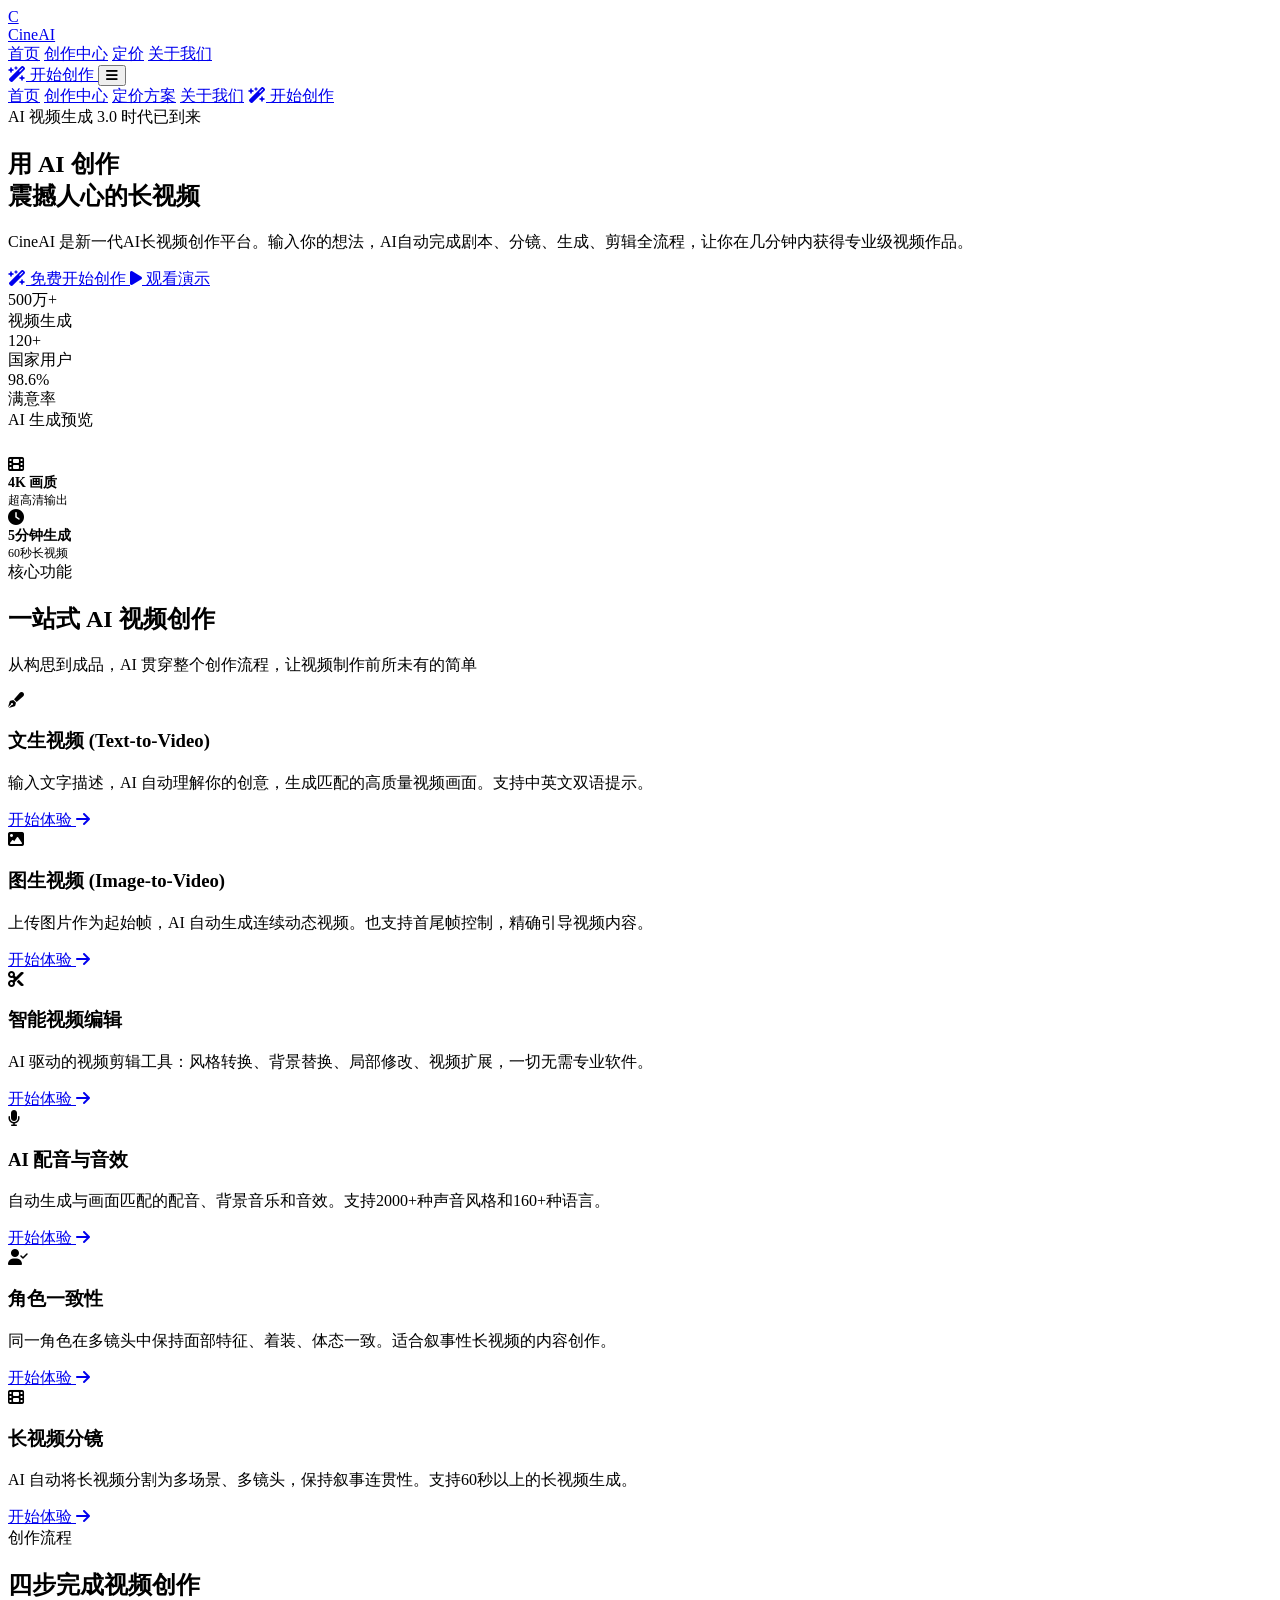
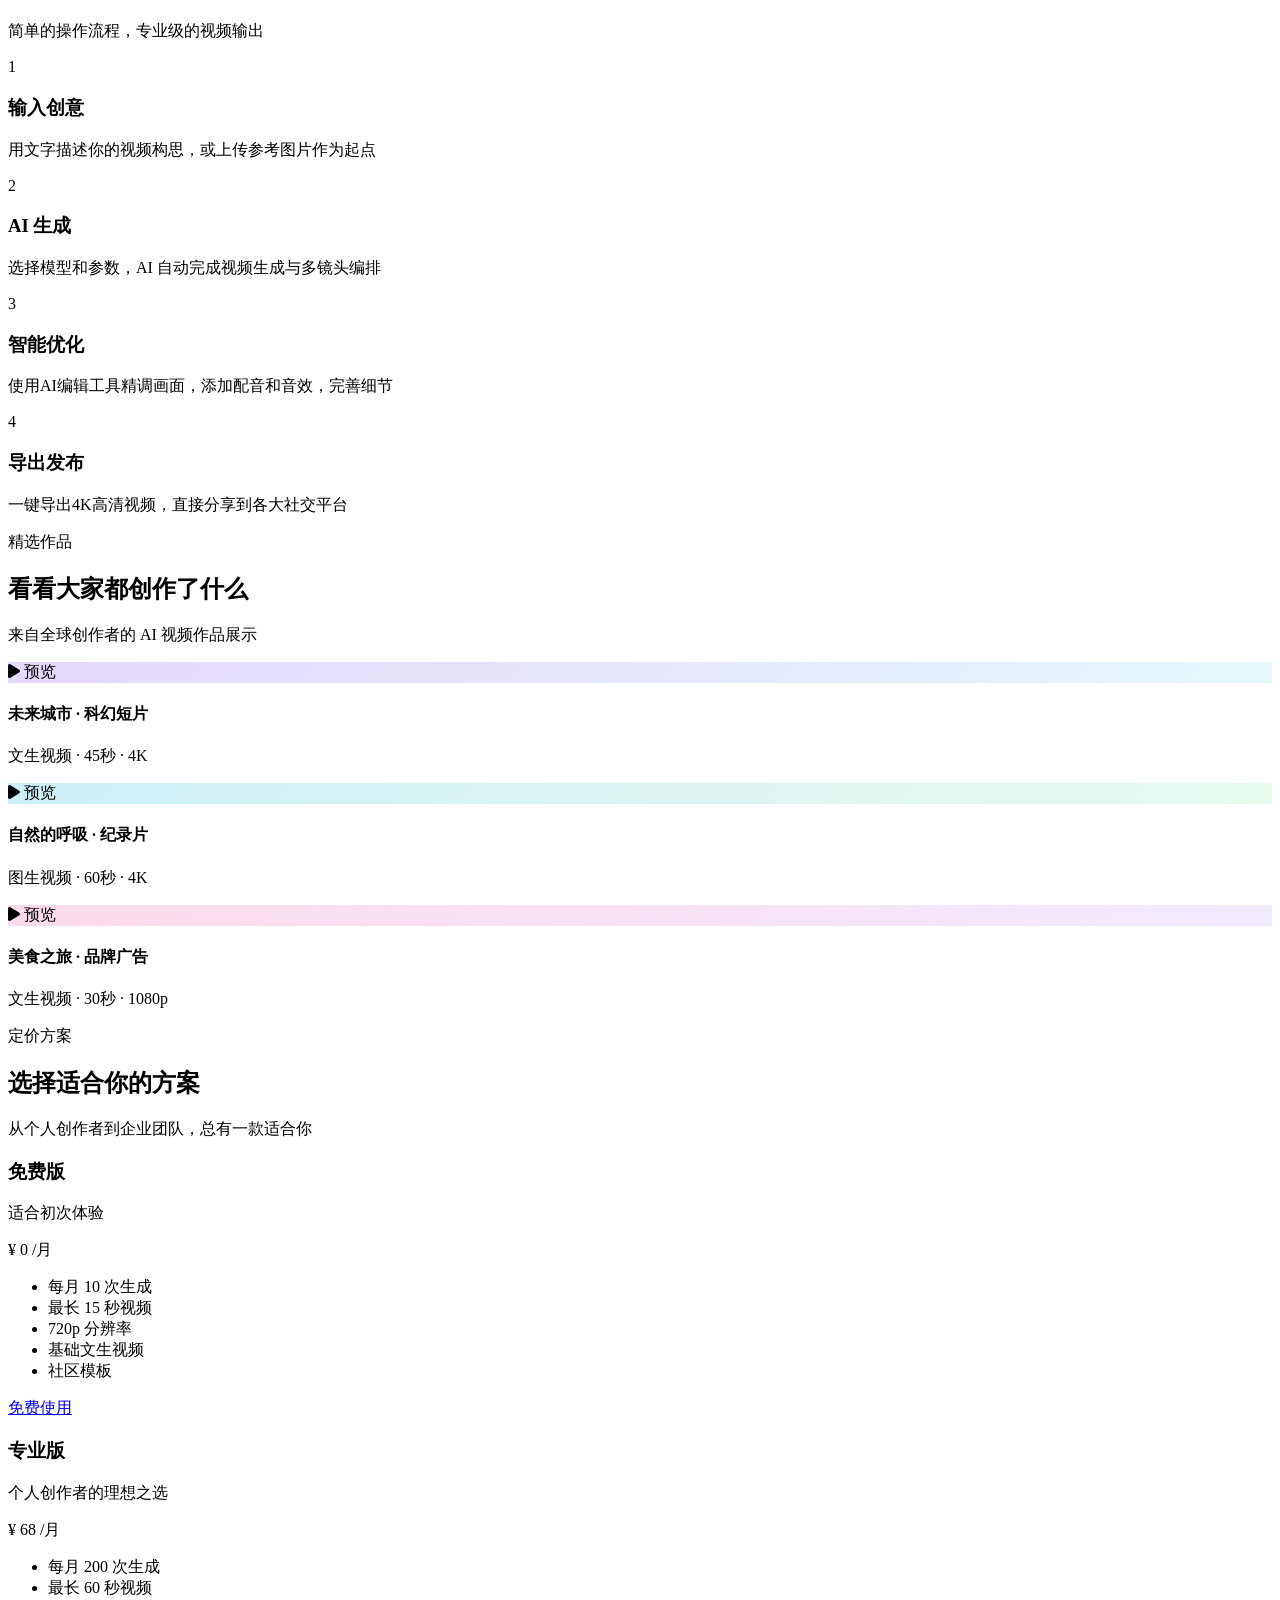
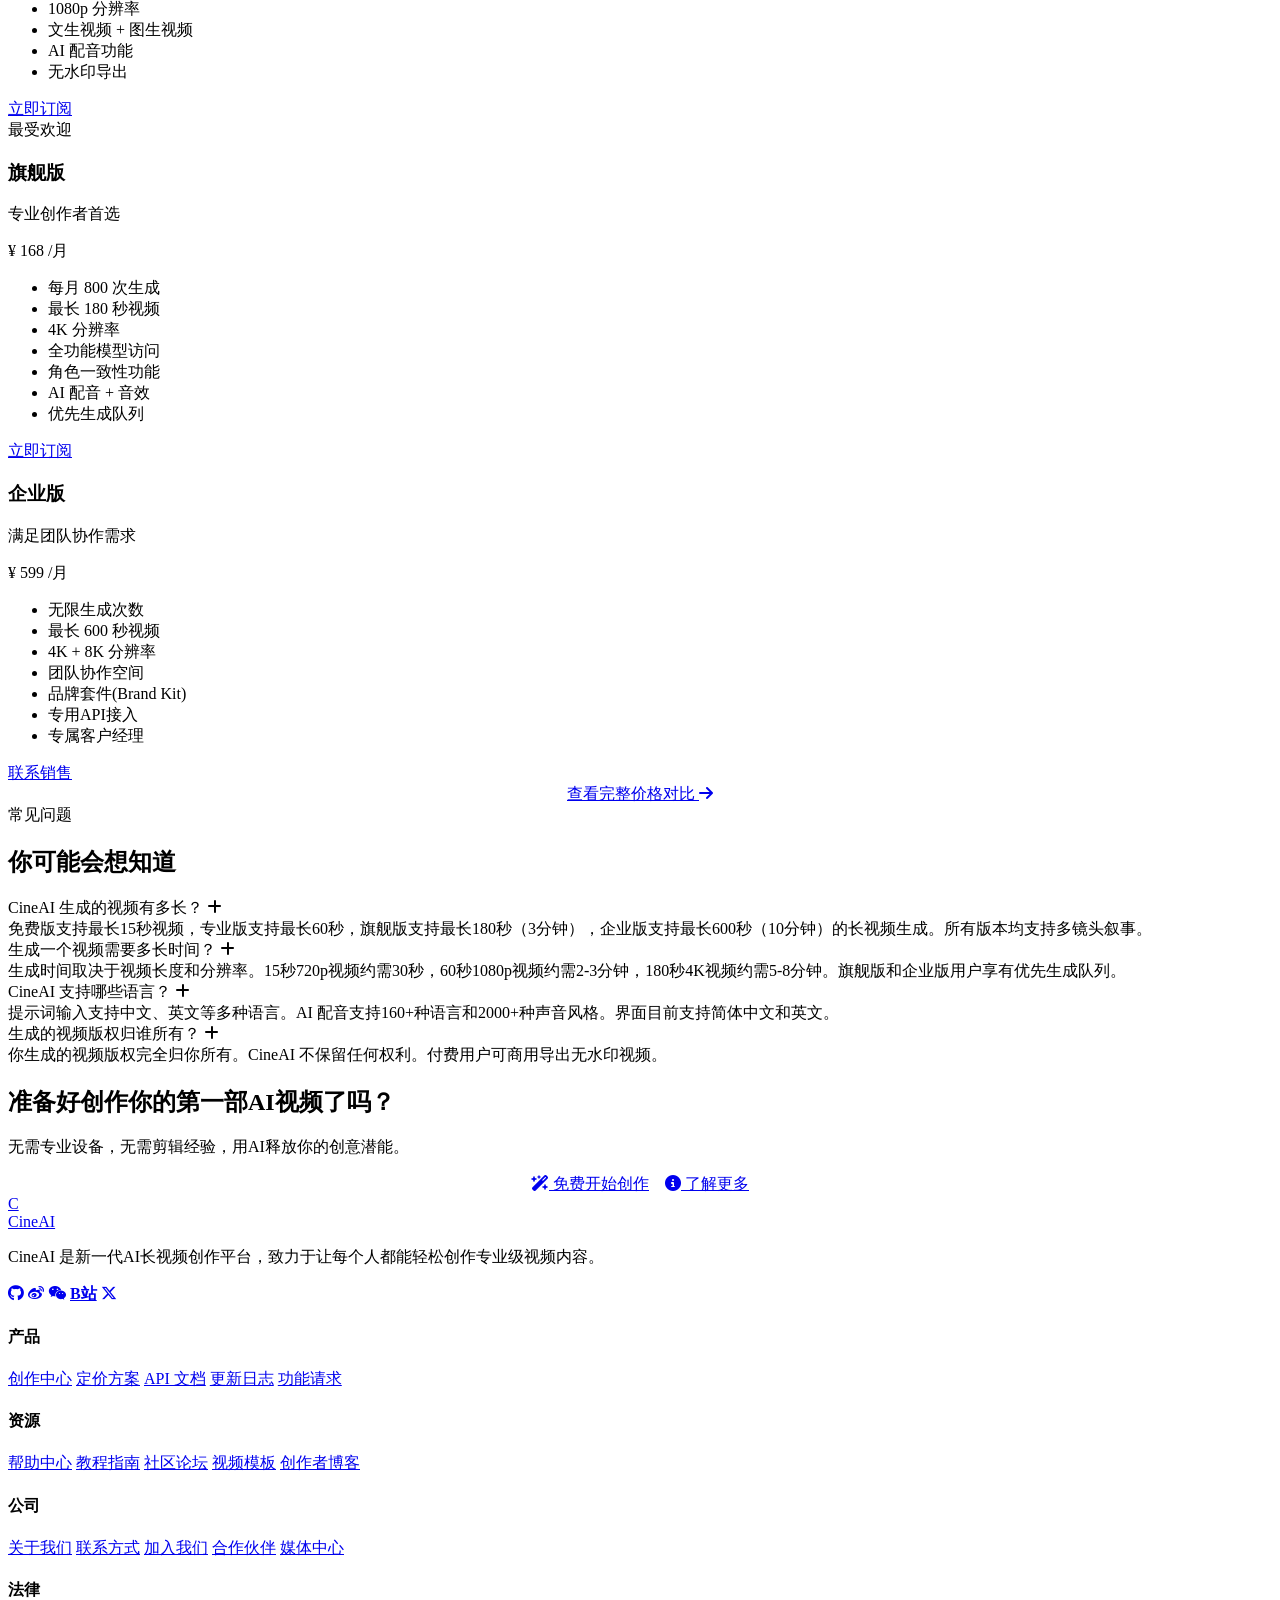
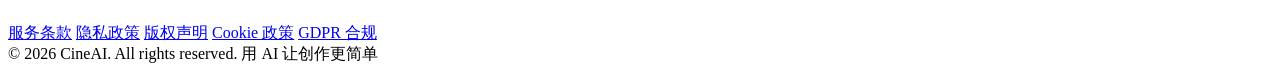
==== index.html @ d7768939 "Initial commit" ====
<!DOCTYPE html>
<html lang="zh-CN">
<head>
  <meta charset="UTF-8">
  <meta name="viewport" content="width=device-width, initial-scale=1.0">
  <title>CineAI - AI长视频创作平台 | 智能生成高质量视频</title>
  <meta name="description" content="CineAI 是新一代AI长视频创作平台，支持文本到视频、图像到视频、智能编辑等功能，让每个人都能轻松创作专业级长视频内容。">
  <meta name="keywords" content="AI视频生成, 长视频, AI创作, 文生视频, 图生视频, AI视频编辑">
  
  <!-- Open Graph -->
  <meta property="og:title" content="CineAI - AI长视频创作平台">
  <meta property="og:description" content="用AI智能生成高质量长视频内容，一分钟创作专业级影片">
  <meta property="og:type" content="website">
  <meta property="og:image" content="https://cineai.ai/og-image.png">
  <meta property="og:url" content="https://cineai.ai">
  
  <!-- Fonts & Icons -->
  <link rel="preconnect" href="https://fonts.googleapis.com">
  <link rel="preconnect" href="https://fonts.gstatic.com" crossorigin>
  <link href="https://fonts.googleapis.com/css2?family=Inter:wght@400;500;600;700;800;900&display=swap" rel="stylesheet">
  <link rel="stylesheet" href="https://cdnjs.cloudflare.com/ajax/libs/font-awesome/6.5.1/css/all.min.css">
  
  <!-- Styles -->
  <link rel="stylesheet" href="css/style.css">
  <link rel="icon" type="image/svg+xml" href="data:image/svg+xml,%3Csvg xmlns='http://www.w3.org/2000/svg' viewBox='0 0 32 32'%3E%3Crect width='32' height='32' rx='6' fill='%237C3AED'/%3E%3Ctext x='16' y='23' text-anchor='middle' fill='white' font-size='22' font-weight='bold' font-family='sans-serif'%3EC%3C/text%3E%3C/svg%3E">
</head>
<body>
  <!-- Navigation -->
  <nav class="nav">
    <div class="nav-inner">
      <a href="index.html" class="nav-logo">
        <div class="nav-logo-icon">C</div>
        CineAI
      </a>
      
      <div class="nav-links">
        <a href="index.html" class="active">首页</a>
        <a href="create.html">创作中心</a>
        <a href="pricing.html">定价</a>
        <a href="about.html">关于我们</a>
      </div>
      
      <div class="nav-actions">
        <a href="create.html" class="btn btn-primary btn-sm">
          <i class="fas fa-wand-magic-sparkles"></i> 开始创作
        </a>
        <button class="mobile-menu-btn" aria-label="打开菜单">
          <i class="fas fa-bars"></i>
        </button>
      </div>
    </div>
  </nav>

  <!-- Mobile Menu -->
  <div class="mobile-menu">
    <a href="index.html" class="active">首页</a>
    <a href="create.html">创作中心</a>
    <a href="pricing.html">定价方案</a>
    <a href="about.html">关于我们</a>
    <a href="create.html" class="btn btn-primary" style="margin-top:16px;text-align:center;border-bottom:none;">
      <i class="fas fa-wand-magic-sparkles"></i> 开始创作
    </a>
  </div>

  <!-- Hero Section -->
  <section class="hero">
    <div class="hero-bg-effects">
      <div class="hero-glow hero-glow-1"></div>
      <div class="hero-glow hero-glow-2"></div>
      <div class="hero-glow hero-glow-3"></div>
      <div class="hero-grid-bg"></div>
    </div>
    
    <div class="container">
      <div class="hero-content">
        <div class="hero-text">
          <div class="badge">
            <span class="badge-dot"></span>
            AI 视频生成 3.0 时代已到来
          </div>
          
          <h1 class="hero-title">
            用 <span class="highlight">AI</span> 创作<br>震撼人心的长视频
          </h1>
          
          <p class="hero-desc">
            CineAI 是新一代AI长视频创作平台。输入你的想法，AI自动完成剧本、分镜、生成、剪辑全流程，让你在几分钟内获得专业级视频作品。
          </p>
          
          <div class="hero-actions">
            <a href="create.html" class="btn btn-primary btn-lg">
              <i class="fas fa-wand-magic-sparkles"></i> 免费开始创作
            </a>
            <a href="#features" class="btn btn-secondary btn-lg">
              <i class="fas fa-play"></i> 观看演示
            </a>
          </div>
          
          <div class="hero-stats">
            <div>
              <div class="hero-stat-value">500万+</div>
              <div class="hero-stat-label">视频生成</div>
            </div>
            <div>
              <div class="hero-stat-value">120+</div>
              <div class="hero-stat-label">国家用户</div>
            </div>
            <div>
              <div class="hero-stat-value">98.6%</div>
              <div class="hero-stat-label">满意率</div>
            </div>
          </div>
        </div>
        
        <div class="hero-visual">
          <div class="hero-video-mock">
            <div class="mock-video-bar">
              <span class="mock-video-dot"></span>
              <span class="mock-video-dot"></span>
              <span class="mock-video-dot"></span>
            </div>
            <div class="mock-video-content">
              <div class="mock-frame">
                <div class="mock-frame-inner">
                  <span class="mock-frame-label">AI 生成预览</span>
                </div>
              </div>
              <div class="play-btn">
                <i class="fas fa-play" style="font-size:24px;color:white;margin-left:3px;"></i>
              </div>
            </div>
          </div>
          
          <div class="hero-floating-badge floating-badge-1 fade-in fade-in-delay-3">
            <div class="floating-badge-icon">
              <i class="fas fa-film"></i>
            </div>
            <div>
              <div style="font-weight:600;font-size:14px;">4K 画质</div>
              <div style="font-size:12px;color:var(--text-tertiary);">超高清输出</div>
            </div>
          </div>
          
          <div class="hero-floating-badge floating-badge-2 fade-in fade-in-delay-4">
            <div class="floating-badge-icon">
              <i class="fas fa-clock"></i>
            </div>
            <div>
              <div style="font-weight:600;font-size:14px;">5分钟生成</div>
              <div style="font-size:12px;color:var(--text-tertiary);">60秒长视频</div>
            </div>
          </div>
        </div>
      </div>
    </div>
  </section>

  <!-- Features Section -->
  <section class="section" id="features">
    <div class="container">
      <div class="section-header animate-on-scroll">
        <span class="section-tag">核心功能</span>
        <h2 class="section-title">一站式 AI 视频创作</h2>
        <p class="section-subtitle">从构思到成品，AI 贯穿整个创作流程，让视频制作前所未有的简单</p>
      </div>
      
      <div class="features-grid">
        <div class="feature-card animate-on-scroll fade-in-delay-1">
          <div class="feature-icon purple">
            <i class="fas fa-pen-fancy"></i>
          </div>
          <h3 class="feature-title">文生视频 (Text-to-Video)</h3>
          <p class="feature-desc">输入文字描述，AI 自动理解你的创意，生成匹配的高质量视频画面。支持中英文双语提示。</p>
          <a href="create.html" class="feature-link">
            开始体验 <i class="fas fa-arrow-right"></i>
          </a>
        </div>
        
        <div class="feature-card animate-on-scroll fade-in-delay-2">
          <div class="feature-icon cyan">
            <i class="fas fa-image"></i>
          </div>
          <h3 class="feature-title">图生视频 (Image-to-Video)</h3>
          <p class="feature-desc">上传图片作为起始帧，AI 自动生成连续动态视频。也支持首尾帧控制，精确引导视频内容。</p>
          <a href="create.html" class="feature-link">
            开始体验 <i class="fas fa-arrow-right"></i>
          </a>
        </div>
        
        <div class="feature-card animate-on-scroll fade-in-delay-3">
          <div class="feature-icon green">
            <i class="fas fa-scissors"></i>
          </div>
          <h3 class="feature-title">智能视频编辑</h3>
          <p class="feature-desc">AI 驱动的视频剪辑工具：风格转换、背景替换、局部修改、视频扩展，一切无需专业软件。</p>
          <a href="create.html" class="feature-link">
            开始体验 <i class="fas fa-arrow-right"></i>
          </a>
        </div>
        
        <div class="feature-card animate-on-scroll fade-in-delay-1">
          <div class="feature-icon orange">
            <i class="fas fa-microphone"></i>
          </div>
          <h3 class="feature-title">AI 配音与音效</h3>
          <p class="feature-desc">自动生成与画面匹配的配音、背景音乐和音效。支持2000+种声音风格和160+种语言。</p>
          <a href="create.html" class="feature-link">
            开始体验 <i class="fas fa-arrow-right"></i>
          </a>
        </div>
        
        <div class="feature-card animate-on-scroll fade-in-delay-2">
          <div class="feature-icon pink">
            <i class="fas fa-user-check"></i>
          </div>
          <h3 class="feature-title">角色一致性</h3>
          <p class="feature-desc">同一角色在多镜头中保持面部特征、着装、体态一致。适合叙事性长视频的内容创作。</p>
          <a href="create.html" class="feature-link">
            开始体验 <i class="fas fa-arrow-right"></i>
          </a>
        </div>
        
        <div class="feature-card animate-on-scroll fade-in-delay-3">
          <div class="feature-icon blue">
            <i class="fas fa-film"></i>
          </div>
          <h3 class="feature-title">长视频分镜</h3>
          <p class="feature-desc">AI 自动将长视频分割为多场景、多镜头，保持叙事连贯性。支持60秒以上的长视频生成。</p>
          <a href="create.html" class="feature-link">
            开始体验 <i class="fas fa-arrow-right"></i>
          </a>
        </div>
      </div>
    </div>
  </section>

  <!-- Process / Workflow Section -->
  <section class="section" style="background:var(--bg-secondary);">
    <div class="container">
      <div class="section-header animate-on-scroll">
        <span class="section-tag">创作流程</span>
        <h2 class="section-title">四步完成视频创作</h2>
        <p class="section-subtitle">简单的操作流程，专业级的视频输出</p>
      </div>
      
      <div class="process-steps">
        <div class="process-step animate-on-scroll">
          <div class="process-step-number">1</div>
          <h3 class="process-step-title">输入创意</h3>
          <p class="process-step-desc">用文字描述你的视频构思，或上传参考图片作为起点</p>
        </div>
        
        <div class="process-step animate-on-scroll fade-in-delay-1">
          <div class="process-step-number">2</div>
          <h3 class="process-step-title">AI 生成</h3>
          <p class="process-step-desc">选择模型和参数，AI 自动完成视频生成与多镜头编排</p>
        </div>
        
        <div class="process-step animate-on-scroll fade-in-delay-2">
          <div class="process-step-number">3</div>
          <h3 class="process-step-title">智能优化</h3>
          <p class="process-step-desc">使用AI编辑工具精调画面，添加配音和音效，完善细节</p>
        </div>
        
        <div class="process-step animate-on-scroll fade-in-delay-3">
          <div class="process-step-number">4</div>
          <h3 class="process-step-title">导出发布</h3>
          <p class="process-step-desc">一键导出4K高清视频，直接分享到各大社交平台</p>
        </div>
      </div>
    </div>
  </section>

  <!-- Showcase Section -->
  <section class="section">
    <div class="container">
      <div class="section-header animate-on-scroll">
        <span class="section-tag">精选作品</span>
        <h2 class="section-title">看看大家都创作了什么</h2>
        <p class="section-subtitle">来自全球创作者的 AI 视频作品展示</p>
      </div>
      
      <div class="showcase-grid">
        <div class="showcase-item animate-on-scroll fade-in-delay-1">
          <div class="showcase-thumb" style="background:linear-gradient(135deg,rgba(124,58,237,0.2),rgba(6,182,212,0.1));">
            <div class="showcase-thumb-bg" style="background:radial-gradient(circle at 30% 40%,rgba(124,58,237,0.15),transparent 60%);"></div>
            <span class="showcase-thumb-label">
              <i class="fas fa-play"></i> 预览
            </span>
          </div>
          <div class="showcase-info">
            <h4>未来城市 · 科幻短片</h4>
            <p>文生视频 · 45秒 · 4K</p>
          </div>
        </div>
        
        <div class="showcase-item animate-on-scroll fade-in-delay-2">
          <div class="showcase-thumb" style="background:linear-gradient(135deg,rgba(6,182,212,0.2),rgba(34,197,94,0.1));">
            <div class="showcase-thumb-bg" style="background:radial-gradient(circle at 60% 30%,rgba(6,182,212,0.15),transparent 60%);"></div>
            <span class="showcase-thumb-label">
              <i class="fas fa-play"></i> 预览
            </span>
          </div>
          <div class="showcase-info">
            <h4>自然的呼吸 · 纪录片</h4>
            <p>图生视频 · 60秒 · 4K</p>
          </div>
        </div>
        
        <div class="showcase-item animate-on-scroll fade-in-delay-3">
          <div class="showcase-thumb" style="background:linear-gradient(135deg,rgba(236,72,153,0.2),rgba(124,58,237,0.1));">
            <div class="showcase-thumb-bg" style="background:radial-gradient(circle at 50% 50%,rgba(236,72,153,0.15),transparent 60%);"></div>
            <span class="showcase-thumb-label">
              <i class="fas fa-play"></i> 预览
            </span>
          </div>
          <div class="showcase-info">
            <h4>美食之旅 · 品牌广告</h4>
            <p>文生视频 · 30秒 · 1080p</p>
          </div>
        </div>
      </div>
    </div>
  </section>

  <!-- Pricing Preview Section -->
  <section class="section" style="background:var(--bg-secondary);">
    <div class="container">
      <div class="section-header animate-on-scroll">
        <span class="section-tag">定价方案</span>
        <h2 class="section-title">选择适合你的方案</h2>
        <p class="section-subtitle">从个人创作者到企业团队，总有一款适合你</p>
      </div>
      
      <div class="pricing-grid">
        <div class="pricing-card animate-on-scroll">
          <h3 class="pricing-name">免费版</h3>
          <p class="pricing-desc">适合初次体验</p>
          <div class="pricing-price">
            <span class="pricing-currency">¥</span>
            <span class="pricing-amount">0</span>
            <span class="pricing-period">/月</span>
          </div>
          <ul class="pricing-features">
            <li>每月 10 次生成</li>
            <li>最长 15 秒视频</li>
            <li>720p 分辨率</li>
            <li>基础文生视频</li>
            <li>社区模板</li>
          </ul>
          <a href="create.html" class="btn btn-ghost">免费使用</a>
        </div>
        
        <div class="pricing-card animate-on-scroll fade-in-delay-1">
          <h3 class="pricing-name">专业版</h3>
          <p class="pricing-desc">个人创作者的理想之选</p>
          <div class="pricing-price">
            <span class="pricing-currency">¥</span>
            <span class="pricing-amount">68</span>
            <span class="pricing-period">/月</span>
          </div>
          <ul class="pricing-features">
            <li>每月 200 次生成</li>
            <li>最长 60 秒视频</li>
            <li>1080p 分辨率</li>
            <li>文生视频 + 图生视频</li>
            <li>AI 配音功能</li>
            <li>无水印导出</li>
          </ul>
          <a href="create.html" class="btn btn-secondary">立即订阅</a>
        </div>
        
        <div class="pricing-card featured animate-on-scroll fade-in-delay-2">
          <span class="pricing-badge">最受欢迎</span>
          <h3 class="pricing-name">旗舰版</h3>
          <p class="pricing-desc">专业创作者首选</p>
          <div class="pricing-price">
            <span class="pricing-currency">¥</span>
            <span class="pricing-amount">168</span>
            <span class="pricing-period">/月</span>
          </div>
          <ul class="pricing-features">
            <li>每月 800 次生成</li>
            <li>最长 180 秒视频</li>
            <li>4K 分辨率</li>
            <li>全功能模型访问</li>
            <li>角色一致性功能</li>
            <li>AI 配音 + 音效</li>
            <li>优先生成队列</li>
          </ul>
          <a href="create.html" class="btn btn-primary">立即订阅</a>
        </div>
        
        <div class="pricing-card animate-on-scroll fade-in-delay-3">
          <h3 class="pricing-name">企业版</h3>
          <p class="pricing-desc">满足团队协作需求</p>
          <div class="pricing-price">
            <span class="pricing-currency">¥</span>
            <span class="pricing-amount">599</span>
            <span class="pricing-period">/月</span>
          </div>
          <ul class="pricing-features">
            <li>无限生成次数</li>
            <li>最长 600 秒视频</li>
            <li>4K + 8K 分辨率</li>
            <li>团队协作空间</li>
            <li>品牌套件(Brand Kit)</li>
            <li>专用API接入</li>
            <li>专属客户经理</li>
          </ul>
          <a href="about.html" class="btn btn-secondary">联系销售</a>
        </div>
      </div>
      
      <div style="text-align:center;margin-top:var(--space-xl);">
        <a href="pricing.html" class="btn btn-ghost" style="text-decoration:underline;">
          查看完整价格对比 <i class="fas fa-arrow-right"></i>
        </a>
      </div>
    </div>
  </section>

  <!-- FAQ Section -->
  <section class="section">
    <div class="container">
      <div class="section-header animate-on-scroll">
        <span class="section-tag">常见问题</span>
        <h2 class="section-title">你可能会想知道</h2>
      </div>
      
      <div class="faq-list">
        <div class="faq-item animate-on-scroll">
          <div class="faq-question">
            CineAI 生成的视频有多长？
            <span class="faq-toggle"><i class="fas fa-plus"></i></span>
          </div>
          <div class="faq-answer">
            免费版支持最长15秒视频，专业版支持最长60秒，旗舰版支持最长180秒（3分钟），企业版支持最长600秒（10分钟）的长视频生成。所有版本均支持多镜头叙事。
          </div>
        </div>
        
        <div class="faq-item animate-on-scroll fade-in-delay-1">
          <div class="faq-question">
            生成一个视频需要多长时间？
            <span class="faq-toggle"><i class="fas fa-plus"></i></span>
          </div>
          <div class="faq-answer">
            生成时间取决于视频长度和分辨率。15秒720p视频约需30秒，60秒1080p视频约需2-3分钟，180秒4K视频约需5-8分钟。旗舰版和企业版用户享有优先生成队列。
          </div>
        </div>
        
        <div class="faq-item animate-on-scroll fade-in-delay-2">
          <div class="faq-question">
            CineAI 支持哪些语言？
            <span class="faq-toggle"><i class="fas fa-plus"></i></span>
          </div>
          <div class="faq-answer">
            提示词输入支持中文、英文等多种语言。AI 配音支持160+种语言和2000+种声音风格。界面目前支持简体中文和英文。
          </div>
        </div>
        
        <div class="faq-item animate-on-scroll fade-in-delay-3">
          <div class="faq-question">
            生成的视频版权归谁所有？
            <span class="faq-toggle"><i class="fas fa-plus"></i></span>
          </div>
          <div class="faq-answer">
            你生成的视频版权完全归你所有。CineAI 不保留任何权利。付费用户可商用导出无水印视频。
          </div>
        </div>
      </div>
    </div>
  </section>

  <!-- CTA Section -->
  <section class="section">
    <div class="container">
      <div class="cta-box animate-on-scroll">
        <h2 class="cta-title">准备好创作你的第一部AI视频了吗？</h2>
        <p class="cta-desc">无需专业设备，无需剪辑经验，用AI释放你的创意潜能。</p>
        <div style="display:flex;gap:16px;justify-content:center;flex-wrap:wrap;">
          <a href="create.html" class="btn btn-primary btn-lg">
            <i class="fas fa-wand-magic-sparkles"></i> 免费开始创作
          </a>
          <a href="about.html" class="btn btn-secondary btn-lg">
            <i class="fas fa-info-circle"></i> 了解更多
          </a>
        </div>
      </div>
    </div>
  </section>

  <!-- Footer -->
  <footer class="footer">
    <div class="container">
      <div class="footer-grid">
        <div class="footer-col">
          <a href="index.html" class="nav-logo" style="font-size:var(--font-size-xl);">
            <div class="nav-logo-icon">C</div>
            CineAI
          </a>
          <p class="footer-brand-desc">
            CineAI 是新一代AI长视频创作平台，致力于让每个人都能轻松创作专业级视频内容。
          </p>
          <div class="footer-social">
            <a href="#" aria-label="GitHub"><i class="fab fa-github"></i></a>
            <a href="#" aria-label="微博"><i class="fab fa-weibo"></i></a>
            <a href="#" aria-label="微信"><i class="fab fa-weixin"></i></a>
            <a href="#" aria-label="B站"><span style="font-size:16px;font-weight:700;">B站</span></a>
            <a href="#" aria-label="Twitter/X"><i class="fab fa-x-twitter"></i></a>
          </div>
        </div>
        
        <div class="footer-col">
          <h4 class="footer-col-title">产品</h4>
          <a href="create.html">创作中心</a>
          <a href="pricing.html">定价方案</a>
          <a href="#">API 文档</a>
          <a href="#">更新日志</a>
          <a href="#">功能请求</a>
        </div>
        
        <div class="footer-col">
          <h4 class="footer-col-title">资源</h4>
          <a href="#">帮助中心</a>
          <a href="#">教程指南</a>
          <a href="#">社区论坛</a>
          <a href="#">视频模板</a>
          <a href="#">创作者博客</a>
        </div>
        
        <div class="footer-col">
          <h4 class="footer-col-title">公司</h4>
          <a href="about.html">关于我们</a>
          <a href="about.html">联系方式</a>
          <a href="#">加入我们</a>
          <a href="#">合作伙伴</a>
          <a href="#">媒体中心</a>
        </div>
        
        <div class="footer-col">
          <h4 class="footer-col-title">法律</h4>
          <a href="#">服务条款</a>
          <a href="#">隐私政策</a>
          <a href="#">版权声明</a>
          <a href="#">Cookie 政策</a>
          <a href="#">GDPR 合规</a>
        </div>
      </div>
      
      <div class="footer-bottom">
        <span>&copy; 2026 CineAI. All rights reserved.</span>
        <span>用 AI 让创作更简单</span>
      </div>
    </div>
  </footer>

  <script src="js/main.js"></script>
</body>
</html>
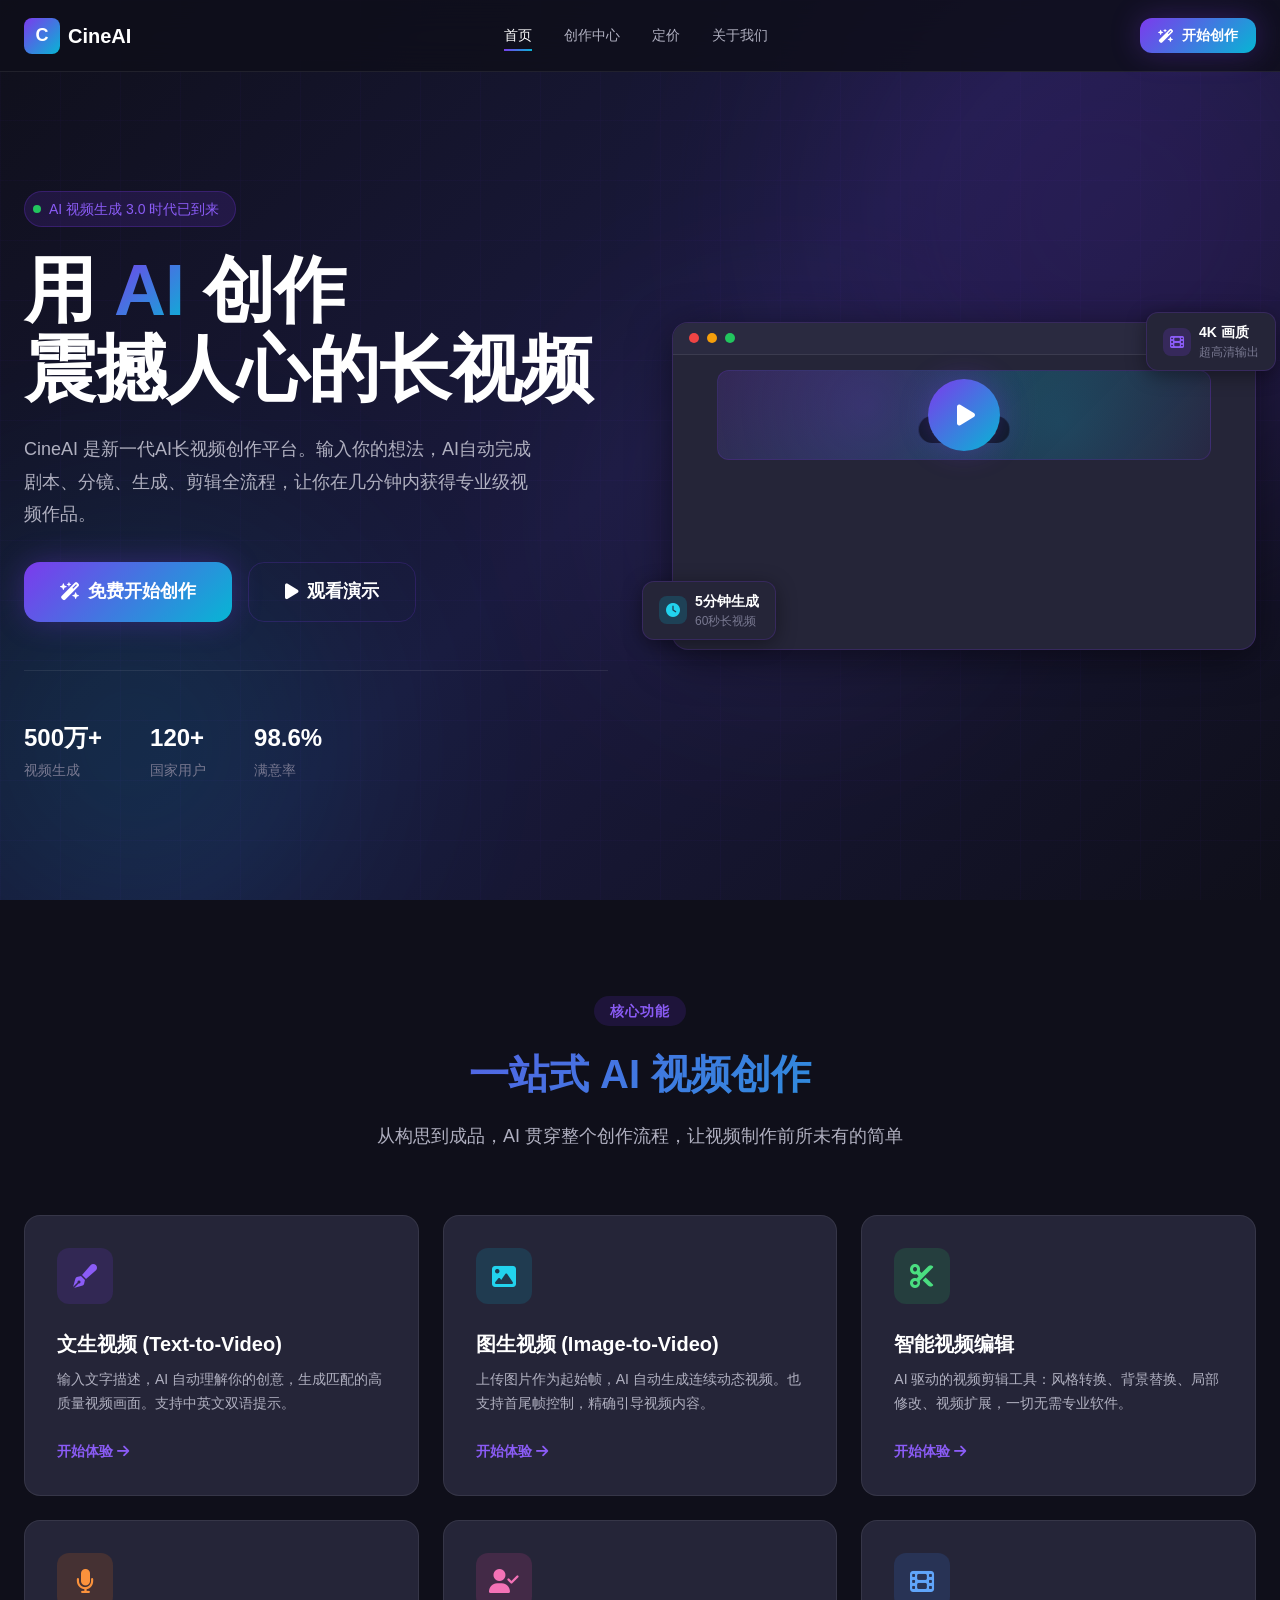
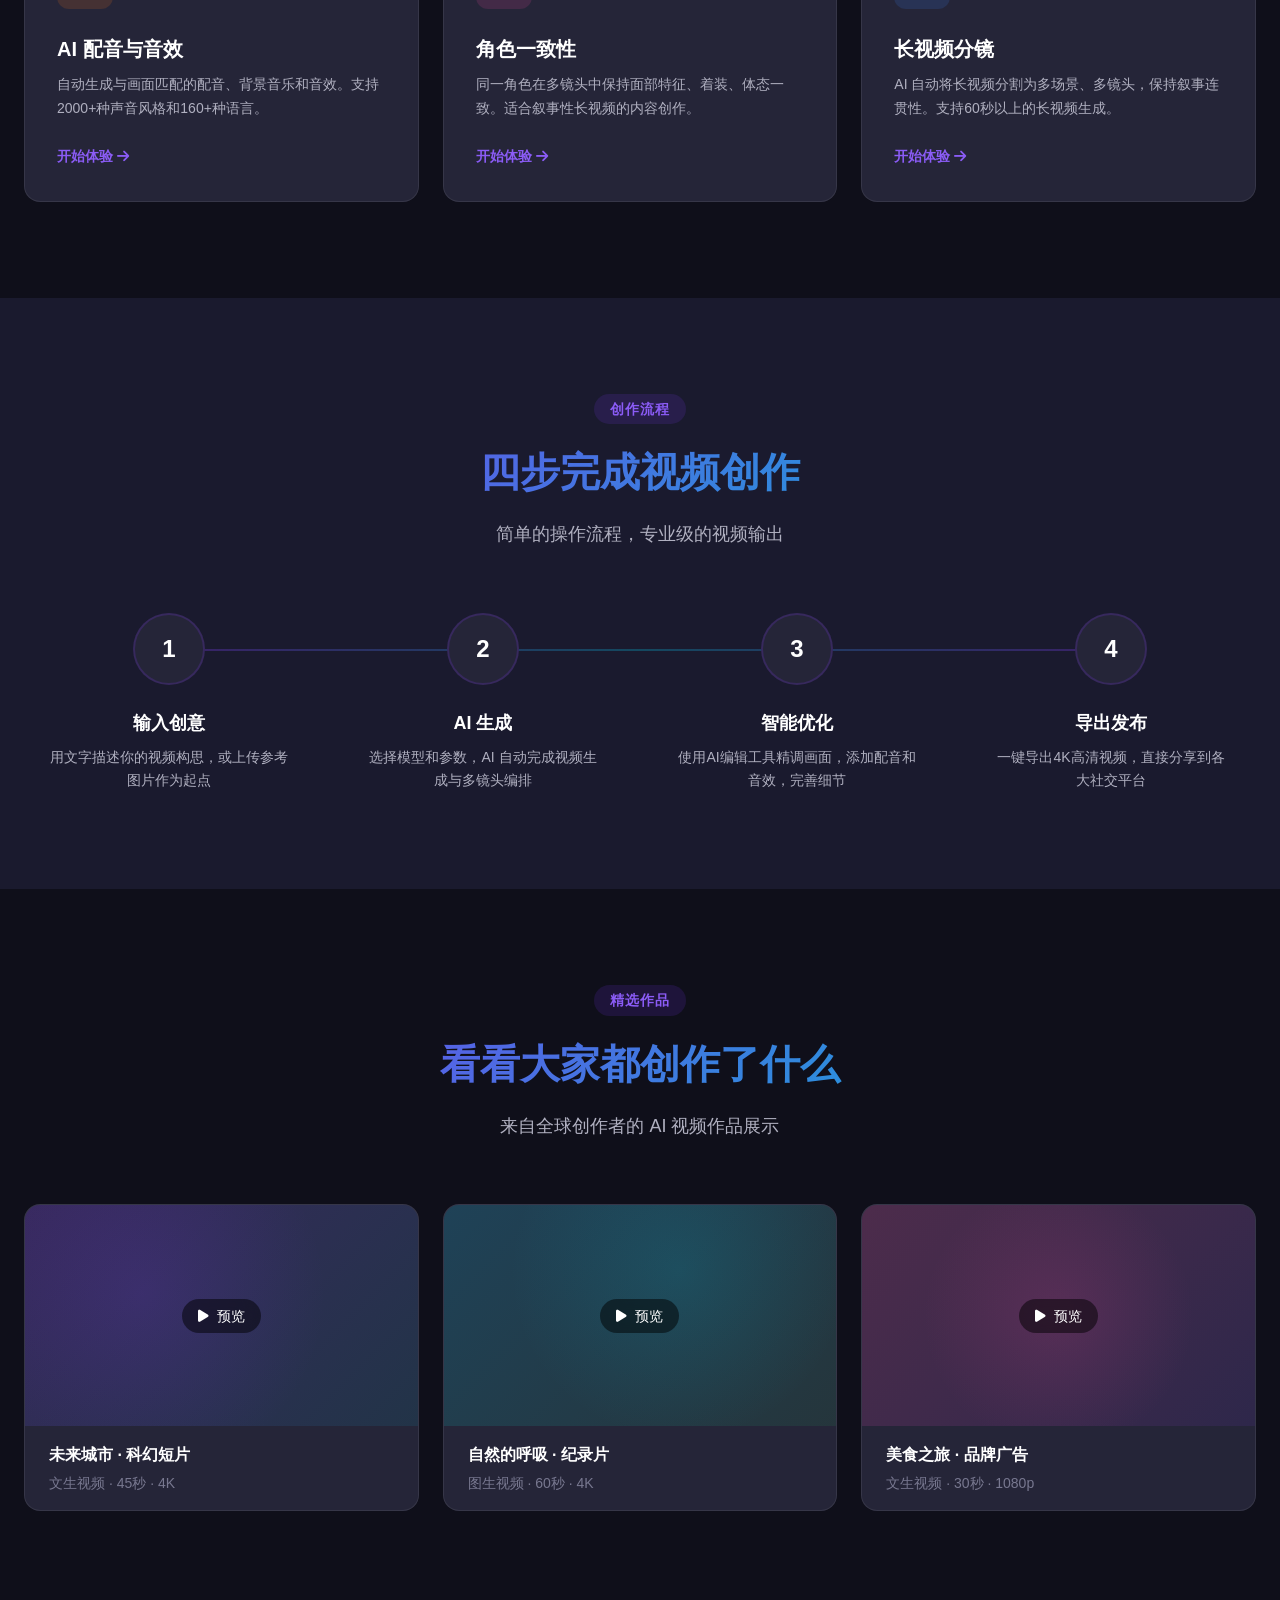
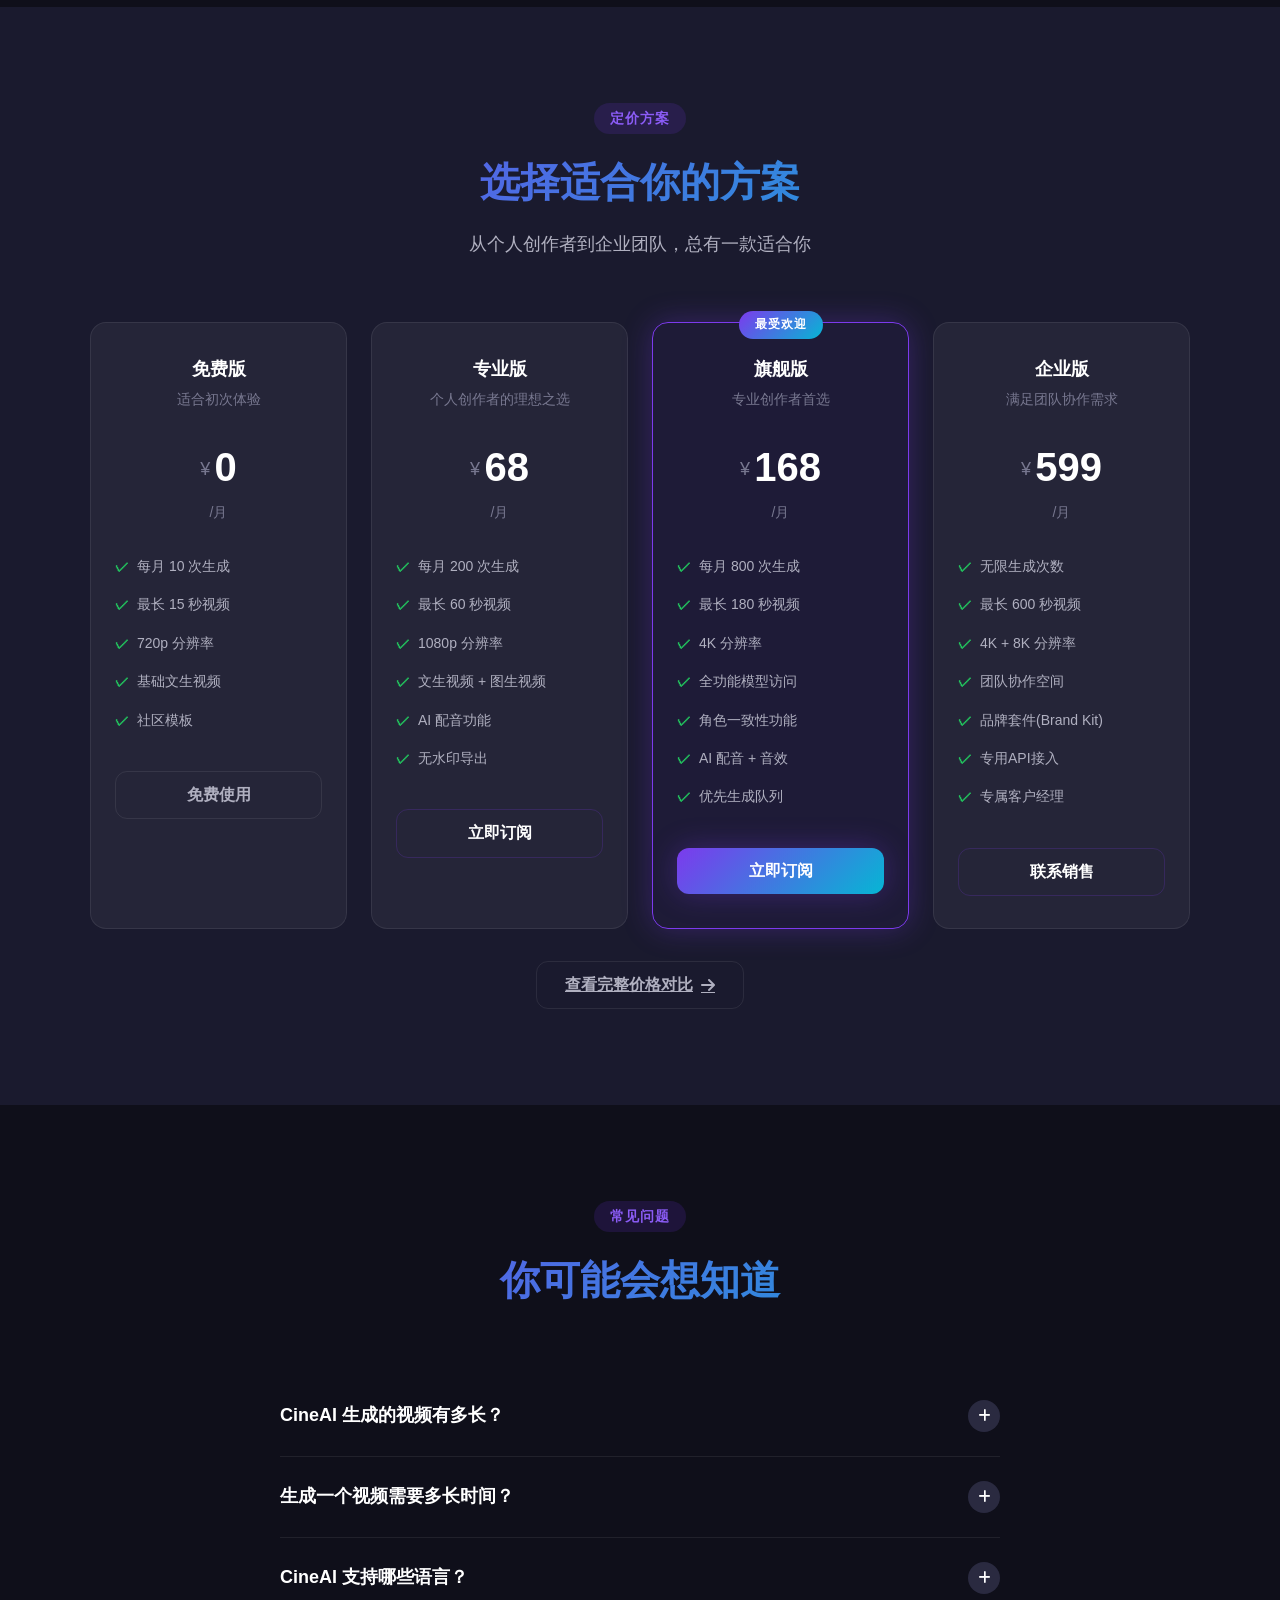
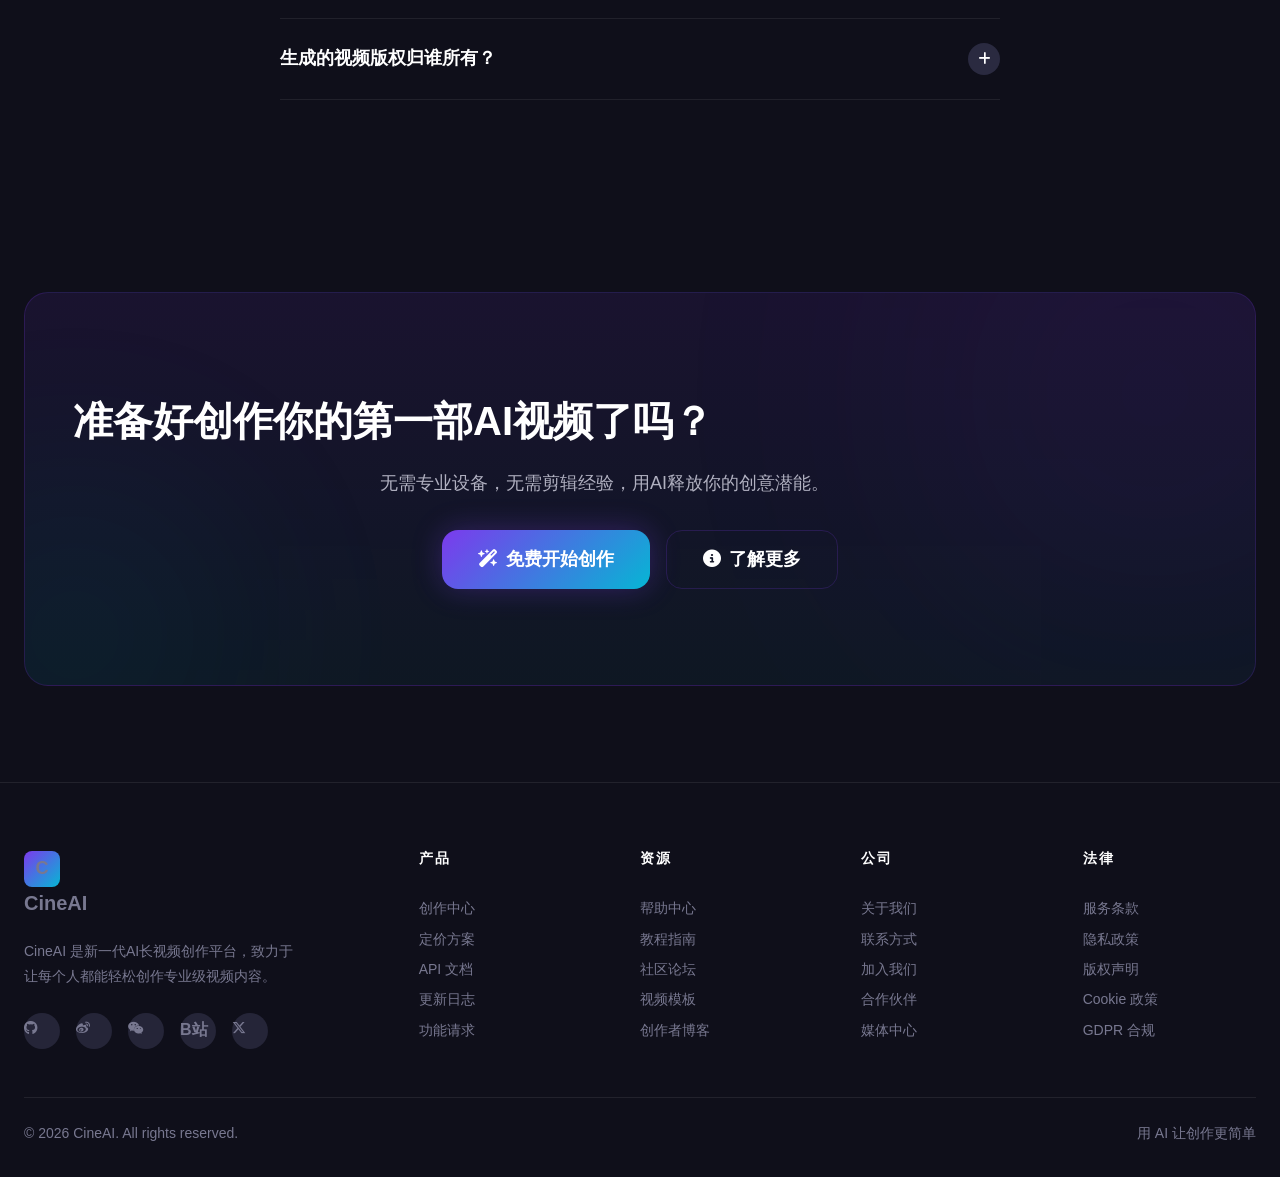
==== commit efc53e7d: "Security fix: sanitize XSS, add CSP" ====
--- a/index.html
+++ b/index.html
@@ -22,6 +22,7 @@
   
   <!-- Styles -->
   <link rel="stylesheet" href="css/style.css">
+  <meta http-equiv="Content-Security-Policy" content="default-src 'self'; script-src 'self' 'unsafe-inline' https://cdnjs.cloudflare.com; style-src 'self' 'unsafe-inline' https://fonts.googleapis.com https://cdnjs.cloudflare.com; font-src 'self' https://fonts.gstatic.com https://cdnjs.cloudflare.com; img-src 'self' data: https:; connect-src 'self' https://api.github.com https://api.vercel.com;">
   <link rel="icon" type="image/svg+xml" href="data:image/svg+xml,%3Csvg xmlns='http://www.w3.org/2000/svg' viewBox='0 0 32 32'%3E%3Crect width='32' height='32' rx='6' fill='%237C3AED'/%3E%3Ctext x='16' y='23' text-anchor='middle' fill='white' font-size='22' font-weight='bold' font-family='sans-serif'%3EC%3C/text%3E%3C/svg%3E">
 </head>
 <body>
--- a/css/style.css
+++ b/css/style.css
@@ -0,0 +1,1665 @@
+/* ============================================
+   CineAI - AI长视频创作平台
+   全局样式表
+   ============================================ */
+
+/* --- CSS Variables / Design Tokens --- */
+:root {
+  /* Primary Colors */
+  --color-primary: #7C3AED;
+  --color-primary-light: #8B5CF6;
+  --color-primary-dark: #6D28D9;
+  --color-primary-glow: rgba(124, 58, 237, 0.4);
+
+  /* Accent Colors */
+  --color-accent: #06B6D4;
+  --color-accent-light: #22D3EE;
+  --color-accent-dark: #0891B2;
+
+  /* Gradients */
+  --gradient-primary: linear-gradient(135deg, #7C3AED 0%, #06B6D4 100%);
+  --gradient-hero: linear-gradient(135deg, #0F0F1A 0%, #1A1A3E 50%, #0F0F1A 100%);
+  --gradient-card: linear-gradient(180deg, rgba(124,58,237,0.1) 0%, rgba(6,182,212,0.05) 100%);
+  
+  /* Background Colors */
+  --bg-primary: #0F0F1A;
+  --bg-secondary: #1A1A2E;
+  --bg-card: #252538;
+  --bg-card-hover: #2D2D45;
+  --bg-elevated: #2A2A40;
+  --bg-input: #1E1E32;
+
+  /* Text Colors */
+  --text-primary: #FFFFFF;
+  --text-secondary: #B0B0C0;
+  --text-tertiary: #787890;
+  --text-link: #8B5CF6;
+
+  /* Borders */
+  --border-color: rgba(124, 58, 237, 0.2);
+  --border-color-light: rgba(255, 255, 255, 0.08);
+  --border-radius-sm: 8px;
+  --border-radius-md: 12px;
+  --border-radius-lg: 16px;
+  --border-radius-xl: 24px;
+  --border-radius-full: 9999px;
+
+  /* Shadows */
+  --shadow-sm: 0 2px 8px rgba(0, 0, 0, 0.3);
+  --shadow-md: 0 4px 20px rgba(0, 0, 0, 0.4);
+  --shadow-lg: 0 8px 40px rgba(0, 0, 0, 0.5);
+  --shadow-glow: 0 0 30px rgba(124, 58, 237, 0.3);
+  --shadow-glow-accent: 0 0 30px rgba(6, 182, 212, 0.3);
+
+  /* Spacing */
+  --space-xs: 4px;
+  --space-sm: 8px;
+  --space-md: 16px;
+  --space-lg: 24px;
+  --space-xl: 32px;
+  --space-2xl: 48px;
+  --space-3xl: 64px;
+  --space-4xl: 96px;
+
+  /* Typography */
+  --font-family: 'Inter', -apple-system, BlinkMacSystemFont, 'Segoe UI', Roboto, sans-serif;
+  --font-mono: 'JetBrains Mono', 'Fira Code', 'Consolas', monospace;
+  --font-size-xs: 0.75rem;
+  --font-size-sm: 0.875rem;
+  --font-size-base: 1rem;
+  --font-size-lg: 1.125rem;
+  --font-size-xl: 1.25rem;
+  --font-size-2xl: 1.5rem;
+  --font-size-3xl: 2rem;
+  --font-size-4xl: 2.5rem;
+  --font-size-5xl: 3.5rem;
+  --font-size-6xl: 4.5rem;
+
+  /* Transitions */
+  --transition-fast: 150ms ease;
+  --transition-base: 250ms ease;
+  --transition-slow: 400ms ease;
+
+  /* Layout */
+  --max-width: 1280px;
+  --nav-height: 72px;
+}
+
+/* --- Reset & Base --- */
+*, *::before, *::after {
+  margin: 0;
+  padding: 0;
+  box-sizing: border-box;
+}
+
+html {
+  scroll-behavior: smooth;
+  font-size: 16px;
+}
+
+body {
+  font-family: var(--font-family);
+  background-color: var(--bg-primary);
+  color: var(--text-primary);
+  line-height: 1.6;
+  -webkit-font-smoothing: antialiased;
+  -moz-osx-font-smoothing: grayscale;
+  overflow-x: hidden;
+}
+
+a {
+  color: var(--text-link);
+  text-decoration: none;
+  transition: color var(--transition-fast);
+}
+
+a:hover {
+  color: var(--color-primary-light);
+}
+
+img {
+  max-width: 100%;
+  height: auto;
+  display: block;
+}
+
+ul { list-style: none; }
+
+/* --- Utility Classes --- */
+.container {
+  width: 100%;
+  max-width: var(--max-width);
+  margin: 0 auto;
+  padding: 0 var(--space-lg);
+}
+
+.section {
+  padding: var(--space-4xl) 0;
+}
+
+.section-header {
+  text-align: center;
+  margin-bottom: var(--space-3xl);
+}
+
+.section-tag {
+  display: inline-block;
+  font-size: var(--font-size-sm);
+  font-weight: 600;
+  color: var(--color-primary-light);
+  background: rgba(124, 58, 237, 0.15);
+  padding: var(--space-xs) var(--space-md);
+  border-radius: var(--border-radius-full);
+  margin-bottom: var(--space-md);
+  letter-spacing: 1px;
+  text-transform: uppercase;
+}
+
+.section-title {
+  font-size: var(--font-size-4xl);
+  font-weight: 800;
+  margin-bottom: var(--space-md);
+  background: var(--gradient-primary);
+  -webkit-background-clip: text;
+  -webkit-text-fill-color: transparent;
+  background-clip: text;
+}
+
+.section-subtitle {
+  font-size: var(--font-size-lg);
+  color: var(--text-secondary);
+  max-width: 640px;
+  margin: 0 auto;
+}
+
+/* --- Buttons --- */
+.btn {
+  display: inline-flex;
+  align-items: center;
+  justify-content: center;
+  gap: var(--space-sm);
+  padding: 12px 28px;
+  font-size: var(--font-size-base);
+  font-weight: 600;
+  font-family: var(--font-family);
+  border: none;
+  border-radius: var(--border-radius-md);
+  cursor: pointer;
+  transition: all var(--transition-base);
+  text-decoration: none;
+  line-height: 1.4;
+}
+
+.btn-primary {
+  background: var(--gradient-primary);
+  color: var(--text-primary);
+  box-shadow: var(--shadow-glow);
+}
+
+.btn-primary:hover {
+  transform: translateY(-2px);
+  box-shadow: 0 0 40px rgba(124, 58, 237, 0.5);
+  color: var(--text-primary);
+}
+
+.btn-secondary {
+  background: transparent;
+  color: var(--text-primary);
+  border: 1px solid var(--border-color);
+}
+
+.btn-secondary:hover {
+  background: rgba(124, 58, 237, 0.1);
+  border-color: var(--color-primary);
+  transform: translateY(-2px);
+}
+
+.btn-ghost {
+  background: transparent;
+  color: var(--text-secondary);
+  border: 1px solid var(--border-color-light);
+}
+
+.btn-ghost:hover {
+  color: var(--text-primary);
+  border-color: var(--border-color);
+  background: rgba(255, 255, 255, 0.03);
+}
+
+.btn-lg {
+  padding: 16px 36px;
+  font-size: var(--font-size-lg);
+  border-radius: var(--border-radius-lg);
+}
+
+.btn-sm {
+  padding: 8px 18px;
+  font-size: var(--font-size-sm);
+}
+
+.btn-icon {
+  width: 40px;
+  height: 40px;
+  padding: 0;
+  border-radius: 50%;
+}
+
+/* --- Navigation --- */
+.nav {
+  position: fixed;
+  top: 0;
+  left: 0;
+  right: 0;
+  height: var(--nav-height);
+  background: rgba(15, 15, 26, 0.85);
+  backdrop-filter: blur(20px);
+  -webkit-backdrop-filter: blur(20px);
+  border-bottom: 1px solid var(--border-color-light);
+  z-index: 1000;
+  transition: background var(--transition-base);
+}
+
+.nav.scrolled {
+  background: rgba(15, 15, 26, 0.95);
+  box-shadow: 0 4px 30px rgba(0, 0, 0, 0.3);
+}
+
+.nav-inner {
+  display: flex;
+  align-items: center;
+  justify-content: space-between;
+  height: 100%;
+  max-width: var(--max-width);
+  margin: 0 auto;
+  padding: 0 var(--space-lg);
+}
+
+.nav-logo {
+  display: flex;
+  align-items: center;
+  gap: var(--space-sm);
+  font-size: var(--font-size-xl);
+  font-weight: 800;
+  color: var(--text-primary);
+  text-decoration: none;
+}
+
+.nav-logo:hover {
+  color: var(--text-primary);
+}
+
+.nav-logo-icon {
+  width: 36px;
+  height: 36px;
+  background: var(--gradient-primary);
+  border-radius: var(--border-radius-sm);
+  display: flex;
+  align-items: center;
+  justify-content: center;
+  font-weight: 900;
+  font-size: 18px;
+}
+
+.nav-links {
+  display: flex;
+  align-items: center;
+  gap: var(--space-xl);
+}
+
+.nav-links a {
+  color: var(--text-secondary);
+  font-size: var(--font-size-sm);
+  font-weight: 500;
+  transition: color var(--transition-fast);
+  position: relative;
+}
+
+.nav-links a::after {
+  content: '';
+  position: absolute;
+  bottom: -4px;
+  left: 0;
+  right: 0;
+  height: 2px;
+  background: var(--gradient-primary);
+  transform: scaleX(0);
+  transition: transform var(--transition-base);
+}
+
+.nav-links a:hover,
+.nav-links a.active {
+  color: var(--text-primary);
+}
+
+.nav-links a:hover::after,
+.nav-links a.active::after {
+  transform: scaleX(1);
+}
+
+.nav-actions {
+  display: flex;
+  align-items: center;
+  gap: var(--space-md);
+}
+
+.mobile-menu-btn {
+  display: none;
+  background: none;
+  border: none;
+  color: var(--text-primary);
+  font-size: 24px;
+  cursor: pointer;
+  padding: var(--space-sm);
+}
+
+/* Mobile Menu */
+.mobile-menu {
+  display: none;
+  position: fixed;
+  top: var(--nav-height);
+  left: 0;
+  right: 0;
+  bottom: 0;
+  background: rgba(15, 15, 26, 0.98);
+  backdrop-filter: blur(20px);
+  z-index: 999;
+  padding: var(--space-xl);
+}
+
+.mobile-menu.open {
+  display: flex;
+  flex-direction: column;
+  gap: var(--space-lg);
+}
+
+.mobile-menu a {
+  color: var(--text-secondary);
+  font-size: var(--font-size-xl);
+  font-weight: 500;
+  padding: var(--space-md) 0;
+  border-bottom: 1px solid var(--border-color-light);
+}
+
+.mobile-menu a.active {
+  color: var(--color-primary-light);
+}
+
+/* --- Hero Section --- */
+.hero {
+  min-height: 100vh;
+  display: flex;
+  align-items: center;
+  position: relative;
+  padding-top: var(--nav-height);
+  background: var(--gradient-hero);
+  overflow: hidden;
+}
+
+.hero-bg-effects {
+  position: absolute;
+  inset: 0;
+  overflow: hidden;
+  pointer-events: none;
+}
+
+.hero-glow {
+  position: absolute;
+  border-radius: 50%;
+  filter: blur(120px);
+  opacity: 0.15;
+}
+
+.hero-glow-1 {
+  width: 600px;
+  height: 600px;
+  background: var(--color-primary);
+  top: -10%;
+  right: -10%;
+  animation: float 20s ease-in-out infinite;
+}
+
+.hero-glow-2 {
+  width: 400px;
+  height: 400px;
+  background: var(--color-accent);
+  bottom: -5%;
+  left: -5%;
+  animation: float 25s ease-in-out infinite reverse;
+}
+
+.hero-glow-3 {
+  width: 300px;
+  height: 300px;
+  background: var(--color-primary-light);
+  top: 40%;
+  left: 50%;
+  animation: float 15s ease-in-out infinite;
+}
+
+@keyframes float {
+  0%, 100% { transform: translate(0, 0) scale(1); }
+  25% { transform: translate(30px, -50px) scale(1.1); }
+  50% { transform: translate(-20px, -30px) scale(0.95); }
+  75% { transform: translate(40px, 20px) scale(1.05); }
+}
+
+.hero-grid-bg {
+  position: absolute;
+  inset: 0;
+  background-image: 
+    linear-gradient(rgba(124, 58, 237, 0.03) 1px, transparent 1px),
+    linear-gradient(90deg, rgba(124, 58, 237, 0.03) 1px, transparent 1px);
+  background-size: 60px 60px;
+}
+
+.hero-content {
+  position: relative;
+  z-index: 2;
+  display: grid;
+  grid-template-columns: 1fr 1fr;
+  gap: var(--space-3xl);
+  align-items: center;
+  padding: var(--space-4xl) 0;
+}
+
+.hero-text .badge {
+  display: inline-flex;
+  align-items: center;
+  gap: var(--space-sm);
+  background: rgba(124, 58, 237, 0.15);
+  border: 1px solid rgba(124, 58, 237, 0.25);
+  padding: 6px 16px 6px 8px;
+  border-radius: var(--border-radius-full);
+  font-size: var(--font-size-sm);
+  color: var(--color-primary-light);
+  margin-bottom: var(--space-lg);
+  font-weight: 500;
+}
+
+.hero-text .badge-dot {
+  width: 8px;
+  height: 8px;
+  background: #22C55E;
+  border-radius: 50%;
+  animation: pulse-dot 2s ease-in-out infinite;
+}
+
+@keyframes pulse-dot {
+  0%, 100% { opacity: 1; }
+  50% { opacity: 0.4; }
+}
+
+.hero-title {
+  font-size: var(--font-size-6xl);
+  font-weight: 900;
+  line-height: 1.1;
+  margin-bottom: var(--space-lg);
+  letter-spacing: -1px;
+}
+
+.hero-title .highlight {
+  background: var(--gradient-primary);
+  -webkit-background-clip: text;
+  -webkit-text-fill-color: transparent;
+  background-clip: text;
+}
+
+.hero-desc {
+  font-size: var(--font-size-lg);
+  color: var(--text-secondary);
+  max-width: 520px;
+  margin-bottom: var(--space-xl);
+  line-height: 1.8;
+}
+
+.hero-actions {
+  display: flex;
+  gap: var(--space-md);
+  flex-wrap: wrap;
+}
+
+.hero-stats {
+  display: flex;
+  gap: var(--space-2xl);
+  margin-top: var(--space-2xl);
+  padding-top: var(--space-2xl);
+  border-top: 1px solid var(--border-color-light);
+}
+
+.hero-stat-value {
+  font-size: var(--font-size-2xl);
+  font-weight: 800;
+}
+
+.hero-stat-label {
+  font-size: var(--font-size-sm);
+  color: var(--text-tertiary);
+  margin-top: 2px;
+}
+
+/* Hero Visual */
+.hero-visual {
+  position: relative;
+  display: flex;
+  align-items: center;
+  justify-content: center;
+}
+
+.hero-video-mock {
+  width: 100%;
+  aspect-ratio: 16/9;
+  background: var(--bg-card);
+  border-radius: var(--border-radius-lg);
+  border: 1px solid var(--border-color);
+  overflow: hidden;
+  position: relative;
+  box-shadow: var(--shadow-lg);
+}
+
+.mock-video-bar {
+  height: 32px;
+  background: var(--bg-elevated);
+  display: flex;
+  align-items: center;
+  padding: 0 var(--space-md);
+  gap: var(--space-sm);
+  border-bottom: 1px solid var(--border-color-light);
+}
+
+.mock-video-dot {
+  width: 10px;
+  height: 10px;
+  border-radius: 50%;
+}
+
+.mock-video-dot:nth-child(1) { background: #EF4444; }
+.mock-video-dot:nth-child(2) { background: #F59E0B; }
+.mock-video-dot:nth-child(3) { background: #22C55E; }
+
+.mock-video-content {
+  flex: 1;
+  display: flex;
+  align-items: center;
+  justify-content: center;
+  position: relative;
+  padding: var(--space-lg);
+}
+
+.mock-video-content .play-btn {
+  width: 72px;
+  height: 72px;
+  border-radius: 50%;
+  background: var(--gradient-primary);
+  display: flex;
+  align-items: center;
+  justify-content: center;
+  cursor: pointer;
+  box-shadow: var(--shadow-glow);
+  transition: transform var(--transition-base);
+  z-index: 2;
+  animation: pulse-shadow 3s ease-in-out infinite;
+}
+
+.mock-video-content .play-btn:hover {
+  transform: scale(1.1);
+}
+
+@keyframes pulse-shadow {
+  0%, 100% { box-shadow: 0 0 30px rgba(124, 58, 237, 0.3); }
+  50% { box-shadow: 0 0 60px rgba(124, 58, 237, 0.5); }
+}
+
+.mock-frame {
+  position: absolute;
+  inset: 0;
+  display: flex;
+  align-items: center;
+  justify-content: center;
+}
+
+.mock-frame-inner {
+  width: 85%;
+  height: 75%;
+  border-radius: var(--border-radius-md);
+  background: linear-gradient(135deg, 
+    rgba(124,58,237,0.15) 0%, 
+    rgba(6,182,212,0.15) 50%, 
+    rgba(124,58,237,0.05) 100%
+  );
+  border: 1px solid rgba(124,58,237,0.2);
+  position: relative;
+  overflow: hidden;
+}
+
+.mock-frame-inner::before {
+  content: '';
+  position: absolute;
+  inset: 0;
+  background: 
+    radial-gradient(circle at 30% 40%, rgba(124,58,237,0.2) 0%, transparent 50%),
+    radial-gradient(circle at 70% 60%, rgba(6,182,212,0.15) 0%, transparent 50%);
+}
+
+.mock-frame-label {
+  position: absolute;
+  bottom: var(--space-md);
+  left: 50%;
+  transform: translateX(-50%);
+  background: rgba(0,0,0,0.6);
+  backdrop-filter: blur(10px);
+  padding: 4px 14px;
+  border-radius: var(--border-radius-full);
+  font-size: var(--font-size-xs);
+  color: var(--text-secondary);
+  white-space: nowrap;
+}
+
+/* Floating badges on hero visual */
+.hero-floating-badge {
+  position: absolute;
+  background: var(--bg-card);
+  border: 1px solid var(--border-color);
+  border-radius: var(--border-radius-md);
+  padding: var(--space-sm) var(--space-md);
+  display: flex;
+  align-items: center;
+  gap: var(--space-sm);
+  box-shadow: var(--shadow-md);
+  font-size: var(--font-size-sm);
+  animation: float 6s ease-in-out infinite;
+  z-index: 3;
+}
+
+.floating-badge-1 {
+  top: -10px;
+  right: -20px;
+  animation-delay: 0s;
+}
+
+.floating-badge-2 {
+  bottom: 10px;
+  left: -30px;
+  animation-delay: 2s;
+}
+
+.floating-badge-icon {
+  width: 28px;
+  height: 28px;
+  border-radius: var(--border-radius-sm);
+  display: flex;
+  align-items: center;
+  justify-content: center;
+  font-size: 14px;
+}
+
+.floating-badge-1 .floating-badge-icon { background: rgba(124,58,237,0.2); color: var(--color-primary-light); }
+.floating-badge-2 .floating-badge-icon { background: rgba(6,182,212,0.2); color: var(--color-accent-light); }
+
+/* --- Features Section --- */
+.features-grid {
+  display: grid;
+  grid-template-columns: repeat(3, 1fr);
+  gap: var(--space-lg);
+}
+
+.feature-card {
+  background: var(--bg-card);
+  border: 1px solid var(--border-color-light);
+  border-radius: var(--border-radius-lg);
+  padding: var(--space-xl);
+  transition: all var(--transition-base);
+  position: relative;
+  overflow: hidden;
+}
+
+.feature-card::before {
+  content: '';
+  position: absolute;
+  top: 0;
+  left: 0;
+  right: 0;
+  height: 2px;
+  background: var(--gradient-primary);
+  opacity: 0;
+  transition: opacity var(--transition-base);
+}
+
+.feature-card:hover {
+  border-color: var(--border-color);
+  transform: translateY(-4px);
+  box-shadow: var(--shadow-glow);
+  background: var(--bg-card-hover);
+}
+
+.feature-card:hover::before {
+  opacity: 1;
+}
+
+.feature-icon {
+  width: 56px;
+  height: 56px;
+  border-radius: var(--border-radius-md);
+  display: flex;
+  align-items: center;
+  justify-content: center;
+  font-size: 24px;
+  margin-bottom: var(--space-lg);
+}
+
+.feature-icon.purple { background: rgba(124,58,237,0.15); color: var(--color-primary-light); }
+.feature-icon.cyan { background: rgba(6,182,212,0.15); color: var(--color-accent-light); }
+.feature-icon.green { background: rgba(34,197,94,0.15); color: #4ADE80; }
+.feature-icon.orange { background: rgba(249,115,22,0.15); color: #FB923C; }
+.feature-icon.pink { background: rgba(236,72,153,0.15); color: #F472B6; }
+.feature-icon.blue { background: rgba(59,130,246,0.15); color: #60A5FA; }
+
+.feature-title {
+  font-size: var(--font-size-xl);
+  font-weight: 700;
+  margin-bottom: var(--space-sm);
+}
+
+.feature-desc {
+  color: var(--text-secondary);
+  font-size: var(--font-size-sm);
+  line-height: 1.7;
+}
+
+.feature-link {
+  display: inline-flex;
+  align-items: center;
+  gap: var(--space-xs);
+  margin-top: var(--space-lg);
+  font-size: var(--font-size-sm);
+  font-weight: 600;
+  color: var(--color-primary-light);
+}
+
+/* --- Process / Workflow Section --- */
+.process-steps {
+  display: grid;
+  grid-template-columns: repeat(4, 1fr);
+  gap: var(--space-lg);
+  position: relative;
+}
+
+.process-steps::before {
+  content: '';
+  position: absolute;
+  top: 36px;
+  left: calc(12.5% + 20px);
+  right: calc(12.5% + 20px);
+  height: 2px;
+  background: linear-gradient(90deg, 
+    var(--color-primary) 0%, 
+    var(--color-accent) 50%,
+    var(--color-primary) 100%
+  );
+  opacity: 0.3;
+}
+
+.process-step {
+  text-align: center;
+  position: relative;
+}
+
+.process-step-number {
+  width: 72px;
+  height: 72px;
+  border-radius: 50%;
+  background: var(--bg-card);
+  border: 2px solid var(--border-color);
+  display: flex;
+  align-items: center;
+  justify-content: center;
+  font-size: var(--font-size-2xl);
+  font-weight: 800;
+  margin: 0 auto var(--space-lg);
+  transition: all var(--transition-base);
+  position: relative;
+  z-index: 2;
+}
+
+.process-step:hover .process-step-number {
+  border-color: var(--color-primary);
+  background: rgba(124,58,237,0.1);
+  box-shadow: var(--shadow-glow);
+}
+
+.process-step-title {
+  font-size: var(--font-size-lg);
+  font-weight: 700;
+  margin-bottom: var(--space-sm);
+}
+
+.process-step-desc {
+  font-size: var(--font-size-sm);
+  color: var(--text-secondary);
+  line-height: 1.7;
+  max-width: 240px;
+  margin: 0 auto;
+}
+
+/* --- Showcase Section --- */
+.showcase-grid {
+  display: grid;
+  grid-template-columns: repeat(3, 1fr);
+  gap: var(--space-lg);
+}
+
+.showcase-item {
+  border-radius: var(--border-radius-lg);
+  overflow: hidden;
+  background: var(--bg-card);
+  border: 1px solid var(--border-color-light);
+  transition: all var(--transition-base);
+  cursor: pointer;
+}
+
+.showcase-item:hover {
+  transform: translateY(-4px);
+  border-color: var(--border-color);
+  box-shadow: var(--shadow-md);
+}
+
+.showcase-thumb {
+  aspect-ratio: 16/9;
+  background: var(--bg-elevated);
+  position: relative;
+  overflow: hidden;
+  display: flex;
+  align-items: center;
+  justify-content: center;
+}
+
+.showcase-thumb-bg {
+  position: absolute;
+  inset: 0;
+}
+
+.showcase-thumb-label {
+  position: relative;
+  z-index: 2;
+  background: rgba(0,0,0,0.5);
+  backdrop-filter: blur(8px);
+  padding: 6px 16px;
+  border-radius: var(--border-radius-full);
+  font-size: var(--font-size-sm);
+  color: white;
+  display: flex;
+  align-items: center;
+  gap: var(--space-sm);
+}
+
+.showcase-info {
+  padding: var(--space-md) var(--space-lg);
+}
+
+.showcase-info h4 {
+  font-size: var(--font-size-base);
+  font-weight: 600;
+  margin-bottom: var(--space-xs);
+}
+
+.showcase-info p {
+  font-size: var(--font-size-sm);
+  color: var(--text-tertiary);
+}
+
+/* --- Pricing Section --- */
+.pricing-grid {
+  display: grid;
+  grid-template-columns: repeat(4, 1fr);
+  gap: var(--space-lg);
+  max-width: 1100px;
+  margin: 0 auto;
+}
+
+.pricing-card {
+  background: var(--bg-card);
+  border: 1px solid var(--border-color-light);
+  border-radius: var(--border-radius-lg);
+  padding: var(--space-xl) var(--space-lg);
+  text-align: center;
+  transition: all var(--transition-base);
+  position: relative;
+}
+
+.pricing-card:hover {
+  border-color: var(--border-color);
+  transform: translateY(-4px);
+  box-shadow: var(--shadow-md);
+}
+
+.pricing-card.featured {
+  border-color: var(--color-primary);
+  background: rgba(124,58,237,0.05);
+  box-shadow: var(--shadow-glow);
+  transform: scale(1.05);
+}
+
+.pricing-card.featured:hover {
+  transform: scale(1.05) translateY(-4px);
+}
+
+.pricing-badge {
+  position: absolute;
+  top: -12px;
+  left: 50%;
+  transform: translateX(-50%);
+  background: var(--gradient-primary);
+  color: white;
+  padding: 4px 16px;
+  border-radius: var(--border-radius-full);
+  font-size: var(--font-size-xs);
+  font-weight: 700;
+  text-transform: uppercase;
+  letter-spacing: 1px;
+}
+
+.pricing-name {
+  font-size: var(--font-size-lg);
+  font-weight: 700;
+  margin-bottom: var(--space-xs);
+}
+
+.pricing-desc {
+  font-size: var(--font-size-sm);
+  color: var(--text-tertiary);
+  margin-bottom: var(--space-lg);
+}
+
+.pricing-price {
+  margin-bottom: var(--space-lg);
+}
+
+.pricing-amount {
+  font-size: var(--font-size-4xl);
+  font-weight: 900;
+}
+
+.pricing-currency {
+  font-size: var(--font-size-lg);
+  color: var(--text-tertiary);
+  vertical-align: super;
+}
+
+.pricing-period {
+  font-size: var(--font-size-sm);
+  color: var(--text-tertiary);
+  display: block;
+  margin-top: 2px;
+}
+
+.pricing-features {
+  text-align: left;
+  margin-bottom: var(--space-xl);
+}
+
+.pricing-features li {
+  display: flex;
+  align-items: flex-start;
+  gap: var(--space-sm);
+  padding: var(--space-sm) 0;
+  font-size: var(--font-size-sm);
+  color: var(--text-secondary);
+}
+
+.pricing-features li::before {
+  content: '✓';
+  color: #22C55E;
+  font-weight: 700;
+  flex-shrink: 0;
+}
+
+.pricing-card .btn {
+  width: 100%;
+}
+
+/* --- FAQ Section --- */
+.faq-list {
+  max-width: 720px;
+  margin: 0 auto;
+}
+
+.faq-item {
+  border-bottom: 1px solid var(--border-color-light);
+  padding: var(--space-lg) 0;
+}
+
+.faq-question {
+  display: flex;
+  justify-content: space-between;
+  align-items: center;
+  cursor: pointer;
+  font-size: var(--font-size-lg);
+  font-weight: 600;
+  user-select: none;
+}
+
+.faq-question .faq-toggle {
+  width: 32px;
+  height: 32px;
+  border-radius: 50%;
+  background: var(--bg-elevated);
+  display: flex;
+  align-items: center;
+  justify-content: center;
+  font-size: 14px;
+  transition: transform var(--transition-base);
+  flex-shrink: 0;
+}
+
+.faq-item.open .faq-toggle {
+  transform: rotate(45deg);
+}
+
+.faq-answer {
+  max-height: 0;
+  overflow: hidden;
+  transition: max-height var(--transition-slow), padding var(--transition-base);
+  color: var(--text-secondary);
+  line-height: 1.8;
+}
+
+.faq-item.open .faq-answer {
+  max-height: 300px;
+  padding-top: var(--space-md);
+}
+
+/* --- CTA Section --- */
+.cta-section {
+  text-align: center;
+  padding: var(--space-4xl) 0;
+  position: relative;
+}
+
+.cta-box {
+  background: var(--gradient-card);
+  border: 1px solid var(--border-color);
+  border-radius: var(--border-radius-xl);
+  padding: var(--space-4xl) var(--space-2xl);
+  position: relative;
+  overflow: hidden;
+}
+
+.cta-box::before {
+  content: '';
+  position: absolute;
+  width: 400px;
+  height: 400px;
+  background: var(--color-primary);
+  border-radius: 50%;
+  filter: blur(150px);
+  opacity: 0.1;
+  top: -100px;
+  right: -100px;
+}
+
+.cta-box::after {
+  content: '';
+  position: absolute;
+  width: 300px;
+  height: 300px;
+  background: var(--color-accent);
+  border-radius: 50%;
+  filter: blur(120px);
+  opacity: 0.08;
+  bottom: -100px;
+  left: -100px;
+}
+
+.cta-box > * {
+  position: relative;
+  z-index: 2;
+}
+
+.cta-title {
+  font-size: var(--font-size-4xl);
+  font-weight: 800;
+  margin-bottom: var(--space-md);
+}
+
+.cta-desc {
+  font-size: var(--font-size-lg);
+  color: var(--text-secondary);
+  max-width: 520px;
+  margin: 0 auto var(--space-xl);
+}
+
+/* --- Footer --- */
+.footer {
+  border-top: 1px solid var(--border-color-light);
+  padding: var(--space-3xl) 0 var(--space-xl);
+}
+
+.footer-grid {
+  display: grid;
+  grid-template-columns: 2fr 1fr 1fr 1fr 1fr;
+  gap: var(--space-2xl);
+  margin-bottom: var(--space-2xl);
+}
+
+.footer-brand-desc {
+  font-size: var(--font-size-sm);
+  color: var(--text-tertiary);
+  margin-top: var(--space-md);
+  max-width: 280px;
+  line-height: 1.8;
+}
+
+.footer-social {
+  display: flex;
+  gap: var(--space-md);
+  margin-top: var(--space-lg);
+}
+
+.footer-social a {
+  width: 36px;
+  height: 36px;
+  border-radius: 50%;
+  background: var(--bg-card);
+  display: flex;
+  align-items: center;
+  justify-content: center;
+  color: var(--text-tertiary);
+  font-size: 16px;
+  transition: all var(--transition-fast);
+}
+
+.footer-social a:hover {
+  background: var(--color-primary);
+  color: white;
+}
+
+.footer-col-title {
+  font-size: var(--font-size-sm);
+  font-weight: 700;
+  text-transform: uppercase;
+  letter-spacing: 2px;
+  margin-bottom: var(--space-lg);
+  color: var(--text-primary);
+}
+
+.footer-col a {
+  display: block;
+  font-size: var(--font-size-sm);
+  color: var(--text-tertiary);
+  padding: var(--space-xs) 0;
+  transition: color var(--transition-fast);
+}
+
+.footer-col a:hover {
+  color: var(--text-secondary);
+}
+
+.footer-bottom {
+  display: flex;
+  justify-content: space-between;
+  align-items: center;
+  padding-top: var(--space-lg);
+  border-top: 1px solid var(--border-color-light);
+  font-size: var(--font-size-sm);
+  color: var(--text-tertiary);
+}
+
+/* --- Create Page --- */
+.create-page {
+  min-height: 100vh;
+  display: flex;
+  flex-direction: column;
+}
+
+.create-layout {
+  display: flex;
+  flex: 1;
+  padding-top: var(--nav-height);
+  min-height: 100vh;
+}
+
+.create-sidebar {
+  width: 280px;
+  background: var(--bg-secondary);
+  border-right: 1px solid var(--border-color-light);
+  padding: var(--space-lg);
+  flex-shrink: 0;
+  overflow-y: auto;
+}
+
+.create-sidebar-section {
+  margin-bottom: var(--space-xl);
+}
+
+.create-sidebar-title {
+  font-size: var(--font-size-xs);
+  font-weight: 700;
+  text-transform: uppercase;
+  letter-spacing: 2px;
+  color: var(--text-tertiary);
+  margin-bottom: var(--space-md);
+}
+
+.create-tool-item {
+  display: flex;
+  align-items: center;
+  gap: var(--space-md);
+  padding: var(--space-md);
+  border-radius: var(--border-radius-md);
+  cursor: pointer;
+  transition: all var(--transition-fast);
+  color: var(--text-secondary);
+  font-size: var(--font-size-sm);
+  font-weight: 500;
+}
+
+.create-tool-item:hover {
+  background: rgba(124,58,237,0.08);
+  color: var(--text-primary);
+}
+
+.create-tool-item.active {
+  background: rgba(124,58,237,0.15);
+  color: var(--color-primary-light);
+  border: 1px solid rgba(124,58,237,0.2);
+}
+
+.create-tool-icon {
+  width: 36px;
+  height: 36px;
+  border-radius: var(--border-radius-sm);
+  display: flex;
+  align-items: center;
+  justify-content: center;
+  flex-shrink: 0;
+}
+
+.create-main {
+  flex: 1;
+  display: flex;
+  flex-direction: column;
+  padding: var(--space-xl);
+  overflow-y: auto;
+}
+
+.create-header {
+  display: flex;
+  justify-content: space-between;
+  align-items: center;
+  margin-bottom: var(--space-xl);
+}
+
+.create-header h2 {
+  font-size: var(--font-size-2xl);
+  font-weight: 700;
+}
+
+.create-credits {
+  display: flex;
+  align-items: center;
+  gap: var(--space-sm);
+  padding: var(--space-sm) var(--space-md);
+  background: var(--bg-card);
+  border-radius: var(--border-radius-full);
+  font-size: var(--font-size-sm);
+  color: var(--text-secondary);
+}
+
+.create-input-area {
+  background: var(--bg-card);
+  border: 1px solid var(--border-color-light);
+  border-radius: var(--border-radius-lg);
+  padding: var(--space-lg);
+  margin-bottom: var(--space-xl);
+}
+
+.create-input-area textarea {
+  width: 100%;
+  min-height: 120px;
+  background: transparent;
+  border: none;
+  color: var(--text-primary);
+  font-size: var(--font-size-base);
+  font-family: var(--font-family);
+  resize: vertical;
+  outline: none;
+  line-height: 1.7;
+}
+
+.create-input-area textarea::placeholder {
+  color: var(--text-tertiary);
+}
+
+.create-input-tools {
+  display: flex;
+  justify-content: space-between;
+  align-items: center;
+  padding-top: var(--space-md);
+  border-top: 1px solid var(--border-color-light);
+  margin-top: var(--space-md);
+}
+
+.create-input-actions {
+  display: flex;
+  gap: var(--space-sm);
+}
+
+.create-params {
+  display: grid;
+  grid-template-columns: repeat(4, 1fr);
+  gap: var(--space-md);
+  margin-bottom: var(--space-xl);
+}
+
+.param-group {
+  background: var(--bg-card);
+  border: 1px solid var(--border-color-light);
+  border-radius: var(--border-radius-md);
+  padding: var(--space-md);
+}
+
+.param-label {
+  font-size: var(--font-size-xs);
+  color: var(--text-tertiary);
+  font-weight: 600;
+  text-transform: uppercase;
+  letter-spacing: 1px;
+  margin-bottom: var(--space-sm);
+  display: block;
+}
+
+.param-value {
+  display: flex;
+  align-items: center;
+  gap: var(--space-sm);
+  font-size: var(--font-size-sm);
+  font-weight: 600;
+}
+
+.param-slider {
+  width: 100%;
+  -webkit-appearance: none;
+  appearance: none;
+  height: 4px;
+  background: var(--border-color-light);
+  border-radius: 2px;
+  outline: none;
+  margin-top: var(--space-sm);
+}
+
+.param-slider::-webkit-slider-thumb {
+  -webkit-appearance: none;
+  width: 16px;
+  height: 16px;
+  border-radius: 50%;
+  background: var(--gradient-primary);
+  cursor: pointer;
+}
+
+.param-select {
+  width: 100%;
+  padding: var(--space-sm);
+  background: var(--bg-input);
+  border: 1px solid var(--border-color-light);
+  border-radius: var(--border-radius-sm);
+  color: var(--text-primary);
+  font-size: var(--font-size-sm);
+  font-family: var(--font-family);
+  margin-top: var(--space-sm);
+  cursor: pointer;
+  outline: none;
+}
+
+.param-select:focus {
+  border-color: var(--color-primary);
+}
+
+.create-preview {
+  flex: 1;
+  background: var(--bg-secondary);
+  border: 1px solid var(--border-color-light);
+  border-radius: var(--border-radius-lg);
+  display: flex;
+  align-items: center;
+  justify-content: center;
+  min-height: 400px;
+  position: relative;
+  overflow: hidden;
+}
+
+.create-preview-empty {
+  text-align: center;
+  color: var(--text-tertiary);
+}
+
+.create-preview-empty-icon {
+  font-size: 48px;
+  margin-bottom: var(--space-md);
+  opacity: 0.3;
+}
+
+.create-preview-empty h3 {
+  font-size: var(--font-size-lg);
+  color: var(--text-secondary);
+  margin-bottom: var(--space-sm);
+}
+
+/* --- About Page --- */
+.about-hero {
+  padding: calc(var(--nav-height) + var(--space-4xl)) 0 var(--space-4xl);
+  text-align: center;
+  background: var(--gradient-hero);
+}
+
+.about-mission {
+  max-width: 720px;
+  margin: 0 auto;
+  font-size: var(--font-size-lg);
+  color: var(--text-secondary);
+  line-height: 1.8;
+}
+
+.about-values {
+  display: grid;
+  grid-template-columns: repeat(3, 1fr);
+  gap: var(--space-lg);
+  margin-top: var(--space-3xl);
+}
+
+.value-card {
+  background: var(--bg-card);
+  border: 1px solid var(--border-color-light);
+  border-radius: var(--border-radius-lg);
+  padding: var(--space-xl);
+  text-align: center;
+}
+
+.value-icon {
+  width: 48px;
+  height: 48px;
+  border-radius: 50%;
+  background: rgba(124,58,237,0.1);
+  display: flex;
+  align-items: center;
+  justify-content: center;
+  margin: 0 auto var(--space-md);
+  font-size: 20px;
+  color: var(--color-primary-light);
+}
+
+.value-card h4 {
+  font-size: var(--font-size-lg);
+  font-weight: 700;
+  margin-bottom: var(--space-sm);
+}
+
+.value-card p {
+  color: var(--text-secondary);
+  font-size: var(--font-size-sm);
+  line-height: 1.7;
+}
+
+/* --- Animations --- */
+@keyframes fadeIn {
+  from { opacity: 0; transform: translateY(20px); }
+  to { opacity: 1; transform: translateY(0); }
+}
+
+.fade-in {
+  animation: fadeIn 0.6s ease forwards;
+}
+
+.fade-in-delay-1 { animation-delay: 0.1s; }
+.fade-in-delay-2 { animation-delay: 0.2s; }
+.fade-in-delay-3 { animation-delay: 0.3s; }
+.fade-in-delay-4 { animation-delay: 0.4s; }
+
+/* --- Responsive --- */
+@media (max-width: 1024px) {
+  .hero-content {
+    grid-template-columns: 1fr;
+    text-align: center;
+  }
+  
+  .hero-desc {
+    margin: 0 auto var(--space-xl);
+  }
+  
+  .hero-actions {
+    justify-content: center;
+  }
+  
+  .hero-stats {
+    justify-content: center;
+  }
+
+  .hero-visual {
+    order: -1;
+    max-width: 500px;
+    margin: 0 auto;
+  }
+
+  .features-grid {
+    grid-template-columns: repeat(2, 1fr);
+  }
+
+  .process-steps {
+    grid-template-columns: repeat(2, 1fr);
+  }
+
+  .process-steps::before {
+    display: none;
+  }
+
+  .pricing-grid {
+    grid-template-columns: repeat(2, 1fr);
+  }
+
+  .pricing-card.featured {
+    transform: none;
+  }
+
+  .pricing-card.featured:hover {
+    transform: translateY(-4px);
+  }
+
+  .showcase-grid {
+    grid-template-columns: repeat(2, 1fr);
+  }
+
+  .footer-grid {
+    grid-template-columns: repeat(2, 1fr);
+  }
+
+  .create-sidebar {
+    width: 220px;
+  }
+
+  .create-params {
+    grid-template-columns: repeat(2, 1fr);
+  }
+
+  .about-values {
+    grid-template-columns: 1fr;
+  }
+}
+
+@media (max-width: 768px) {
+  .nav-links {
+    display: none;
+  }
+
+  .mobile-menu-btn {
+    display: block;
+  }
+
+  .hero-title {
+    font-size: var(--font-size-4xl);
+  }
+
+  .hero-stats {
+    flex-wrap: wrap;
+    gap: var(--space-lg);
+  }
+
+  .features-grid {
+    grid-template-columns: 1fr;
+  }
+
+  .process-steps {
+    grid-template-columns: 1fr;
+  }
+
+  .pricing-grid {
+    grid-template-columns: 1fr;
+    max-width: 400px;
+  }
+
+  .showcase-grid {
+    grid-template-columns: 1fr;
+  }
+
+  .section-title {
+    font-size: var(--font-size-3xl);
+  }
+
+  .create-layout {
+    flex-direction: column;
+  }
+
+  .create-sidebar {
+    width: 100%;
+    border-right: none;
+    border-bottom: 1px solid var(--border-color-light);
+    display: flex;
+    gap: var(--space-sm);
+    overflow-x: auto;
+    padding: var(--space-md);
+  }
+
+  .create-sidebar-section {
+    margin-bottom: 0;
+    flex-shrink: 0;
+  }
+
+  .create-sidebar-title {
+    display: none;
+  }
+
+  .create-params {
+    grid-template-columns: 1fr;
+  }
+
+  .footer-grid {
+    grid-template-columns: 1fr;
+  }
+
+  .footer-bottom {
+    flex-direction: column;
+    gap: var(--space-md);
+    text-align: center;
+  }
+
+  .cta-title {
+    font-size: var(--font-size-3xl);
+  }
+}
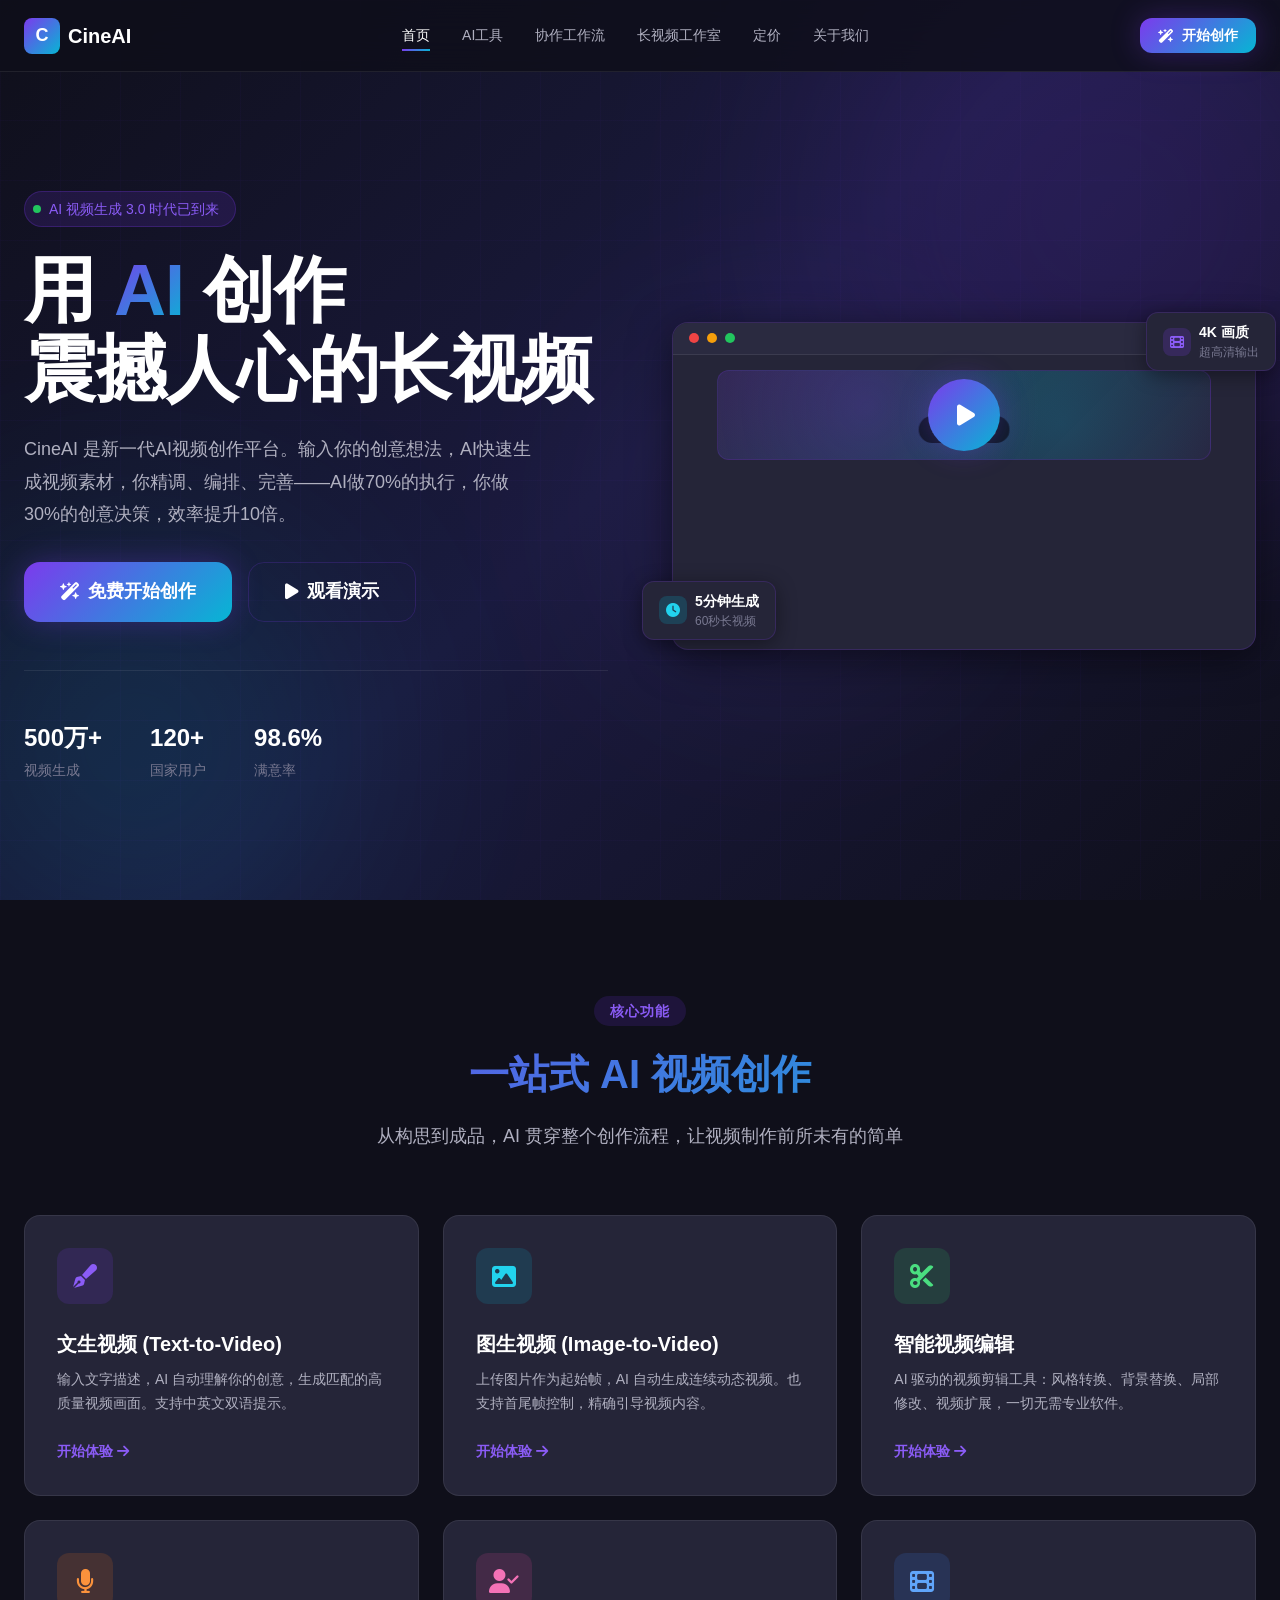
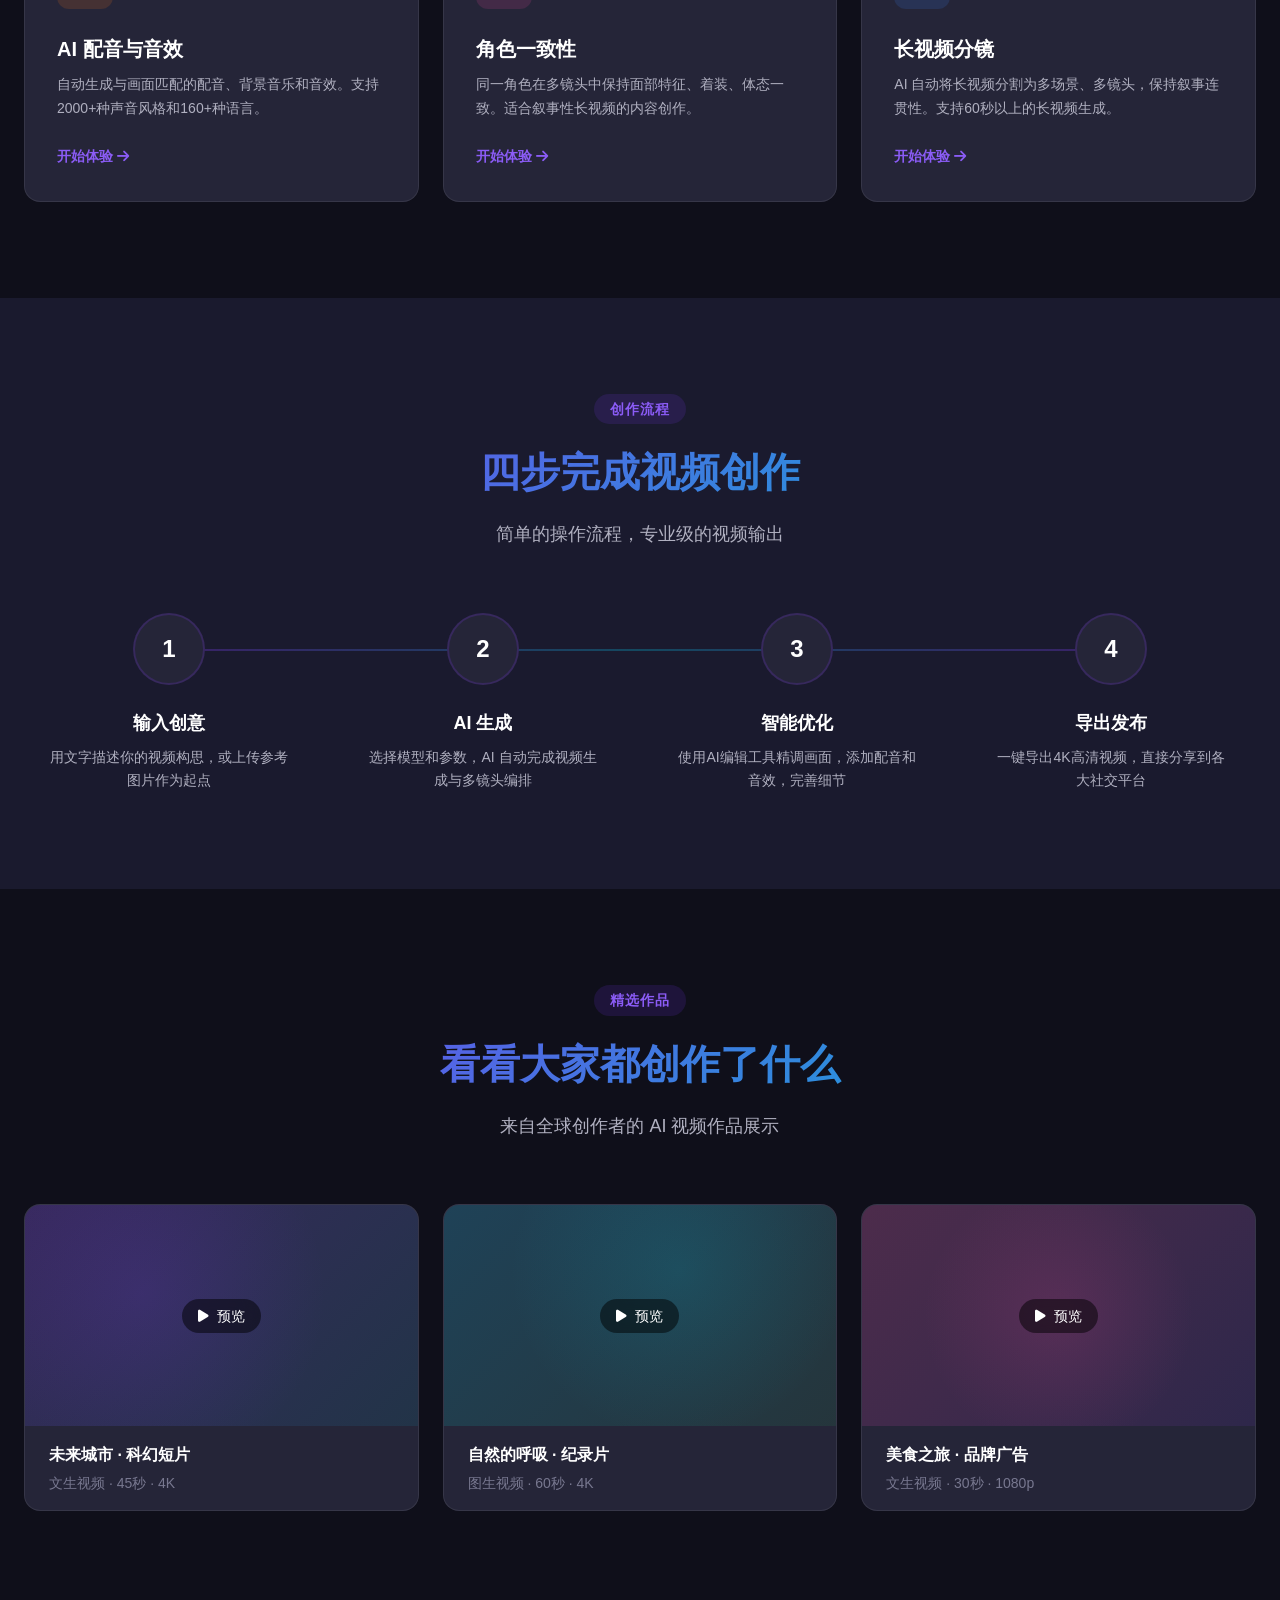
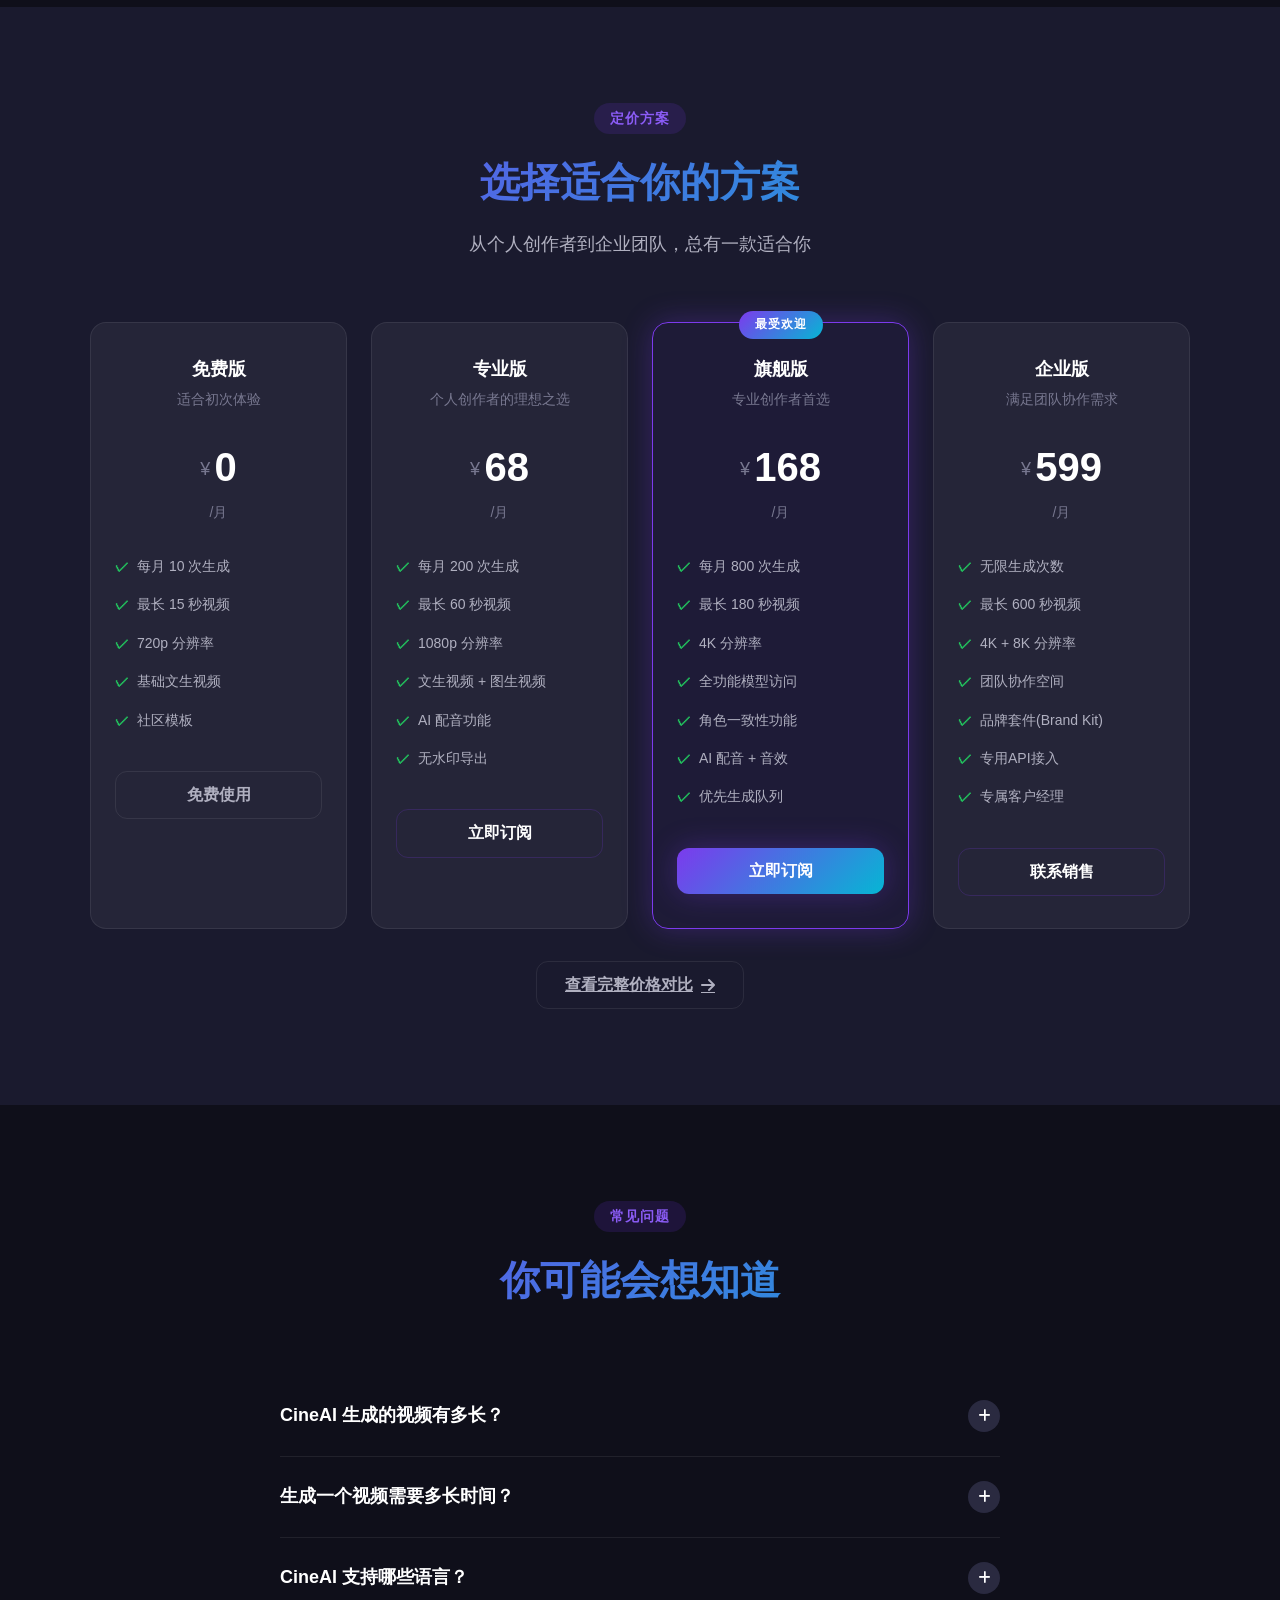
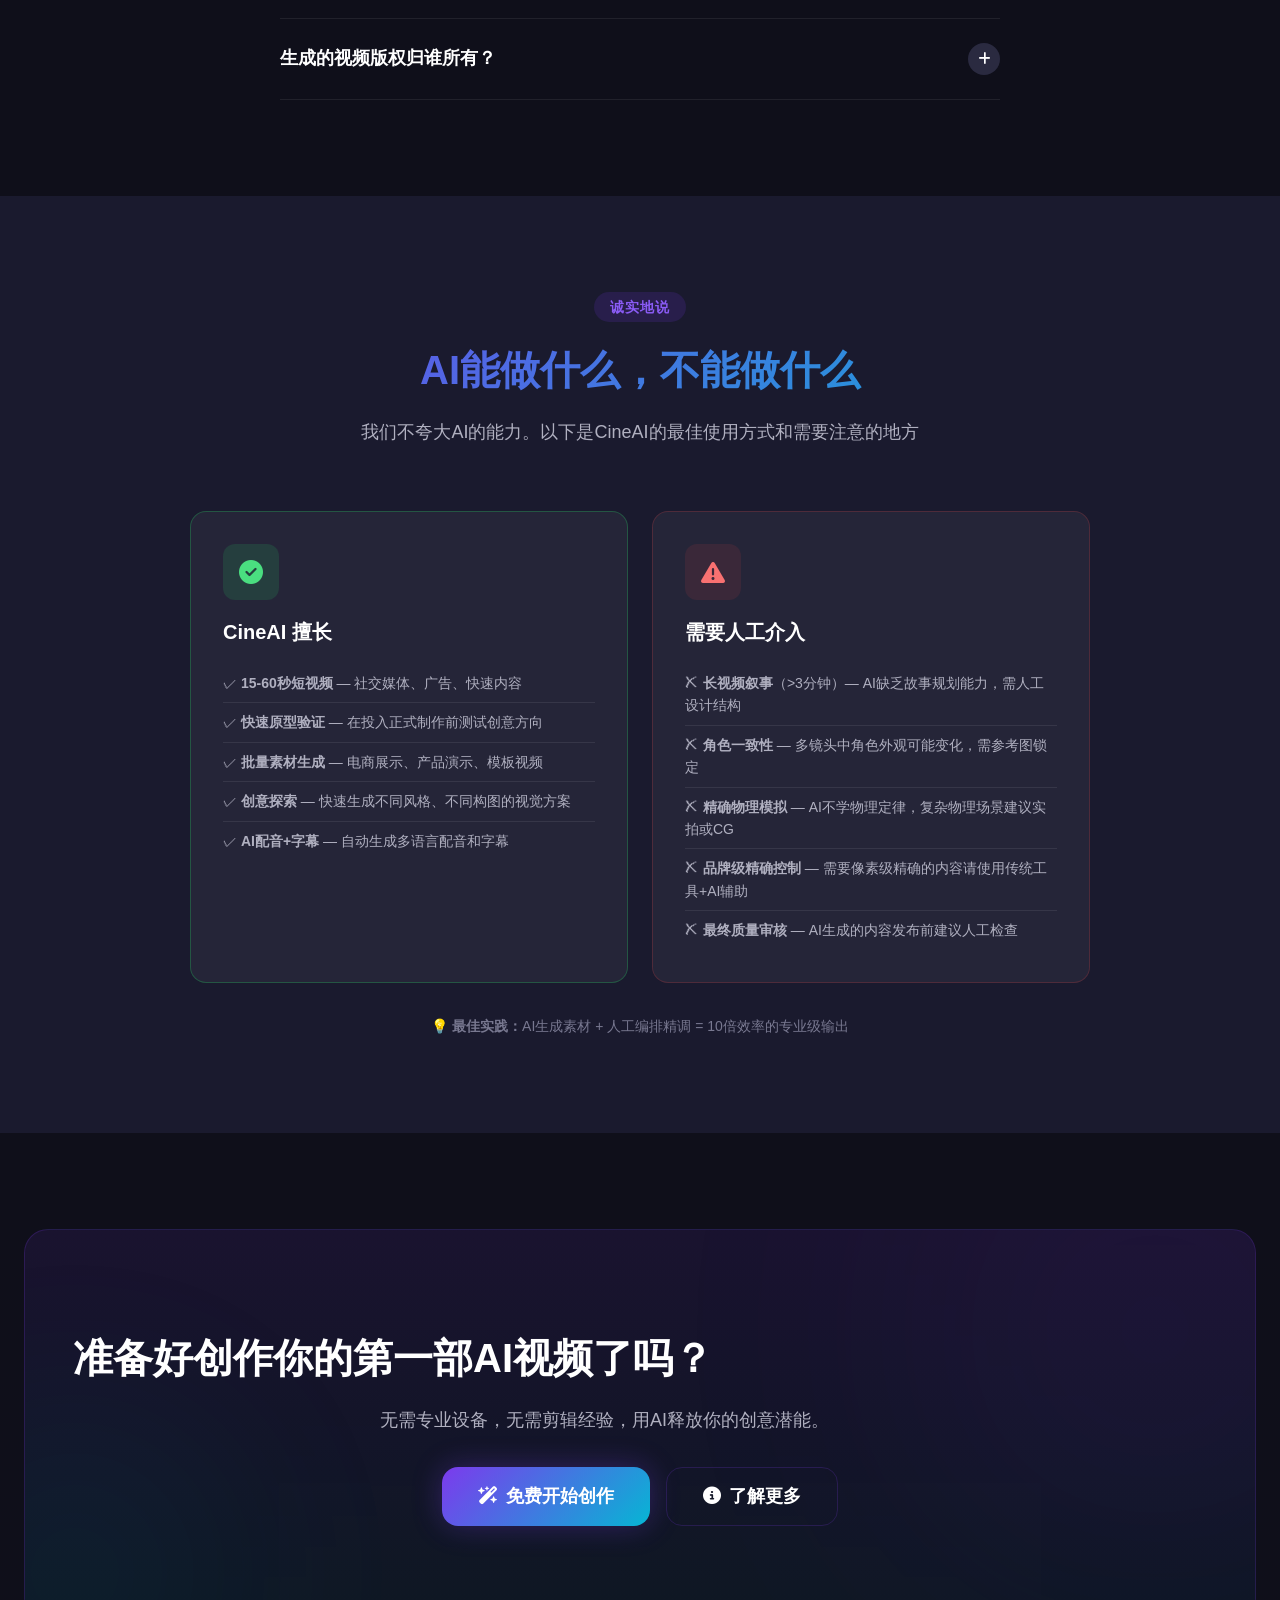
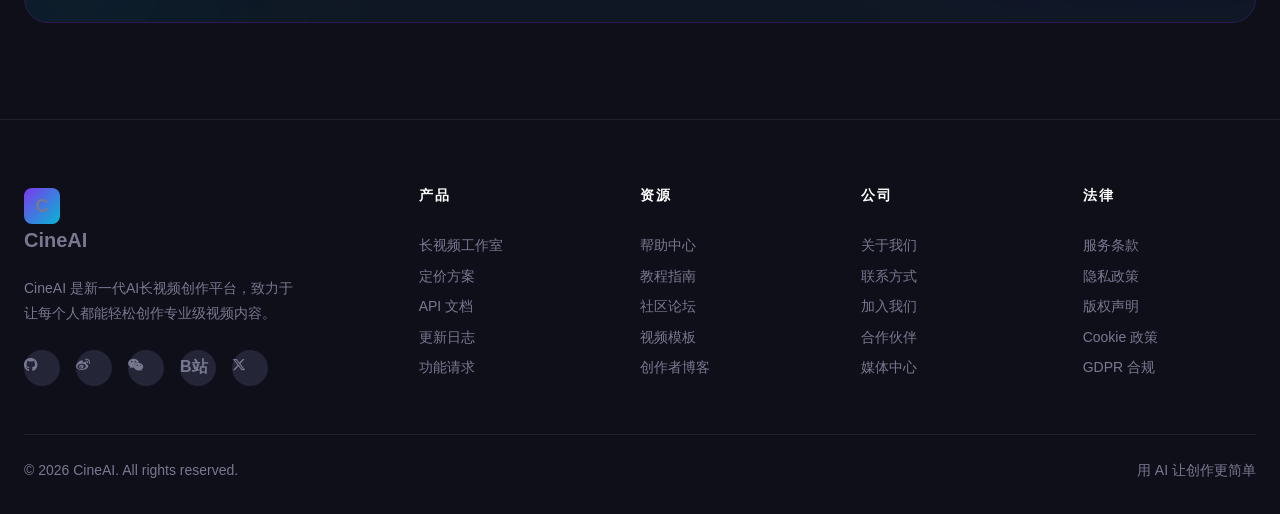
==== commit d1b279a3: "Full update: long video studio + workflow + apps + analysis" ====
--- a/index.html
+++ b/index.html
@@ -36,7 +36,9 @@
       
       <div class="nav-links">
         <a href="index.html" class="active">首页</a>
-        <a href="create.html">创作中心</a>
+        <a href="apps.html">AI工具</a>
+        <a href="workflow.html">协作工作流</a>
+        <a href="create.html">长视频工作室</a>
         <a href="pricing.html">定价</a>
         <a href="about.html">关于我们</a>
       </div>
@@ -55,7 +57,9 @@
   <!-- Mobile Menu -->
   <div class="mobile-menu">
     <a href="index.html" class="active">首页</a>
-    <a href="create.html">创作中心</a>
+    <a href="apps.html">AI工具</a>
+    <a href="workflow.html">协作工作流</a>
+    <a href="create.html">长视频工作室</a>
     <a href="pricing.html">定价方案</a>
     <a href="about.html">关于我们</a>
     <a href="create.html" class="btn btn-primary" style="margin-top:16px;text-align:center;border-bottom:none;">
@@ -85,7 +89,7 @@
           </h1>
           
           <p class="hero-desc">
-            CineAI 是新一代AI长视频创作平台。输入你的想法，AI自动完成剧本、分镜、生成、剪辑全流程，让你在几分钟内获得专业级视频作品。
+            CineAI 是新一代AI视频创作平台。输入你的创意想法，AI快速生成视频素材，你精调、编排、完善——AI做70%的执行，你做30%的创意决策，效率提升10倍。
           </p>
           
           <div class="hero-actions">
@@ -473,6 +477,53 @@
     </div>
   </section>
 
+  <!-- Transparent Communication Section -->
+  <section class="section" style="background:var(--bg-secondary);">
+    <div class="container">
+      <div class="section-header animate-on-scroll">
+        <span class="section-tag">诚实地说</span>
+        <h2 class="section-title">AI能做什么，不能做什么</h2>
+        <p class="section-subtitle">我们不夸大AI的能力。以下是CineAI的最佳使用方式和需要注意的地方</p>
+      </div>
+      
+      <div style="display:grid;grid-template-columns:1fr 1fr;gap:var(--space-lg);max-width:900px;margin:0 auto;">
+        <div class="feature-card animate-on-scroll" style="border-color:rgba(34,197,94,0.3);">
+          <div class="feature-icon green" style="margin-bottom:var(--space-md);">
+            <i class="fas fa-check-circle"></i>
+          </div>
+          <h3 class="feature-title">CineAI 擅长</h3>
+          <ul style="list-style:none;padding:0;margin-top:var(--space-md);">
+            <li style="padding:8px 0;border-bottom:1px solid var(--border-color-light);color:var(--text-secondary);font-size:var(--font-size-sm);">✓ <strong>15-60秒短视频</strong> — 社交媒体、广告、快速内容</li>
+            <li style="padding:8px 0;border-bottom:1px solid var(--border-color-light);color:var(--text-secondary);font-size:var(--font-size-sm);">✓ <strong>快速原型验证</strong> — 在投入正式制作前测试创意方向</li>
+            <li style="padding:8px 0;border-bottom:1px solid var(--border-color-light);color:var(--text-secondary);font-size:var(--font-size-sm);">✓ <strong>批量素材生成</strong> — 电商展示、产品演示、模板视频</li>
+            <li style="padding:8px 0;border-bottom:1px solid var(--border-color-light);color:var(--text-secondary);font-size:var(--font-size-sm);">✓ <strong>创意探索</strong> — 快速生成不同风格、不同构图的视觉方案</li>
+            <li style="padding:8px 0;color:var(--text-secondary);font-size:var(--font-size-sm);">✓ <strong>AI配音+字幕</strong> — 自动生成多语言配音和字幕</li>
+          </ul>
+        </div>
+        
+        <div class="feature-card animate-on-scroll fade-in-delay-1" style="border-color:rgba(239,68,68,0.2);">
+          <div class="feature-icon" style="background:rgba(239,68,68,0.1);color:#F87171;width:56px;height:56px;border-radius:var(--border-radius-md);display:flex;align-items:center;justify-content:center;font-size:24px;margin-bottom:var(--space-md);">
+            <i class="fas fa-exclamation-triangle"></i>
+          </div>
+          <h3 class="feature-title">需要人工介入</h3>
+          <ul style="list-style:none;padding:0;margin-top:var(--space-md);">
+            <li style="padding:8px 0;border-bottom:1px solid var(--border-color-light);color:var(--text-secondary);font-size:var(--font-size-sm);">✗ <strong>长视频叙事</strong>（>3分钟）— AI缺乏故事规划能力，需人工设计结构</li>
+            <li style="padding:8px 0;border-bottom:1px solid var(--border-color-light);color:var(--text-secondary);font-size:var(--font-size-sm);">✗ <strong>角色一致性</strong> — 多镜头中角色外观可能变化，需参考图锁定</li>
+            <li style="padding:8px 0;border-bottom:1px solid var(--border-color-light);color:var(--text-secondary);font-size:var(--font-size-sm);">✗ <strong>精确物理模拟</strong> — AI不学物理定律，复杂物理场景建议实拍或CG</li>
+            <li style="padding:8px 0;border-bottom:1px solid var(--border-color-light);color:var(--text-secondary);font-size:var(--font-size-sm);">✗ <strong>品牌级精确控制</strong> — 需要像素级精确的内容请使用传统工具+AI辅助</li>
+            <li style="padding:8px 0;color:var(--text-secondary);font-size:var(--font-size-sm);">✗ <strong>最终质量审核</strong> — AI生成的内容发布前建议人工检查</li>
+          </ul>
+        </div>
+      </div>
+      
+      <div style="text-align:center;margin-top:var(--space-xl);">
+        <p style="color:var(--text-tertiary);font-size:var(--font-size-sm);">
+          💡 <strong>最佳实践：</strong>AI生成素材 + 人工编排精调 = 10倍效率的专业级输出
+        </p>
+      </div>
+    </div>
+  </section>
+
   <!-- CTA Section -->
   <section class="section">
     <div class="container">
@@ -514,7 +565,7 @@
         
         <div class="footer-col">
           <h4 class="footer-col-title">产品</h4>
-          <a href="create.html">创作中心</a>
+          <a href="create.html">长视频工作室</a>
           <a href="pricing.html">定价方案</a>
           <a href="#">API 文档</a>
           <a href="#">更新日志</a>
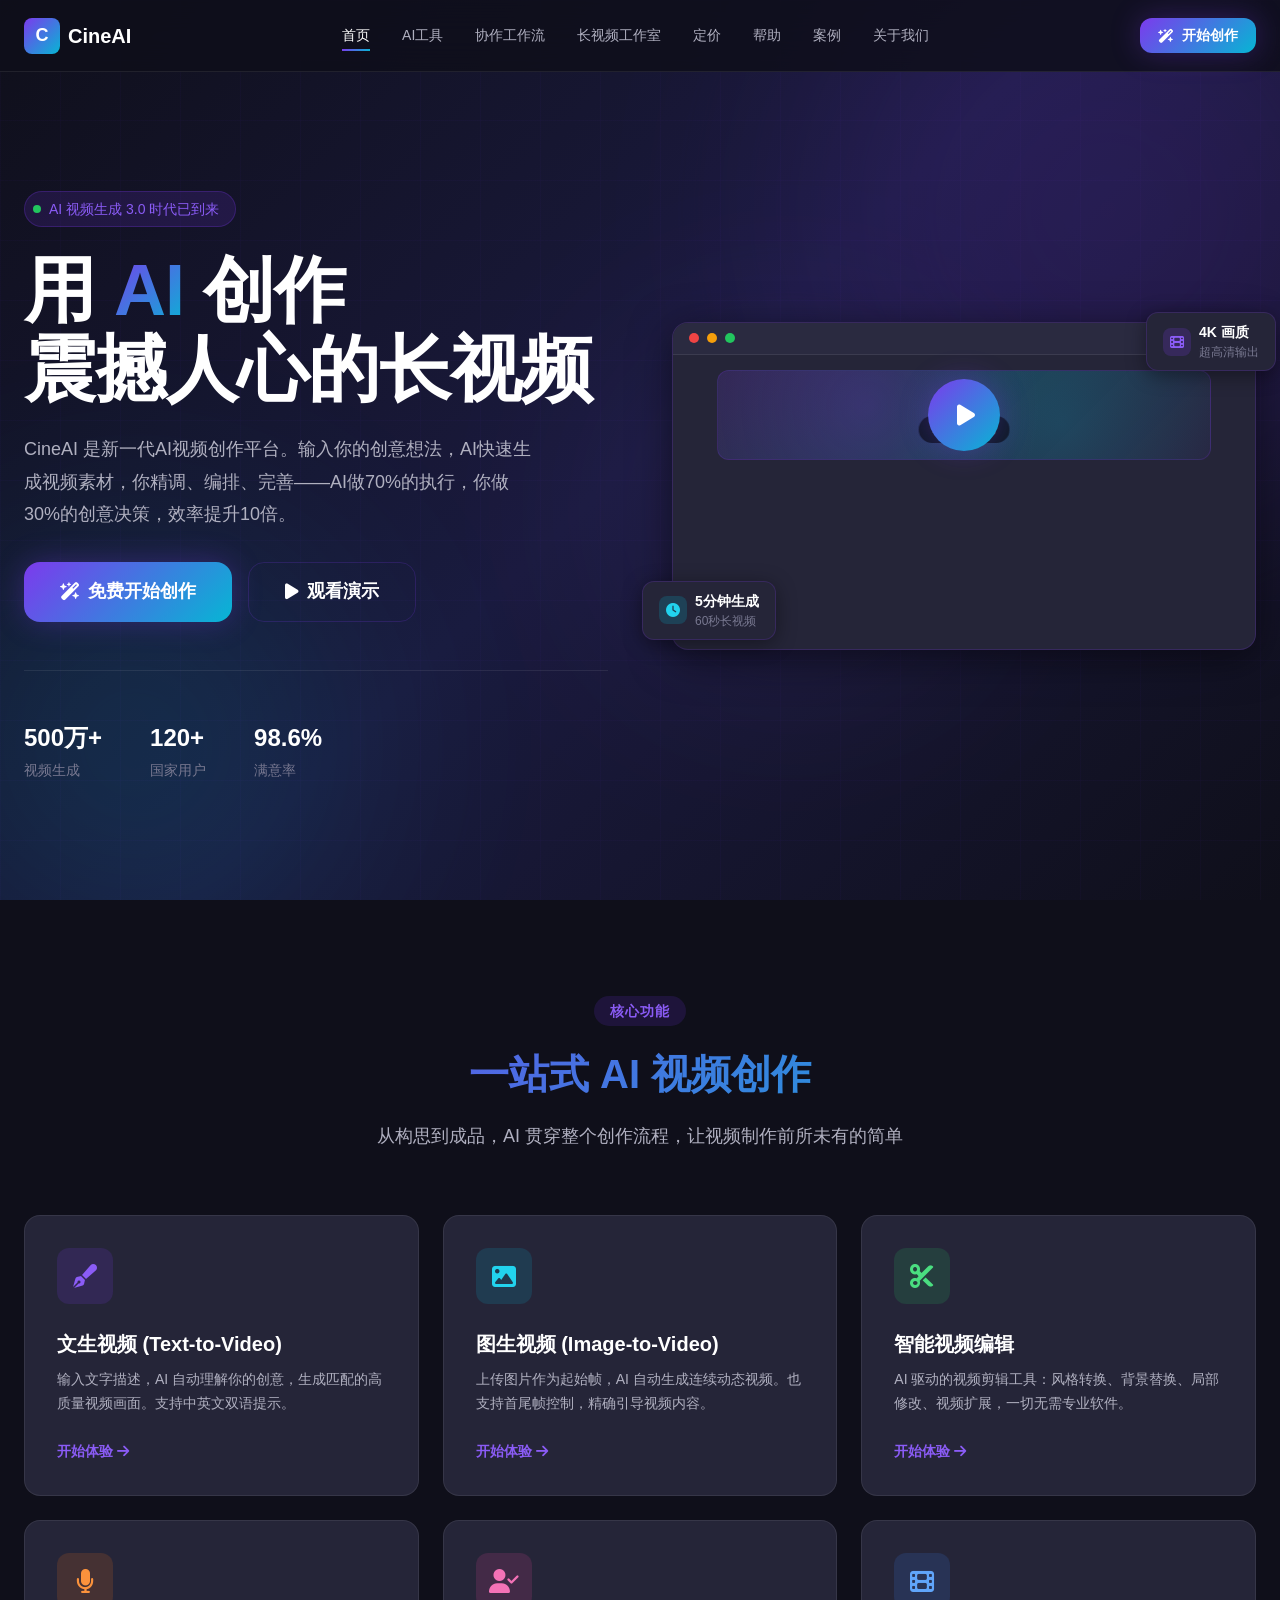
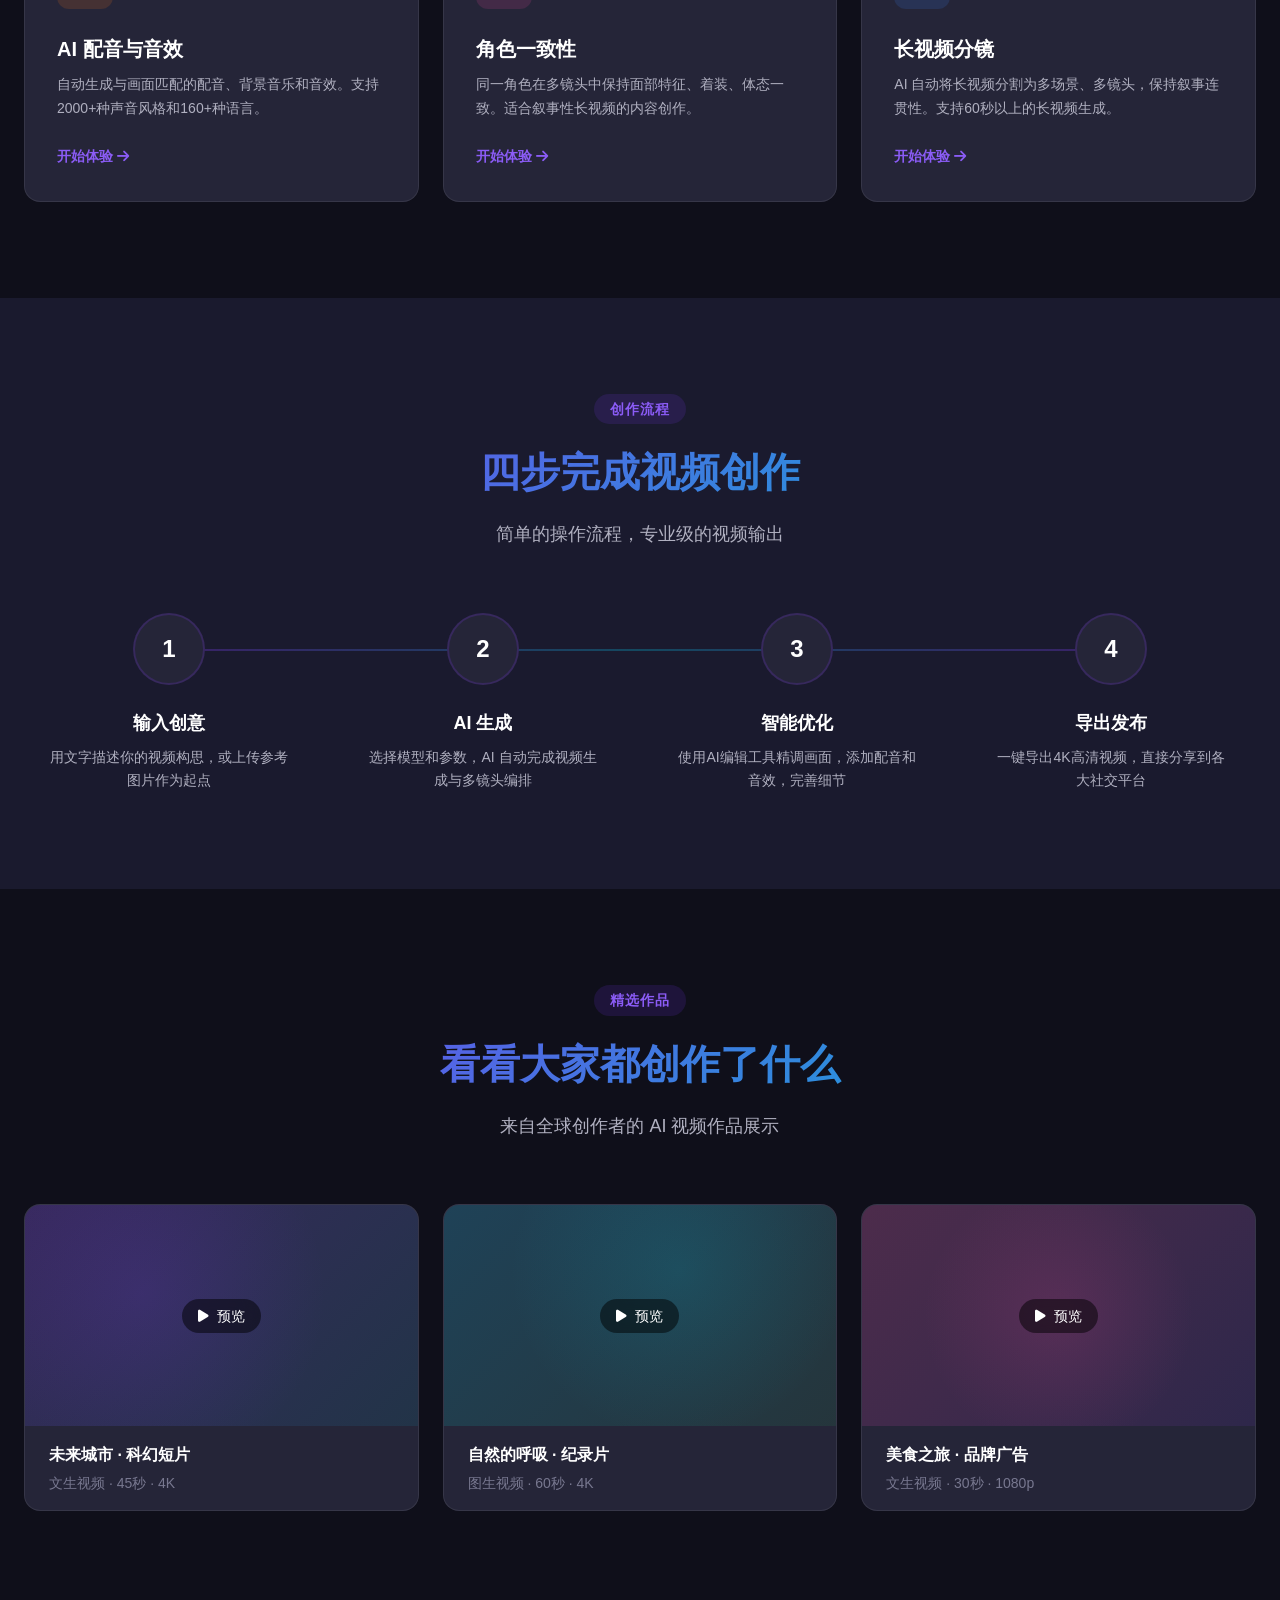
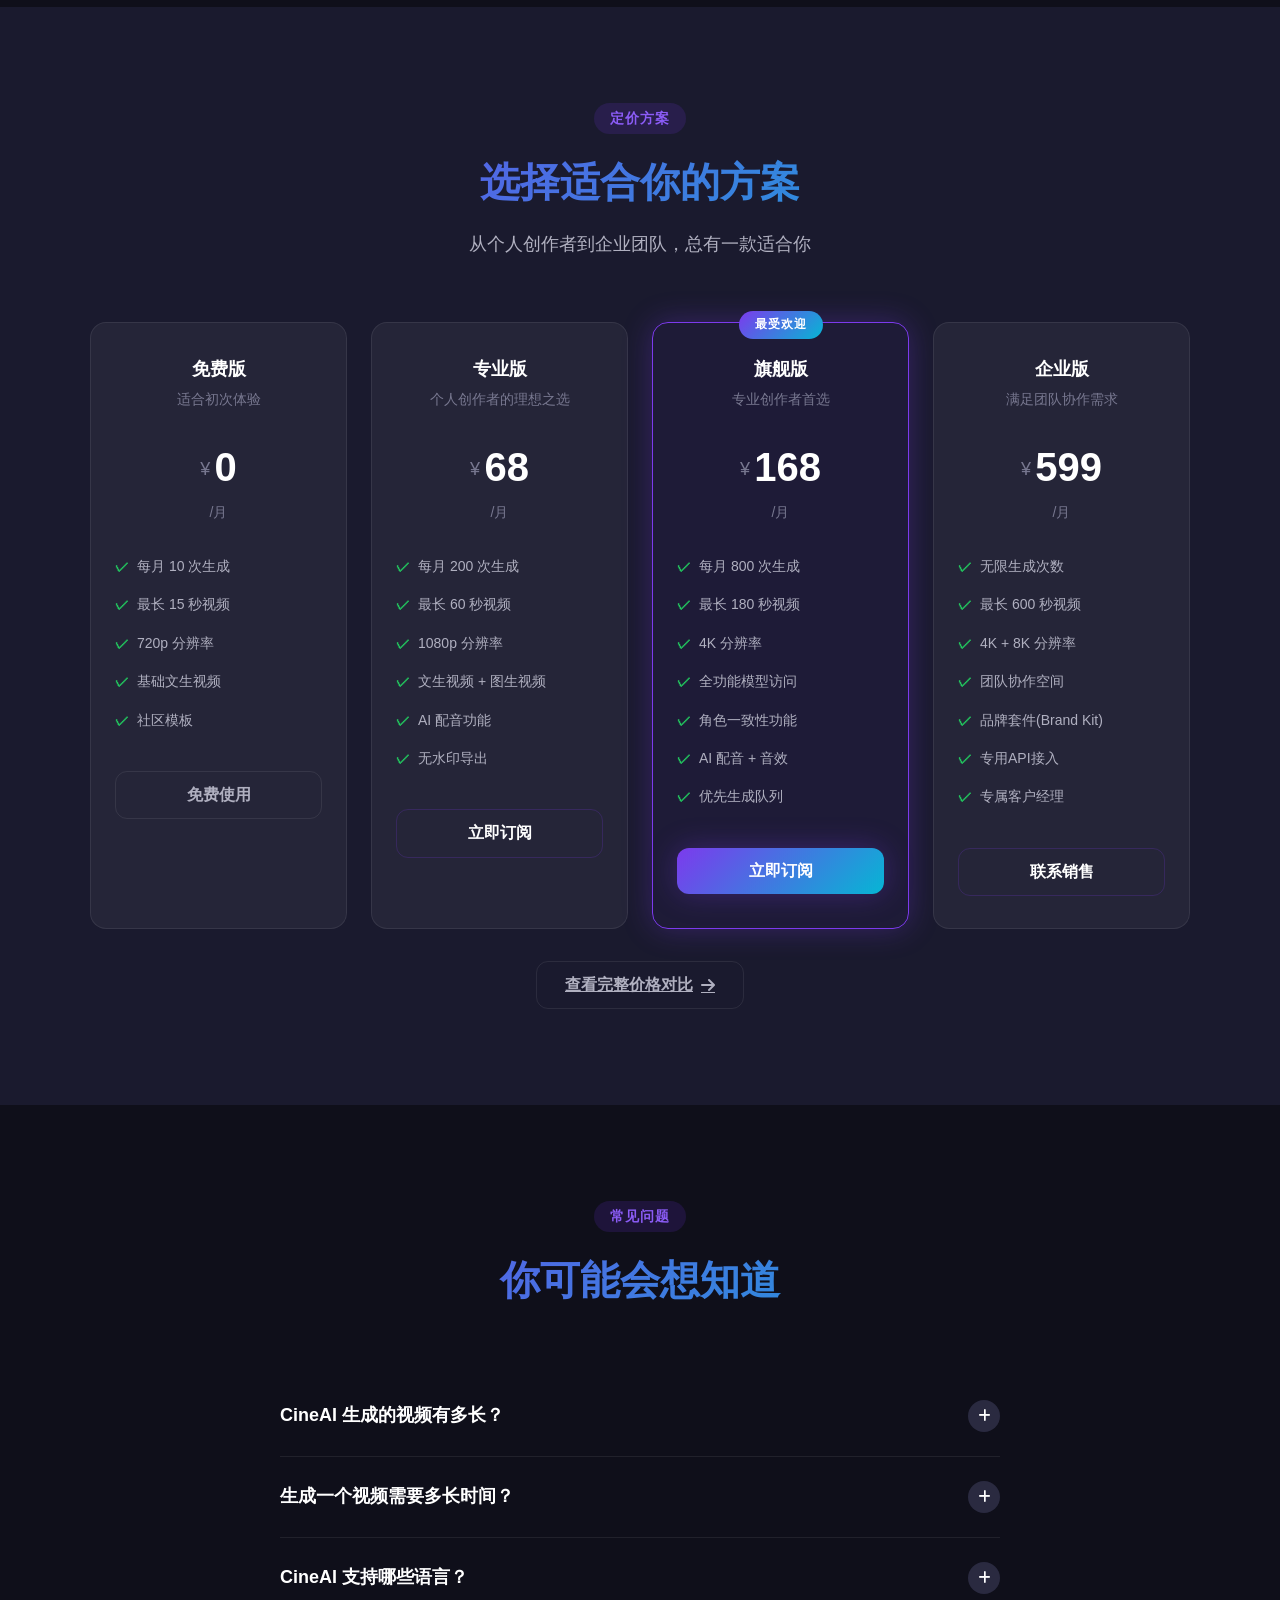
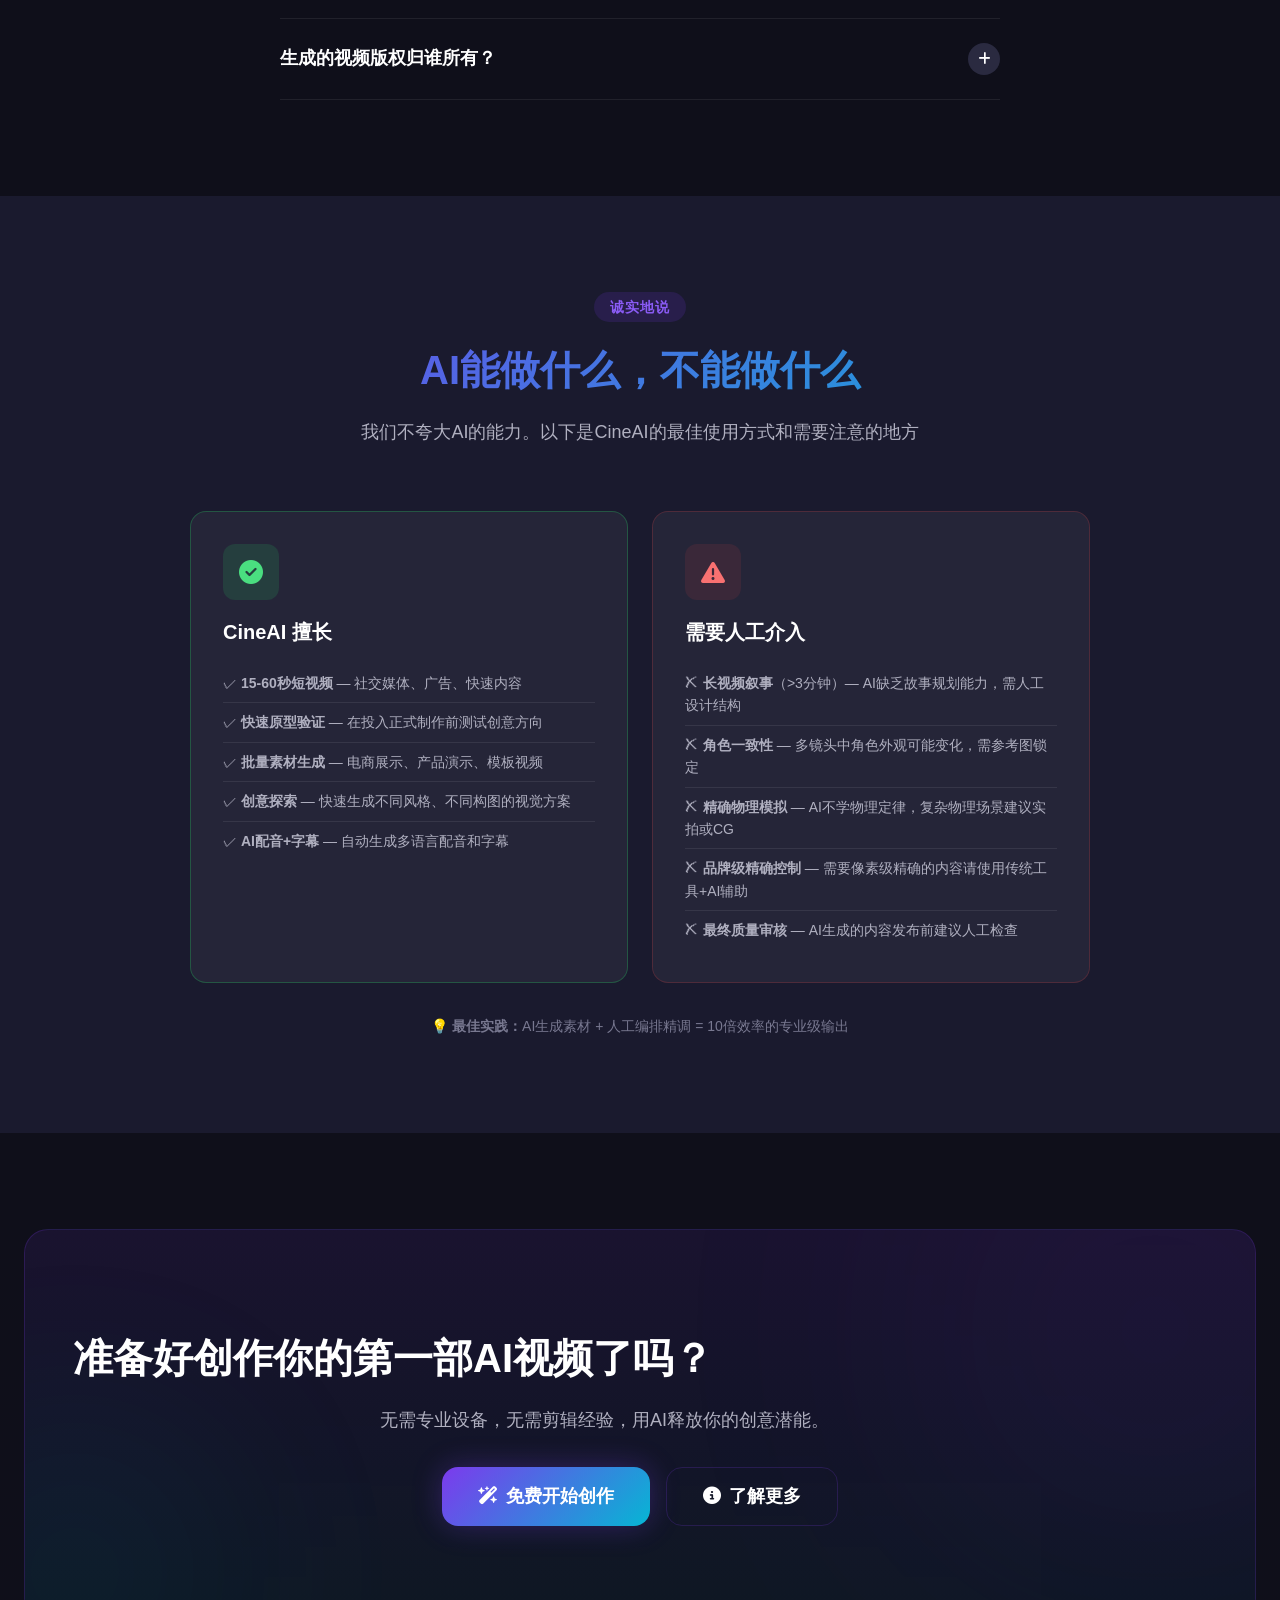
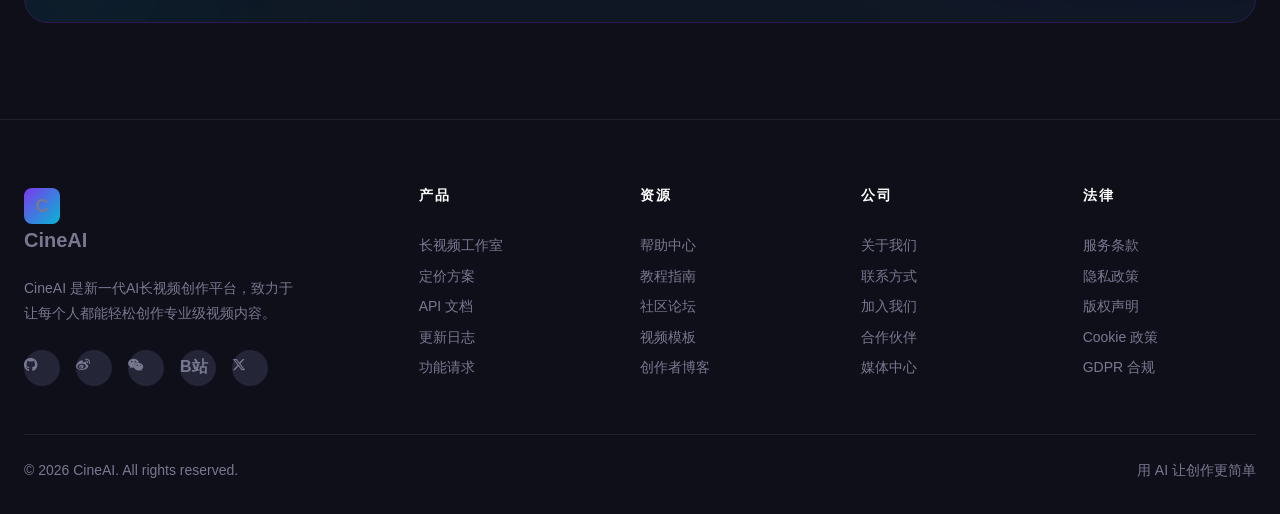
==== commit ce29d8ff: "Add help center + showcase + nav updates" ====
--- a/index.html
+++ b/index.html
@@ -40,6 +40,8 @@
         <a href="workflow.html">协作工作流</a>
         <a href="create.html">长视频工作室</a>
         <a href="pricing.html">定价</a>
+        <a href="help.html">帮助</a>
+        <a href="showcase.html">案例</a>
         <a href="about.html">关于我们</a>
       </div>
       
@@ -61,6 +63,8 @@
     <a href="workflow.html">协作工作流</a>
     <a href="create.html">长视频工作室</a>
     <a href="pricing.html">定价方案</a>
+    <a href="help.html">帮助中心</a>
+    <a href="showcase.html">案例展示</a>
     <a href="about.html">关于我们</a>
     <a href="create.html" class="btn btn-primary" style="margin-top:16px;text-align:center;border-bottom:none;">
       <i class="fas fa-wand-magic-sparkles"></i> 开始创作
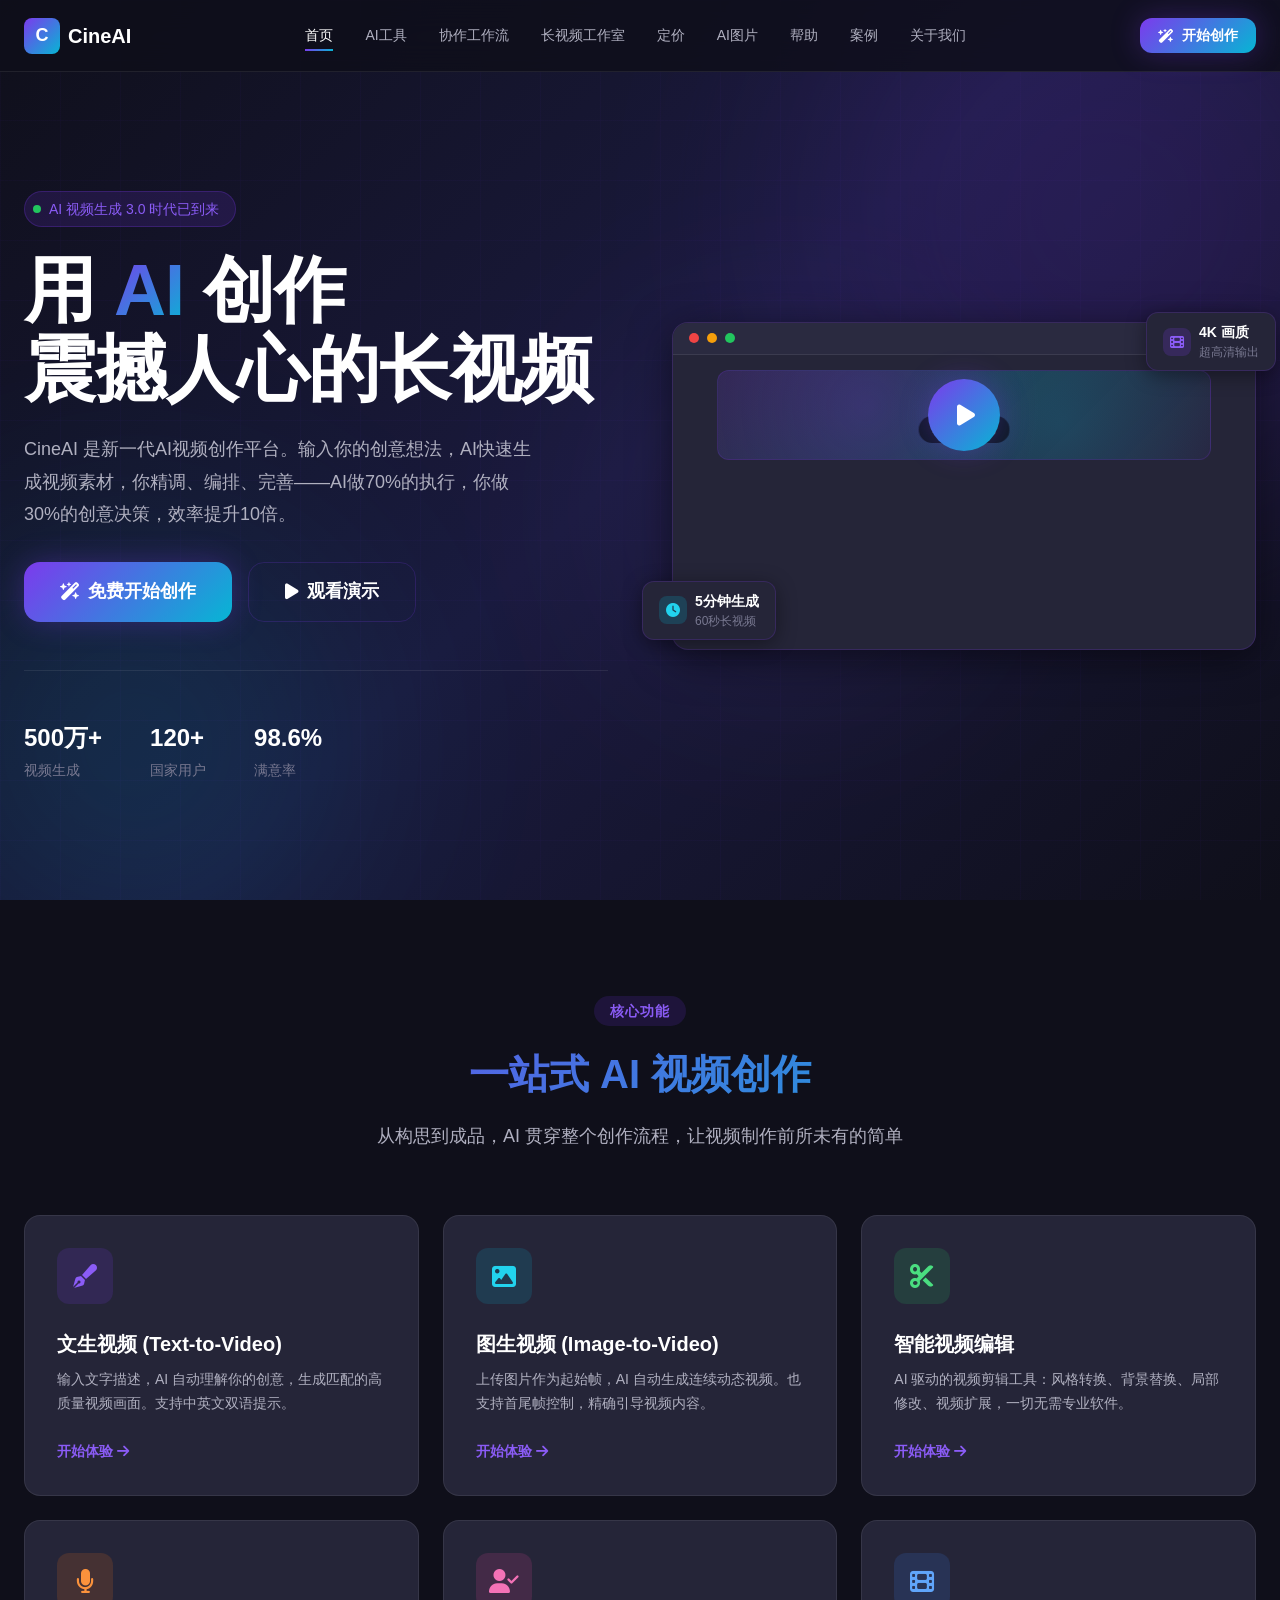
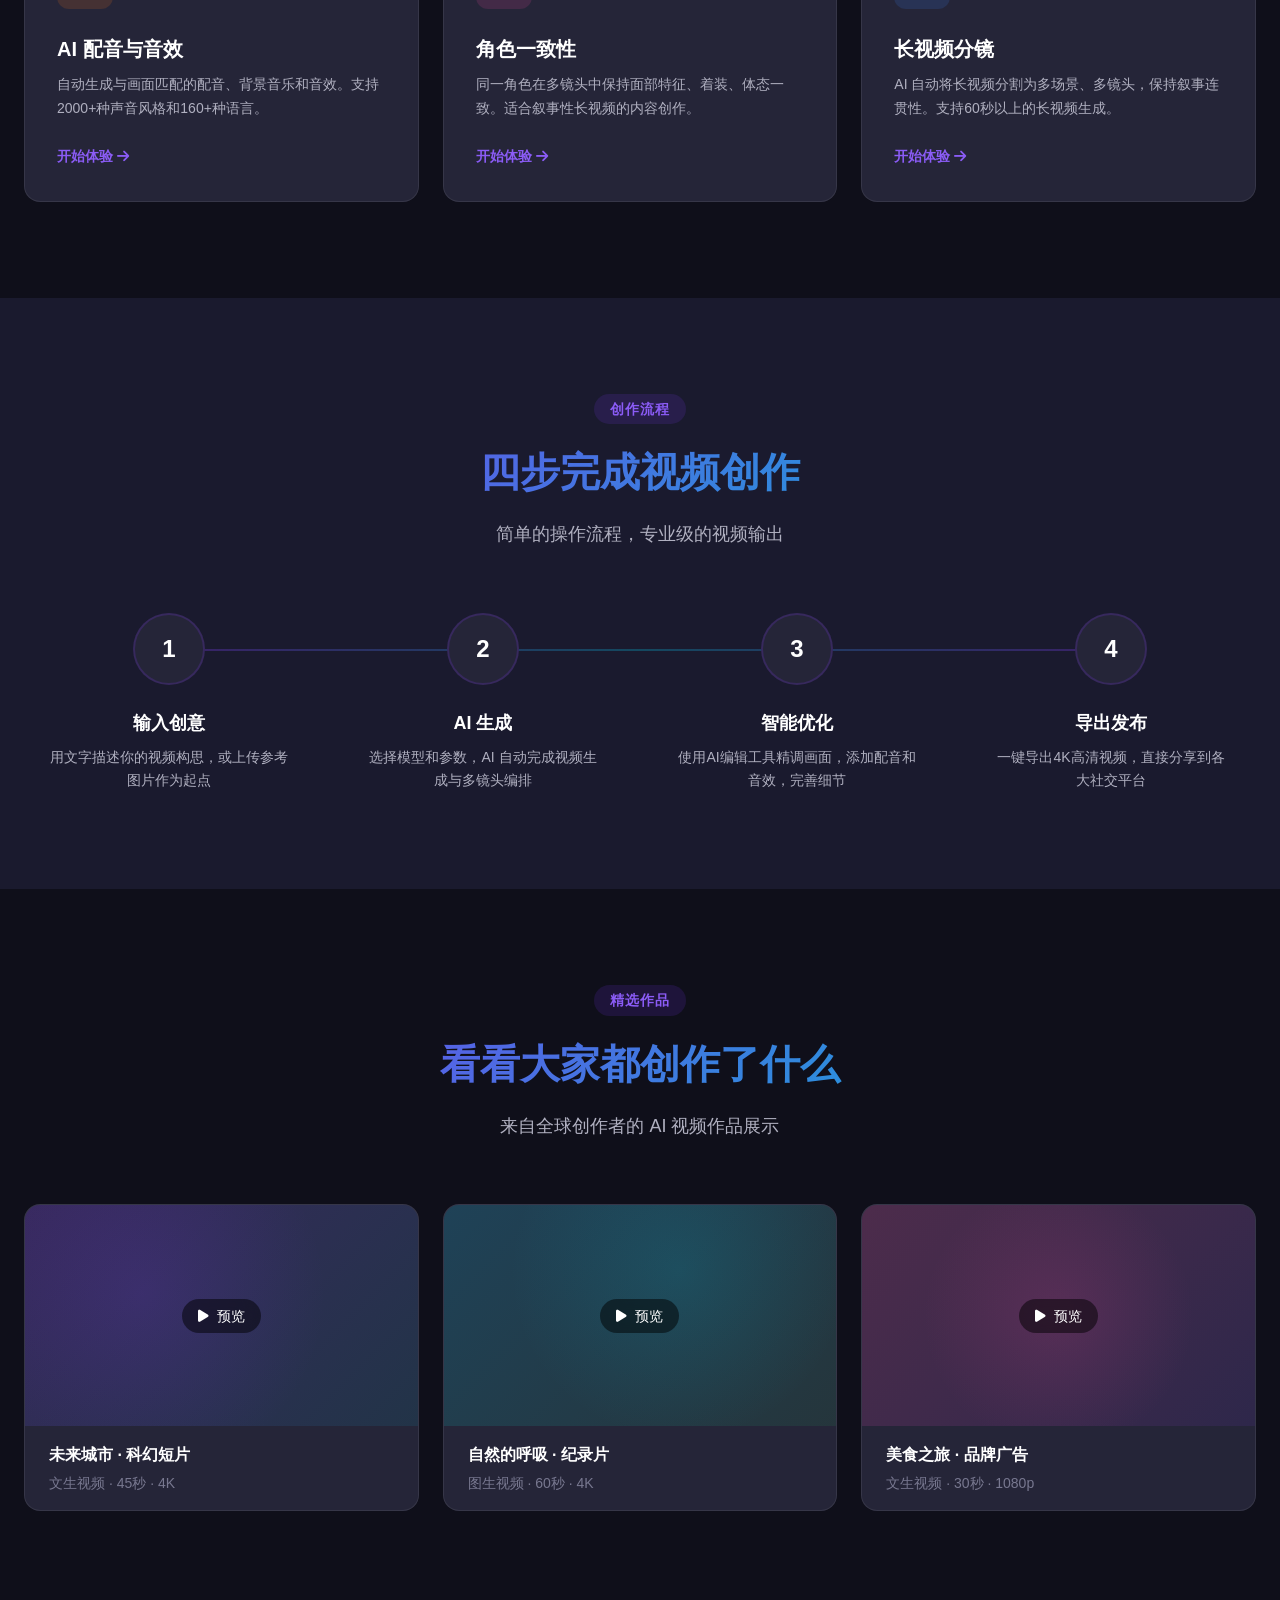
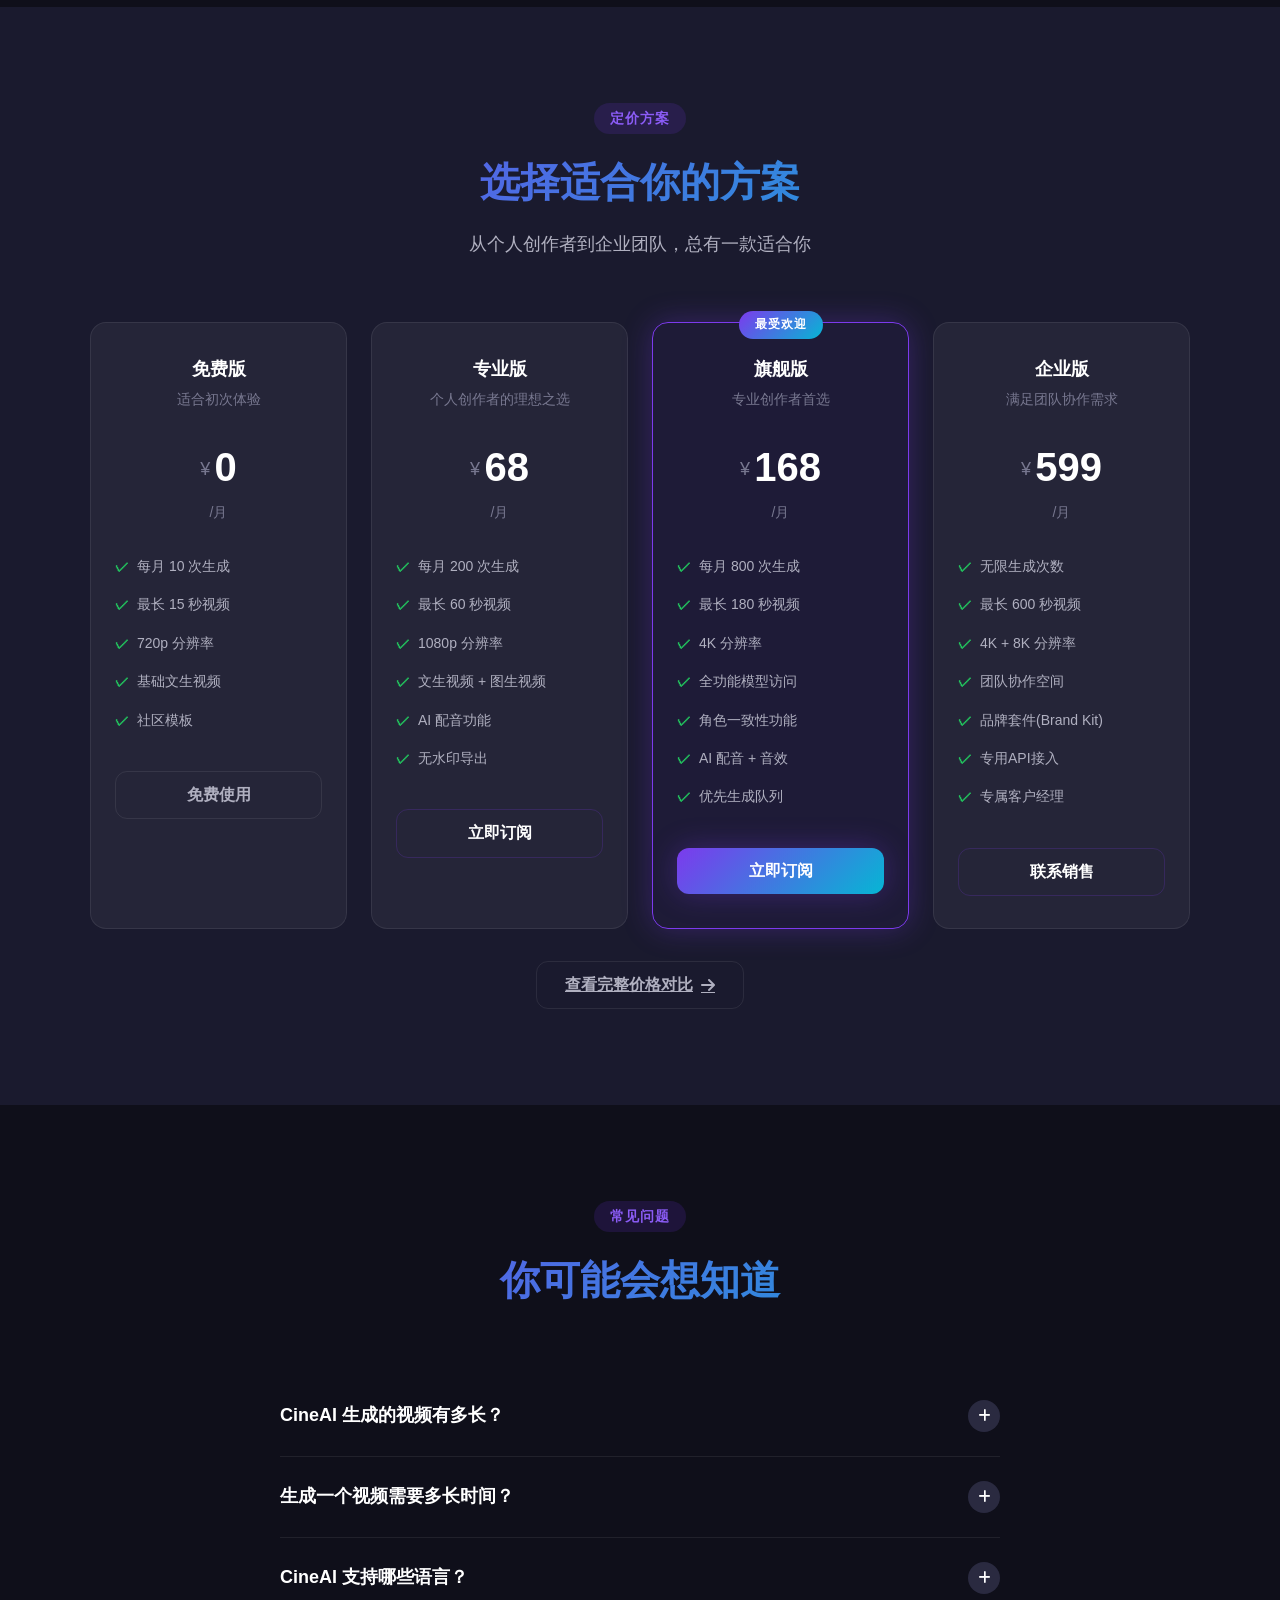
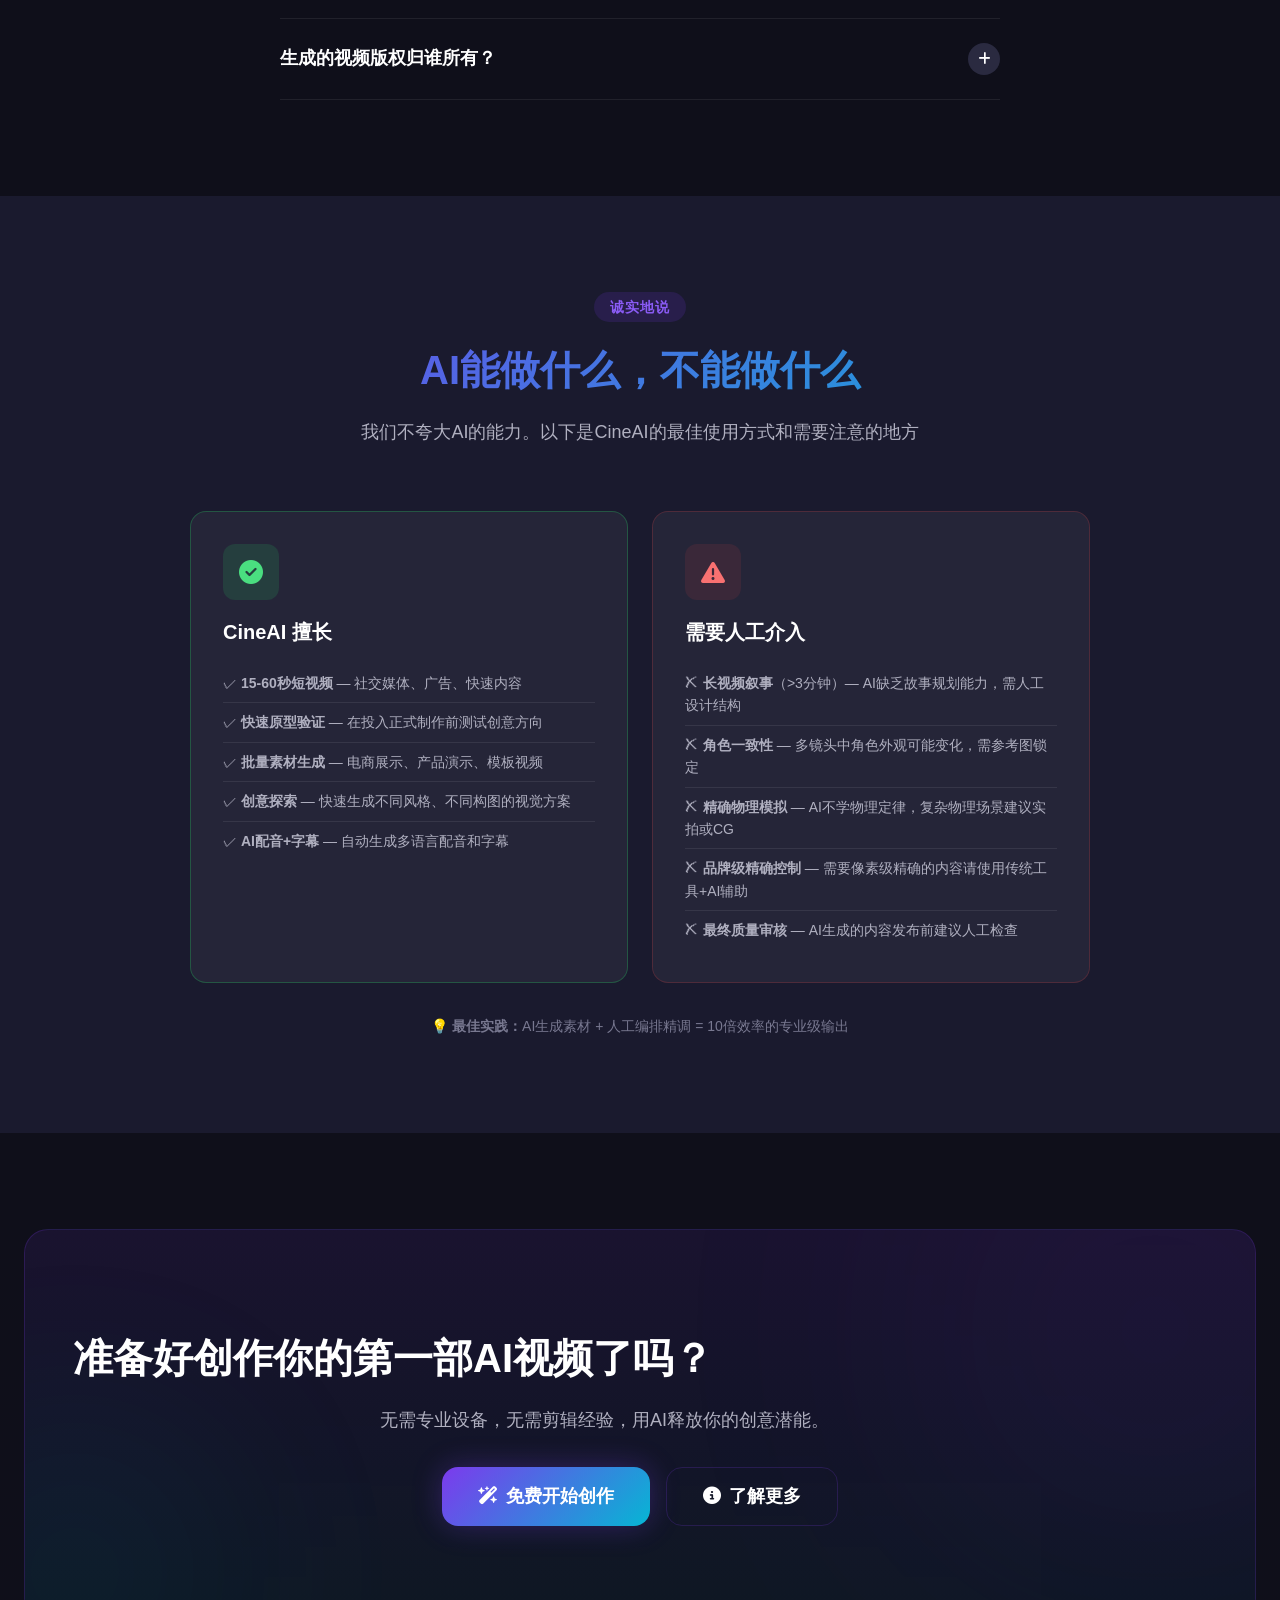
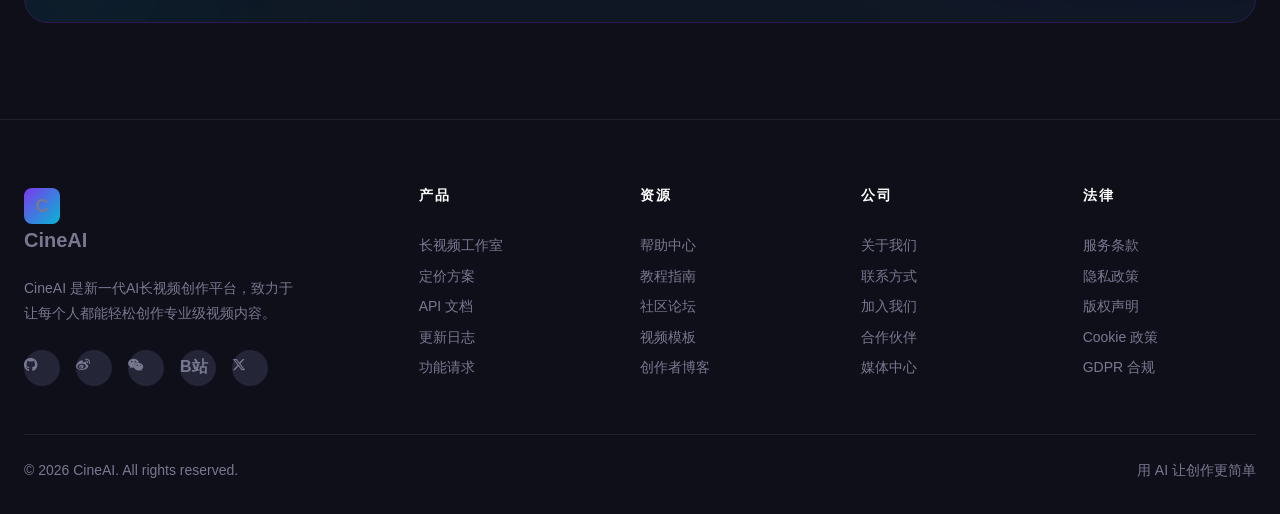
==== commit 640a8013: "Add AI image generation + prompt engine" ====
--- a/index.html
+++ b/index.html
@@ -40,6 +40,7 @@
         <a href="workflow.html">协作工作流</a>
         <a href="create.html">长视频工作室</a>
         <a href="pricing.html">定价</a>
+        <a href="image.html">AI图片</a>
         <a href="help.html">帮助</a>
         <a href="showcase.html">案例</a>
         <a href="about.html">关于我们</a>
@@ -63,6 +64,7 @@
     <a href="workflow.html">协作工作流</a>
     <a href="create.html">长视频工作室</a>
     <a href="pricing.html">定价方案</a>
+    <a href="image.html">AI图片</a>
     <a href="help.html">帮助中心</a>
     <a href="showcase.html">案例展示</a>
     <a href="about.html">关于我们</a>
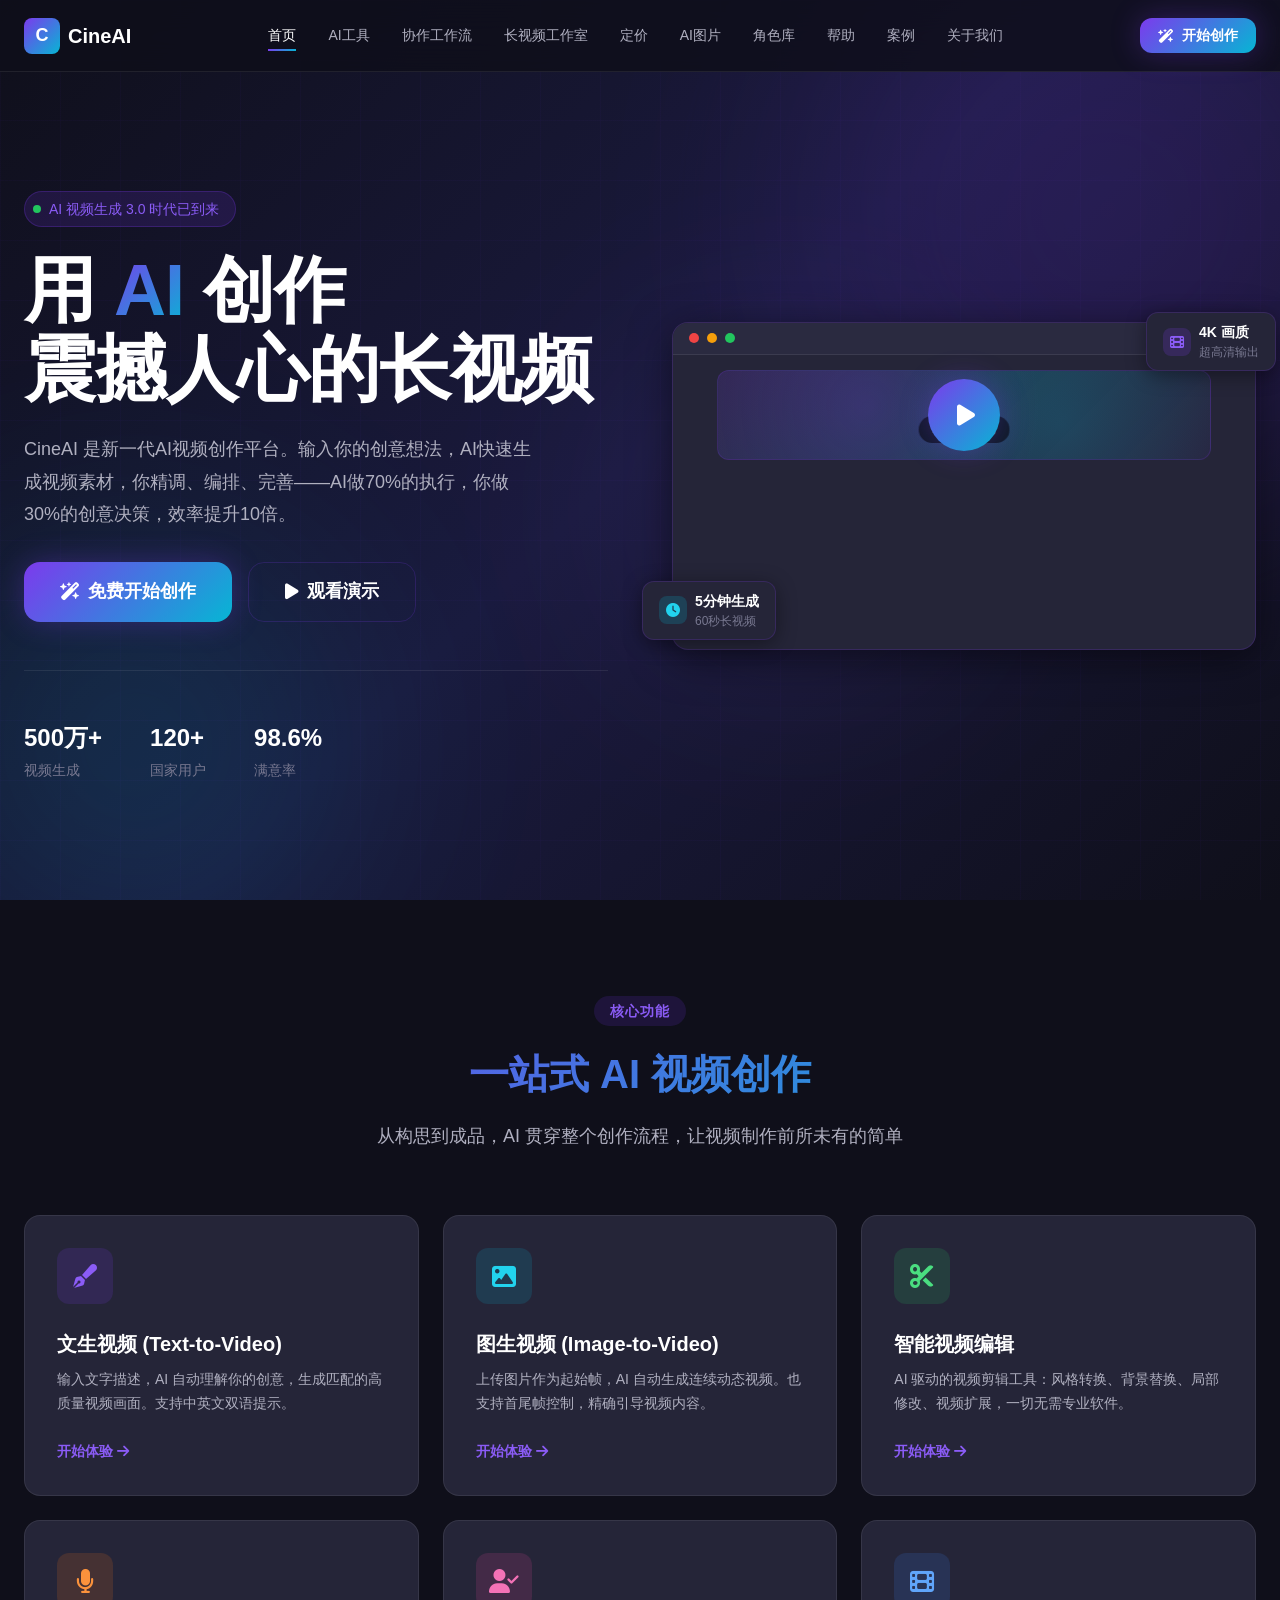
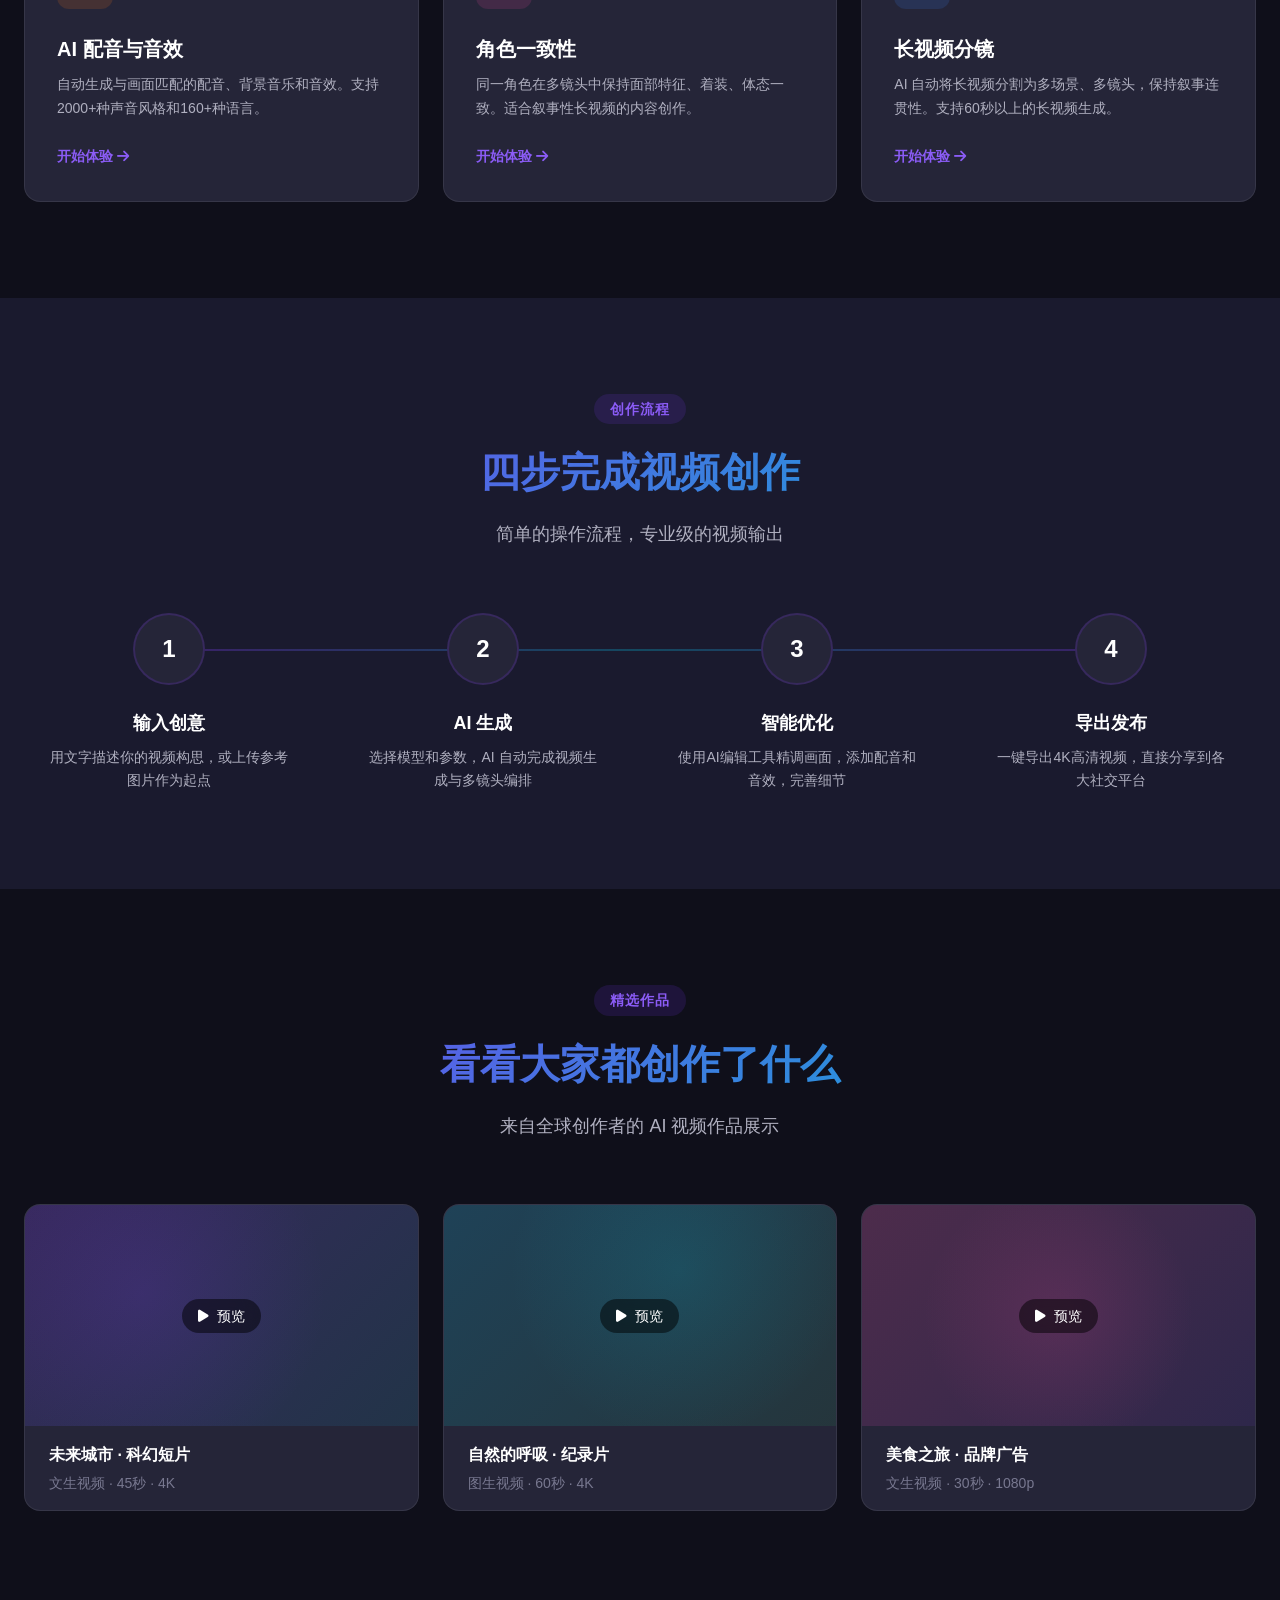
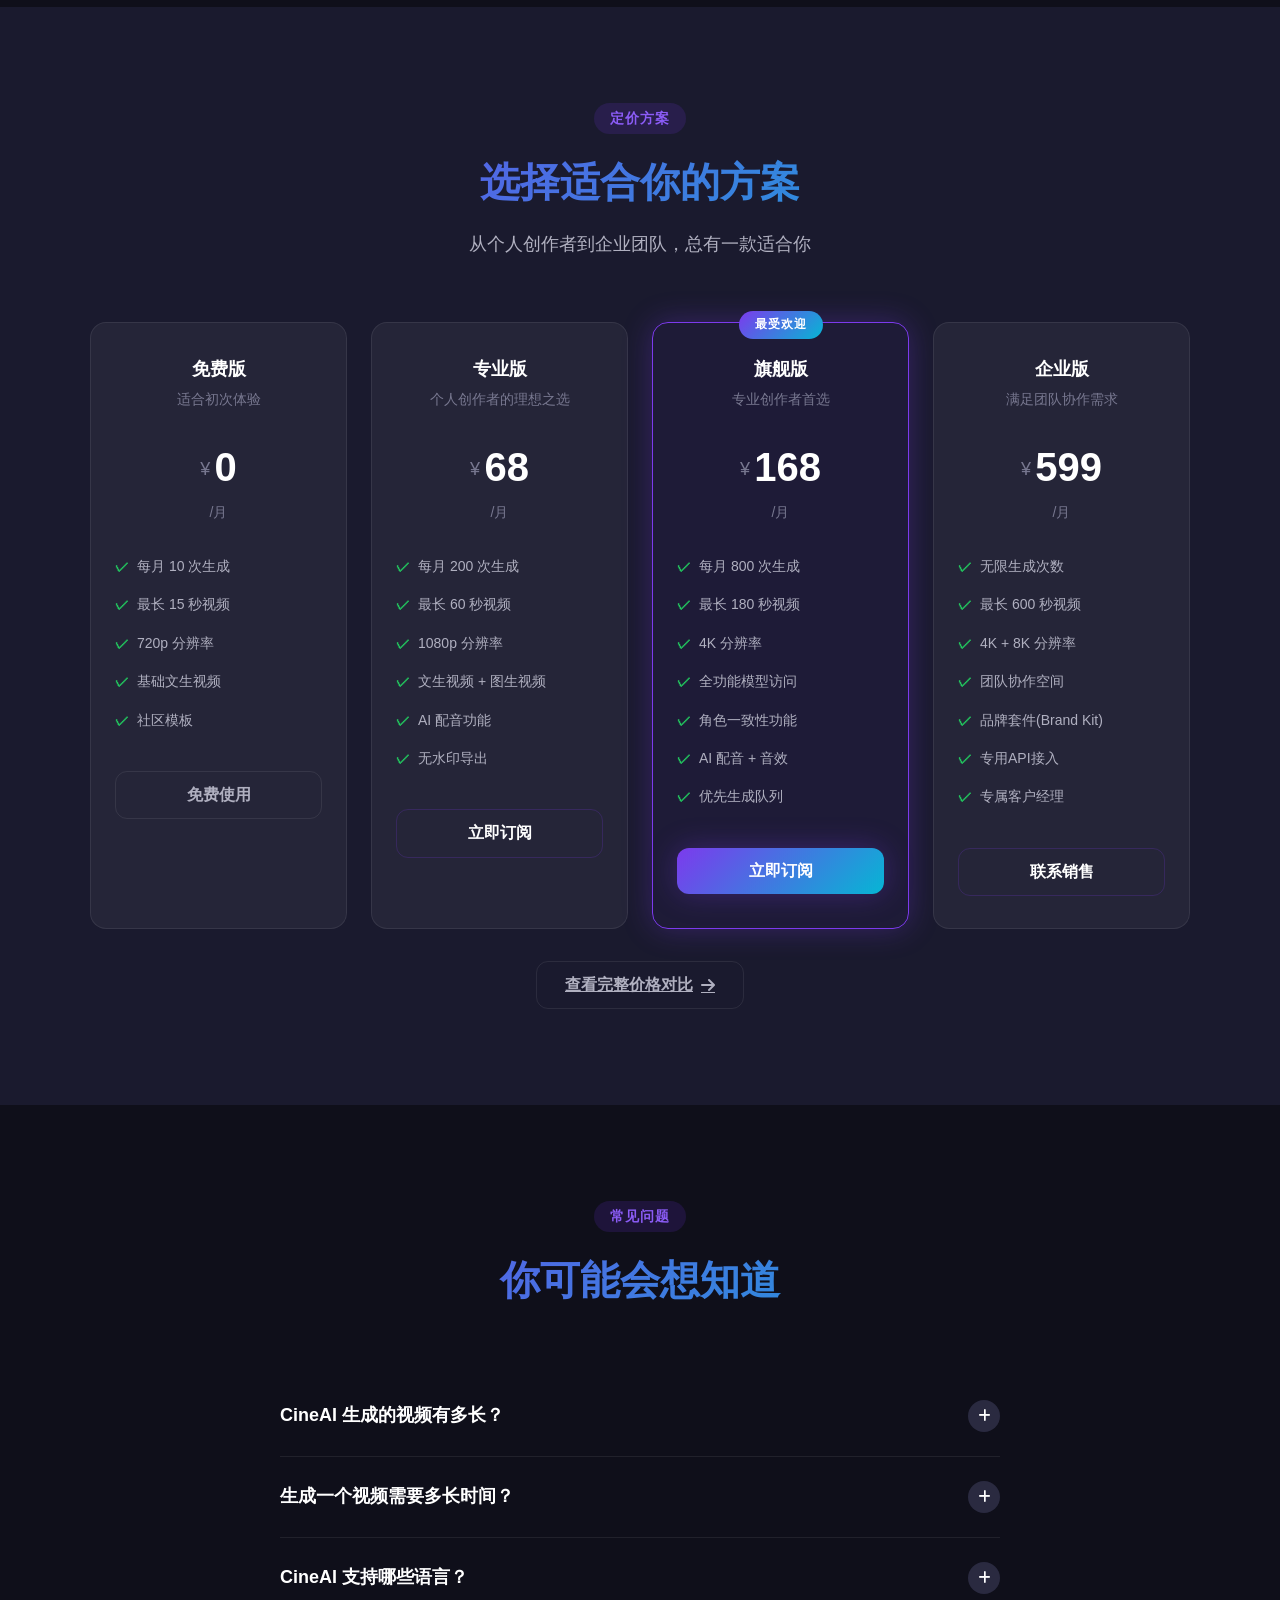
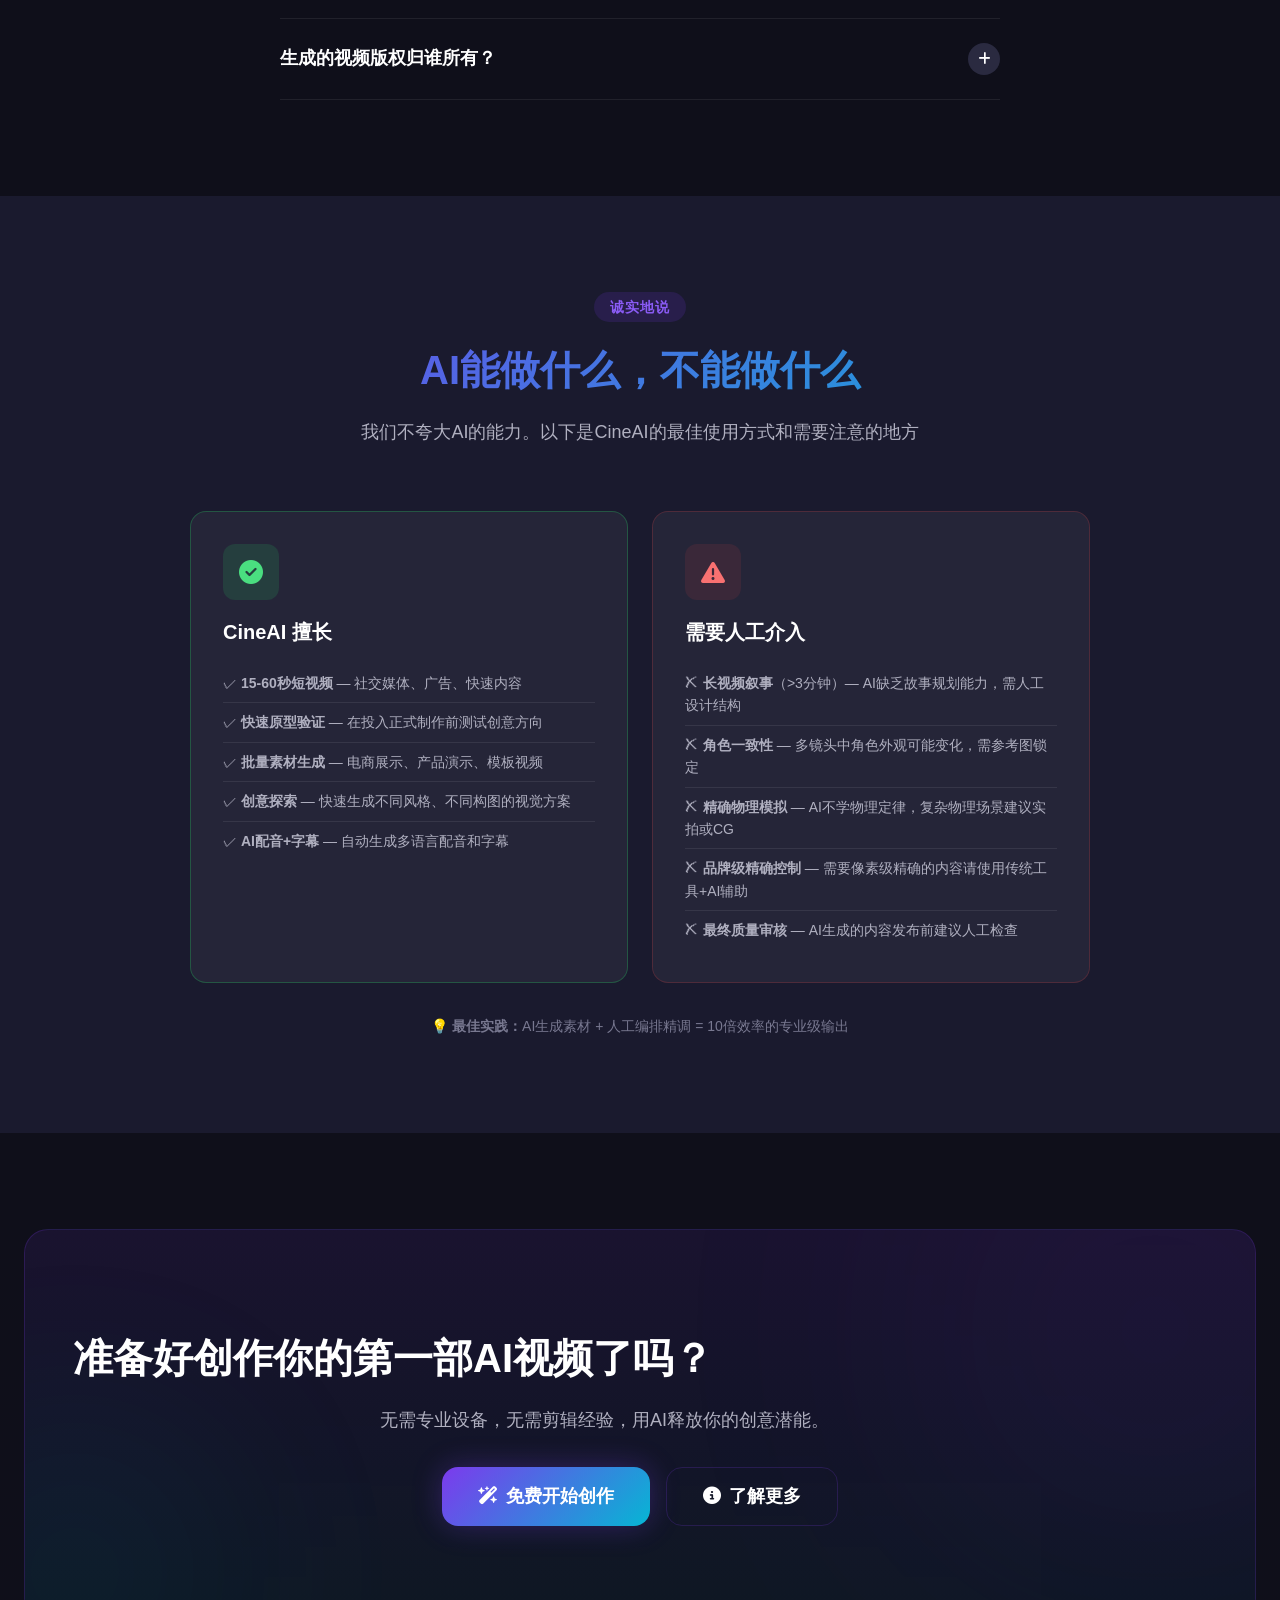
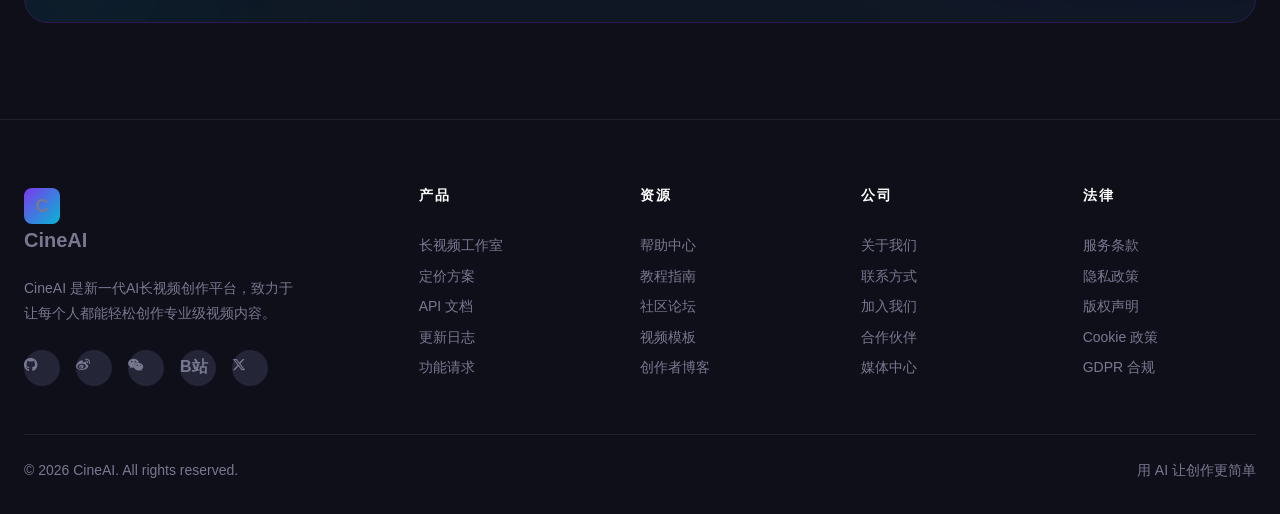
==== commit e2cece5d: "Fix nav on all pages" ====
--- a/index.html
+++ b/index.html
@@ -41,6 +41,7 @@
         <a href="create.html">长视频工作室</a>
         <a href="pricing.html">定价</a>
         <a href="image.html">AI图片</a>
+        <a href="characters.html">角色库</a>
         <a href="help.html">帮助</a>
         <a href="showcase.html">案例</a>
         <a href="about.html">关于我们</a>
@@ -65,6 +66,7 @@
     <a href="create.html">长视频工作室</a>
     <a href="pricing.html">定价方案</a>
     <a href="image.html">AI图片</a>
+    <a href="characters.html">角色库</a>
     <a href="help.html">帮助中心</a>
     <a href="showcase.html">案例展示</a>
     <a href="about.html">关于我们</a>
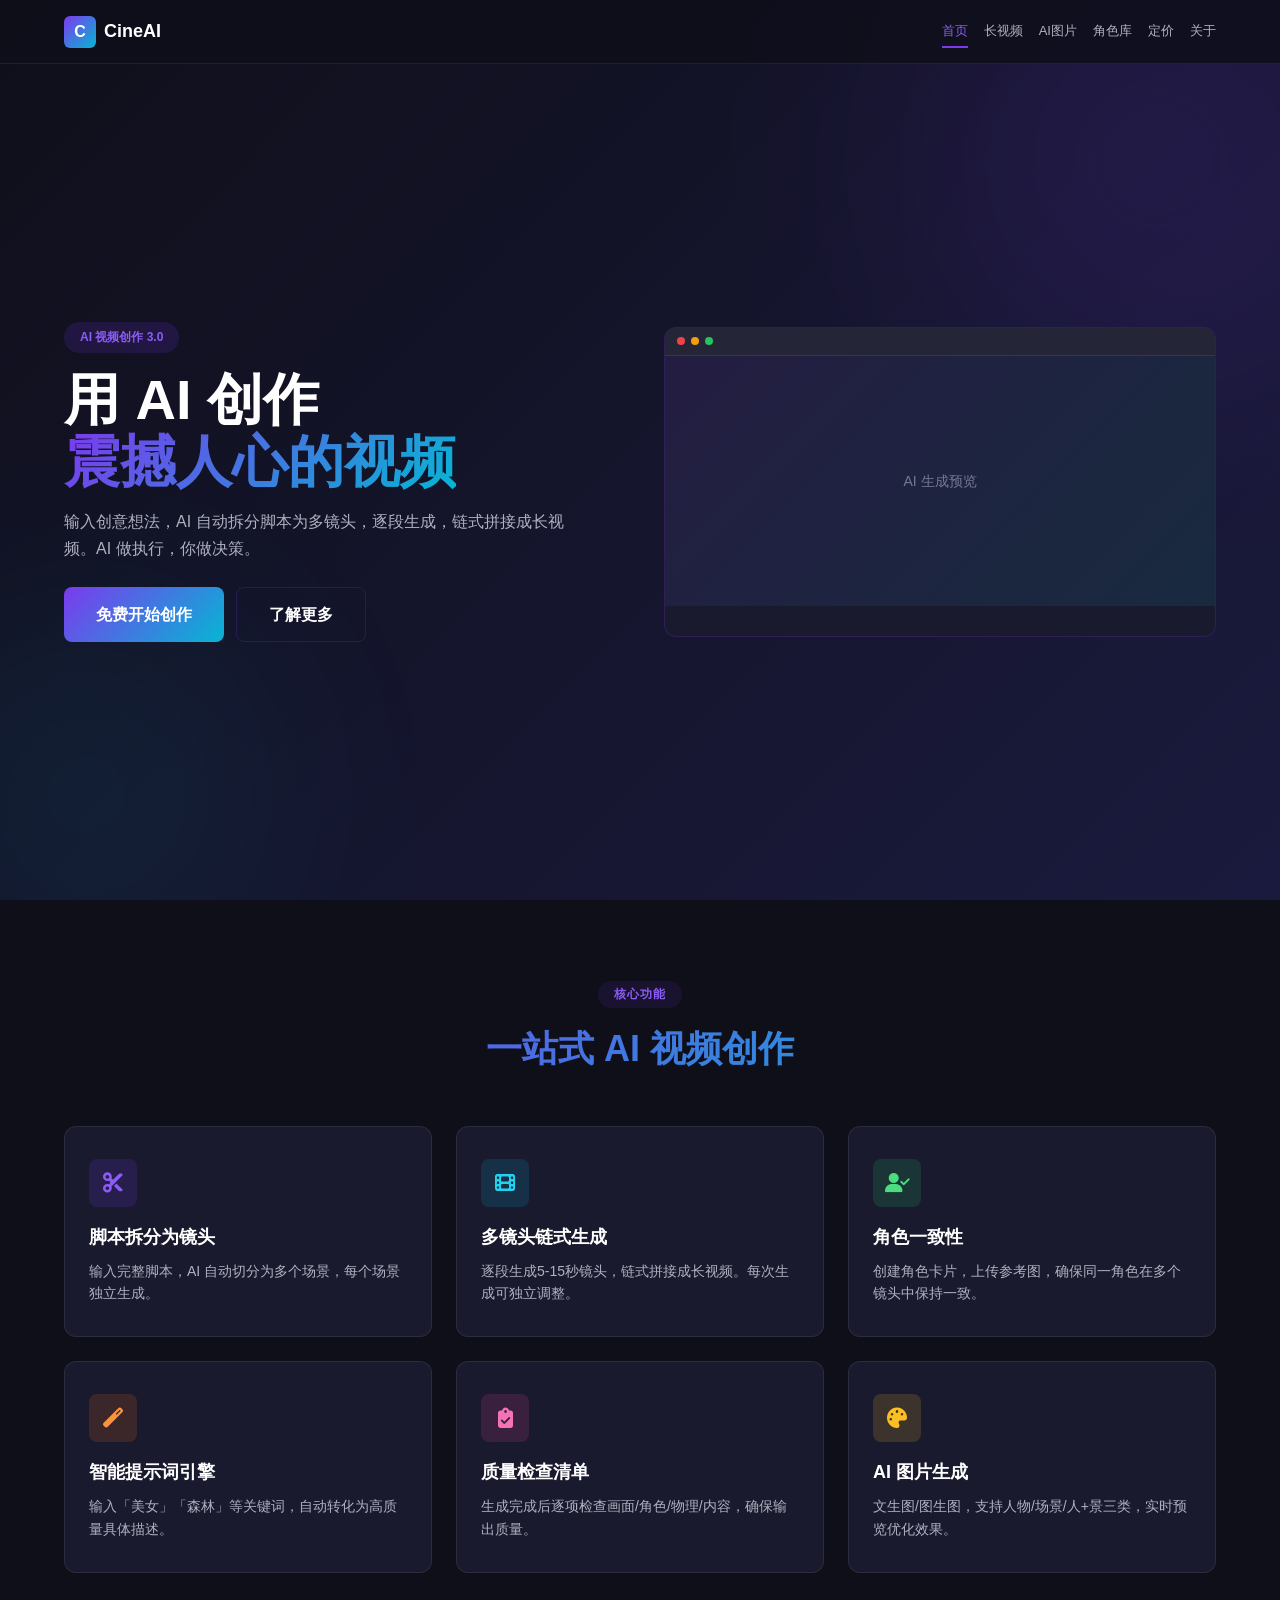
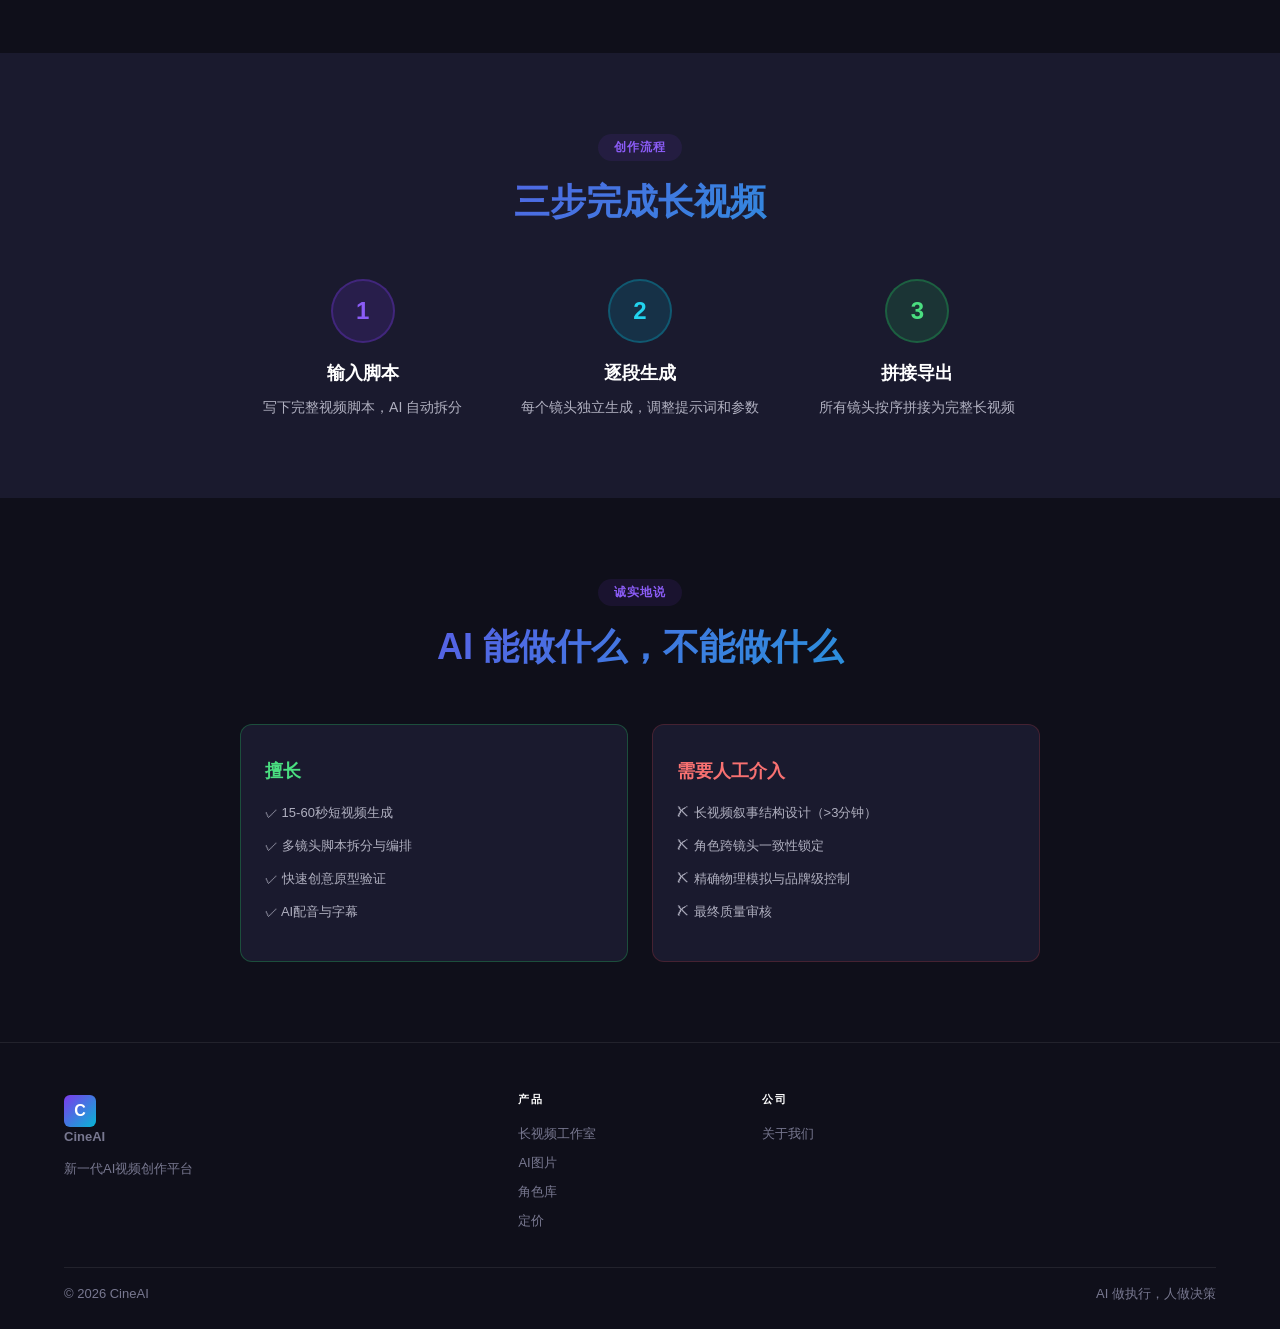
==== commit 4bef1f83: "Rebuild CineAI site v2 based on protocol analysis" ====
--- a/index.html
+++ b/index.html
@@ -3,618 +3,111 @@
 <head>
   <meta charset="UTF-8">
   <meta name="viewport" content="width=device-width, initial-scale=1.0">
-  <title>CineAI - AI长视频创作平台 | 智能生成高质量视频</title>
-  <meta name="description" content="CineAI 是新一代AI长视频创作平台，支持文本到视频、图像到视频、智能编辑等功能，让每个人都能轻松创作专业级长视频内容。">
-  <meta name="keywords" content="AI视频生成, 长视频, AI创作, 文生视频, 图生视频, AI视频编辑">
-  
-  <!-- Open Graph -->
-  <meta property="og:title" content="CineAI - AI长视频创作平台">
-  <meta property="og:description" content="用AI智能生成高质量长视频内容，一分钟创作专业级影片">
-  <meta property="og:type" content="website">
-  <meta property="og:image" content="https://cineai.ai/og-image.png">
-  <meta property="og:url" content="https://cineai.ai">
-  
-  <!-- Fonts & Icons -->
+  <title>CineAI - AI视频创作平台</title>
+  <meta name="description" content="新一代AI视频创作平台，脚本拆分、多镜头生成、链式拼接">
   <link rel="preconnect" href="https://fonts.googleapis.com">
   <link rel="preconnect" href="https://fonts.gstatic.com" crossorigin>
   <link href="https://fonts.googleapis.com/css2?family=Inter:wght@400;500;600;700;800;900&display=swap" rel="stylesheet">
   <link rel="stylesheet" href="https://cdnjs.cloudflare.com/ajax/libs/font-awesome/6.5.1/css/all.min.css">
-  
-  <!-- Styles -->
   <link rel="stylesheet" href="css/style.css">
-  <meta http-equiv="Content-Security-Policy" content="default-src 'self'; script-src 'self' 'unsafe-inline' https://cdnjs.cloudflare.com; style-src 'self' 'unsafe-inline' https://fonts.googleapis.com https://cdnjs.cloudflare.com; font-src 'self' https://fonts.gstatic.com https://cdnjs.cloudflare.com; img-src 'self' data: https:; connect-src 'self' https://api.github.com https://api.vercel.com;">
-  <link rel="icon" type="image/svg+xml" href="data:image/svg+xml,%3Csvg xmlns='http://www.w3.org/2000/svg' viewBox='0 0 32 32'%3E%3Crect width='32' height='32' rx='6' fill='%237C3AED'/%3E%3Ctext x='16' y='23' text-anchor='middle' fill='white' font-size='22' font-weight='bold' font-family='sans-serif'%3EC%3C/text%3E%3C/svg%3E">
 </head>
 <body>
-  <!-- Navigation -->
-  <nav class="nav">
-    <div class="nav-inner">
-      <a href="index.html" class="nav-logo">
-        <div class="nav-logo-icon">C</div>
-        CineAI
-      </a>
-      
-      <div class="nav-links">
-        <a href="index.html" class="active">首页</a>
-        <a href="apps.html">AI工具</a>
-        <a href="workflow.html">协作工作流</a>
-        <a href="create.html">长视频工作室</a>
-        <a href="pricing.html">定价</a>
-        <a href="image.html">AI图片</a>
-        <a href="characters.html">角色库</a>
-        <a href="help.html">帮助</a>
-        <a href="showcase.html">案例</a>
-        <a href="about.html">关于我们</a>
-      </div>
-      
-      <div class="nav-actions">
-        <a href="create.html" class="btn btn-primary btn-sm">
-          <i class="fas fa-wand-magic-sparkles"></i> 开始创作
-        </a>
-        <button class="mobile-menu-btn" aria-label="打开菜单">
-          <i class="fas fa-bars"></i>
-        </button>
-      </div>
+  <nav class="nav"><div class="nav-inner">
+    <a href="index.html" class="nav-logo"><div class="nav-logo-icon">C</div>CineAI</a>
+    <div class="nav-links">
+      <a href="index.html" class="active">首页</a>
+      <a href="studio.html">长视频</a>
+      <a href="image.html">AI图片</a>
+      <a href="characters.html">角色库</a>
+      <a href="pricing.html">定价</a>
+      <a href="about.html">关于</a>
     </div>
-  </nav>
+    <button class="mobile-menu-btn"><i class="fas fa-bars"></i></button>
+  </div></nav>
 
-  <!-- Mobile Menu -->
-  <div class="mobile-menu">
-    <a href="index.html" class="active">首页</a>
-    <a href="apps.html">AI工具</a>
-    <a href="workflow.html">协作工作流</a>
-    <a href="create.html">长视频工作室</a>
-    <a href="pricing.html">定价方案</a>
-    <a href="image.html">AI图片</a>
-    <a href="characters.html">角色库</a>
-    <a href="help.html">帮助中心</a>
-    <a href="showcase.html">案例展示</a>
-    <a href="about.html">关于我们</a>
-    <a href="create.html" class="btn btn-primary" style="margin-top:16px;text-align:center;border-bottom:none;">
-      <i class="fas fa-wand-magic-sparkles"></i> 开始创作
-    </a>
-  </div>
-
-  <!-- Hero Section -->
   <section class="hero">
-    <div class="hero-bg-effects">
-      <div class="hero-glow hero-glow-1"></div>
-      <div class="hero-glow hero-glow-2"></div>
-      <div class="hero-glow hero-glow-3"></div>
-      <div class="hero-grid-bg"></div>
-    </div>
-    
+    <div class="hero-glow hero-glow-1"></div>
+    <div class="hero-glow hero-glow-2"></div>
     <div class="container">
       <div class="hero-content">
-        <div class="hero-text">
-          <div class="badge">
-            <span class="badge-dot"></span>
-            AI 视频生成 3.0 时代已到来
-          </div>
-          
-          <h1 class="hero-title">
-            用 <span class="highlight">AI</span> 创作<br>震撼人心的长视频
-          </h1>
-          
-          <p class="hero-desc">
-            CineAI 是新一代AI视频创作平台。输入你的创意想法，AI快速生成视频素材，你精调、编排、完善——AI做70%的执行，你做30%的创意决策，效率提升10倍。
-          </p>
-          
+        <div>
+          <div style="font-size:12px;font-weight:700;color:var(--primary-light);background:rgba(124,58,237,0.15);padding:6px 16px;border-radius:999px;display:inline-block;margin-bottom:16px;">AI 视频创作 3.0</div>
+          <h1 class="hero-title">用 AI 创作<br><span class="highlight">震撼人心的视频</span></h1>
+          <p>输入创意想法，AI 自动拆分脚本为多镜头，逐段生成，链式拼接成长视频。AI 做执行，你做决策。</p>
           <div class="hero-actions">
-            <a href="create.html" class="btn btn-primary btn-lg">
-              <i class="fas fa-wand-magic-sparkles"></i> 免费开始创作
-            </a>
-            <a href="#features" class="btn btn-secondary btn-lg">
-              <i class="fas fa-play"></i> 观看演示
-            </a>
-          </div>
-          
-          <div class="hero-stats">
-            <div>
-              <div class="hero-stat-value">500万+</div>
-              <div class="hero-stat-label">视频生成</div>
-            </div>
-            <div>
-              <div class="hero-stat-value">120+</div>
-              <div class="hero-stat-label">国家用户</div>
-            </div>
-            <div>
-              <div class="hero-stat-value">98.6%</div>
-              <div class="hero-stat-label">满意率</div>
-            </div>
+            <a href="studio.html" class="btn btn-primary btn-lg">免费开始创作</a>
+            <a href="#features" class="btn btn-secondary btn-lg">了解更多</a>
           </div>
         </div>
-        
         <div class="hero-visual">
-          <div class="hero-video-mock">
-            <div class="mock-video-bar">
-              <span class="mock-video-dot"></span>
-              <span class="mock-video-dot"></span>
-              <span class="mock-video-dot"></span>
-            </div>
-            <div class="mock-video-content">
-              <div class="mock-frame">
-                <div class="mock-frame-inner">
-                  <span class="mock-frame-label">AI 生成预览</span>
-                </div>
-              </div>
-              <div class="play-btn">
-                <i class="fas fa-play" style="font-size:24px;color:white;margin-left:3px;"></i>
-              </div>
-            </div>
-          </div>
-          
-          <div class="hero-floating-badge floating-badge-1 fade-in fade-in-delay-3">
-            <div class="floating-badge-icon">
-              <i class="fas fa-film"></i>
-            </div>
-            <div>
-              <div style="font-weight:600;font-size:14px;">4K 画质</div>
-              <div style="font-size:12px;color:var(--text-tertiary);">超高清输出</div>
-            </div>
-          </div>
-          
-          <div class="hero-floating-badge floating-badge-2 fade-in fade-in-delay-4">
-            <div class="floating-badge-icon">
-              <i class="fas fa-clock"></i>
-            </div>
-            <div>
-              <div style="font-weight:600;font-size:14px;">5分钟生成</div>
-              <div style="font-size:12px;color:var(--text-tertiary);">60秒长视频</div>
-            </div>
+          <div class="hero-mock">
+            <div class="mock-bar"><span class="mock-dot"></span><span class="mock-dot"></span><span class="mock-dot"></span></div>
+            <div class="mock-content"><span style="color:var(--text-tertiary);font-size:14px;">AI 生成预览</span></div>
           </div>
         </div>
       </div>
     </div>
   </section>
 
-  <!-- Features Section -->
   <section class="section" id="features">
     <div class="container">
-      <div class="section-header animate-on-scroll">
-        <span class="section-tag">核心功能</span>
-        <h2 class="section-title">一站式 AI 视频创作</h2>
-        <p class="section-subtitle">从构思到成品，AI 贯穿整个创作流程，让视频制作前所未有的简单</p>
+      <div class="section-header"><span class="section-tag">核心功能</span><h2 class="section-title">一站式 AI 视频创作</h2></div>
+      <div class="features-grid">
+        <div class="card"><div class="card-icon" style="background:rgba(124,58,237,0.15);color:var(--primary-light);"><i class="fas fa-scissors"></i></div><h3>脚本拆分为镜头</h3><p>输入完整脚本，AI 自动切分为多个场景，每个场景独立生成。</p></div>
+        <div class="card"><div class="card-icon" style="background:rgba(6,182,212,0.15);color:var(--accent-light);"><i class="fas fa-film"></i></div><h3>多镜头链式生成</h3><p>逐段生成5-15秒镜头，链式拼接成长视频。每次生成可独立调整。</p></div>
+        <div class="card"><div class="card-icon" style="background:rgba(34,197,94,0.15);color:#4ADE80;"><i class="fas fa-user-check"></i></div><h3>角色一致性</h3><p>创建角色卡片，上传参考图，确保同一角色在多个镜头中保持一致。</p></div>
+        <div class="card"><div class="card-icon" style="background:rgba(249,115,22,0.15);color:#FB923C;"><i class="fas fa-magic"></i></div><h3>智能提示词引擎</h3><p>输入「美女」「森林」等关键词，自动转化为高质量具体描述。</p></div>
+        <div class="card"><div class="card-icon" style="background:rgba(236,72,153,0.15);color:#F472B6;"><i class="fas fa-clipboard-check"></i></div><h3>质量检查清单</h3><p>生成完成后逐项检查画面/角色/物理/内容，确保输出质量。</p></div>
+        <div class="card"><div class="card-icon" style="background:rgba(251,191,36,0.15);color:#FBBF24;"><i class="fas fa-palette"></i></div><h3>AI 图片生成</h3><p>文生图/图生图，支持人物/场景/人+景三类，实时预览优化效果。</p></div>
       </div>
-      
-      <div class="features-grid">
-        <div class="feature-card animate-on-scroll fade-in-delay-1">
-          <div class="feature-icon purple">
-            <i class="fas fa-pen-fancy"></i>
-          </div>
-          <h3 class="feature-title">文生视频 (Text-to-Video)</h3>
-          <p class="feature-desc">输入文字描述，AI 自动理解你的创意，生成匹配的高质量视频画面。支持中英文双语提示。</p>
-          <a href="create.html" class="feature-link">
-            开始体验 <i class="fas fa-arrow-right"></i>
-          </a>
+    </div>
+  </section>
+
+  <section class="section" style="background:var(--bg-card);">
+    <div class="container">
+      <div class="section-header"><span class="section-tag">创作流程</span><h2 class="section-title">三步完成长视频</h2></div>
+      <div style="display:grid;grid-template-columns:repeat(3,1fr);gap:32px;text-align:center;max-width:800px;margin:0 auto;">
+        <div><div style="width:64px;height:64px;border-radius:50%;background:rgba(124,58,237,0.15);border:2px solid rgba(124,58,237,0.3);display:flex;align-items:center;justify-content:center;margin:0 auto 16px;font-size:24px;font-weight:800;color:var(--primary-light);">1</div><h3 style="font-size:18px;font-weight:700;margin-bottom:8px;">输入脚本</h3><p style="font-size:14px;color:var(--text-secondary);">写下完整视频脚本，AI 自动拆分</p></div>
+        <div><div style="width:64px;height:64px;border-radius:50%;background:rgba(6,182,212,0.15);border:2px solid rgba(6,182,212,0.3);display:flex;align-items:center;justify-content:center;margin:0 auto 16px;font-size:24px;font-weight:800;color:var(--accent-light);">2</div><h3 style="font-size:18px;font-weight:700;margin-bottom:8px;">逐段生成</h3><p style="font-size:14px;color:var(--text-secondary);">每个镜头独立生成，调整提示词和参数</p></div>
+        <div><div style="width:64px;height:64px;border-radius:50%;background:rgba(34,197,94,0.15);border:2px solid rgba(34,197,94,0.3);display:flex;align-items:center;justify-content:center;margin:0 auto 16px;font-size:24px;font-weight:800;color:#4ADE80;">3</div><h3 style="font-size:18px;font-weight:700;margin-bottom:8px;">拼接导出</h3><p style="font-size:14px;color:var(--text-secondary);">所有镜头按序拼接为完整长视频</p></div>
+      </div>
+    </div>
+  </section>
+
+  <section class="section">
+    <div class="container">
+      <div class="section-header"><span class="section-tag">诚实地说</span><h2 class="section-title">AI 能做什么，不能做什么</h2></div>
+      <div style="display:grid;grid-template-columns:1fr 1fr;gap:24px;max-width:800px;margin:0 auto;">
+        <div class="card" style="border-color:rgba(34,197,94,0.3);">
+          <h3 style="color:#4ADE80;">擅长</h3>
+          <ul style="list-style:none;padding:0;margin-top:12px;">
+            <li style="padding:6px 0;font-size:13px;color:var(--text-secondary);">✓ 15-60秒短视频生成</li>
+            <li style="padding:6px 0;font-size:13px;color:var(--text-secondary);">✓ 多镜头脚本拆分与编排</li>
+            <li style="padding:6px 0;font-size:13px;color:var(--text-secondary);">✓ 快速创意原型验证</li>
+            <li style="padding:6px 0;font-size:13px;color:var(--text-secondary);">✓ AI配音与字幕</li>
+          </ul>
         </div>
-        
-        <div class="feature-card animate-on-scroll fade-in-delay-2">
-          <div class="feature-icon cyan">
-            <i class="fas fa-image"></i>
-          </div>
-          <h3 class="feature-title">图生视频 (Image-to-Video)</h3>
-          <p class="feature-desc">上传图片作为起始帧，AI 自动生成连续动态视频。也支持首尾帧控制，精确引导视频内容。</p>
-          <a href="create.html" class="feature-link">
-            开始体验 <i class="fas fa-arrow-right"></i>
-          </a>
-        </div>
-        
-        <div class="feature-card animate-on-scroll fade-in-delay-3">
-          <div class="feature-icon green">
-            <i class="fas fa-scissors"></i>
-          </div>
-          <h3 class="feature-title">智能视频编辑</h3>
-          <p class="feature-desc">AI 驱动的视频剪辑工具：风格转换、背景替换、局部修改、视频扩展，一切无需专业软件。</p>
-          <a href="create.html" class="feature-link">
-            开始体验 <i class="fas fa-arrow-right"></i>
-          </a>
-        </div>
-        
-        <div class="feature-card animate-on-scroll fade-in-delay-1">
-          <div class="feature-icon orange">
-            <i class="fas fa-microphone"></i>
-          </div>
-          <h3 class="feature-title">AI 配音与音效</h3>
-          <p class="feature-desc">自动生成与画面匹配的配音、背景音乐和音效。支持2000+种声音风格和160+种语言。</p>
-          <a href="create.html" class="feature-link">
-            开始体验 <i class="fas fa-arrow-right"></i>
-          </a>
-        </div>
-        
-        <div class="feature-card animate-on-scroll fade-in-delay-2">
-          <div class="feature-icon pink">
-            <i class="fas fa-user-check"></i>
-          </div>
-          <h3 class="feature-title">角色一致性</h3>
-          <p class="feature-desc">同一角色在多镜头中保持面部特征、着装、体态一致。适合叙事性长视频的内容创作。</p>
-          <a href="create.html" class="feature-link">
-            开始体验 <i class="fas fa-arrow-right"></i>
-          </a>
-        </div>
-        
-        <div class="feature-card animate-on-scroll fade-in-delay-3">
-          <div class="feature-icon blue">
-            <i class="fas fa-film"></i>
-          </div>
-          <h3 class="feature-title">长视频分镜</h3>
-          <p class="feature-desc">AI 自动将长视频分割为多场景、多镜头，保持叙事连贯性。支持60秒以上的长视频生成。</p>
-          <a href="create.html" class="feature-link">
-            开始体验 <i class="fas fa-arrow-right"></i>
-          </a>
+        <div class="card" style="border-color:rgba(239,68,68,0.2);">
+          <h3 style="color:#F87171;">需要人工介入</h3>
+          <ul style="list-style:none;padding:0;margin-top:12px;">
+            <li style="padding:6px 0;font-size:13px;color:var(--text-secondary);">✗ 长视频叙事结构设计（>3分钟）</li>
+            <li style="padding:6px 0;font-size:13px;color:var(--text-secondary);">✗ 角色跨镜头一致性锁定</li>
+            <li style="padding:6px 0;font-size:13px;color:var(--text-secondary);">✗ 精确物理模拟与品牌级控制</li>
+            <li style="padding:6px 0;font-size:13px;color:var(--text-secondary);">✗ 最终质量审核</li>
+          </ul>
         </div>
       </div>
     </div>
   </section>
 
-  <!-- Process / Workflow Section -->
-  <section class="section" style="background:var(--bg-secondary);">
-    <div class="container">
-      <div class="section-header animate-on-scroll">
-        <span class="section-tag">创作流程</span>
-        <h2 class="section-title">四步完成视频创作</h2>
-        <p class="section-subtitle">简单的操作流程，专业级的视频输出</p>
-      </div>
-      
-      <div class="process-steps">
-        <div class="process-step animate-on-scroll">
-          <div class="process-step-number">1</div>
-          <h3 class="process-step-title">输入创意</h3>
-          <p class="process-step-desc">用文字描述你的视频构思，或上传参考图片作为起点</p>
-        </div>
-        
-        <div class="process-step animate-on-scroll fade-in-delay-1">
-          <div class="process-step-number">2</div>
-          <h3 class="process-step-title">AI 生成</h3>
-          <p class="process-step-desc">选择模型和参数，AI 自动完成视频生成与多镜头编排</p>
-        </div>
-        
-        <div class="process-step animate-on-scroll fade-in-delay-2">
-          <div class="process-step-number">3</div>
-          <h3 class="process-step-title">智能优化</h3>
-          <p class="process-step-desc">使用AI编辑工具精调画面，添加配音和音效，完善细节</p>
-        </div>
-        
-        <div class="process-step animate-on-scroll fade-in-delay-3">
-          <div class="process-step-number">4</div>
-          <h3 class="process-step-title">导出发布</h3>
-          <p class="process-step-desc">一键导出4K高清视频，直接分享到各大社交平台</p>
-        </div>
-      </div>
+  <footer class="footer"><div class="container">
+    <div class="footer-grid">
+      <div class="footer-col"><a href="index.html" class="nav-logo"><div class="nav-logo-icon">C</div>CineAI</a><p style="font-size:13px;color:var(--text-tertiary);margin-top:8px;">新一代AI视频创作平台</p></div>
+      <div class="footer-col"><h4>产品</h4><a href="studio.html">长视频工作室</a><a href="image.html">AI图片</a><a href="characters.html">角色库</a><a href="pricing.html">定价</a></div>
+      <div class="footer-col"><h4>公司</h4><a href="about.html">关于我们</a></div>
     </div>
-  </section>
-
-  <!-- Showcase Section -->
-  <section class="section">
-    <div class="container">
-      <div class="section-header animate-on-scroll">
-        <span class="section-tag">精选作品</span>
-        <h2 class="section-title">看看大家都创作了什么</h2>
-        <p class="section-subtitle">来自全球创作者的 AI 视频作品展示</p>
-      </div>
-      
-      <div class="showcase-grid">
-        <div class="showcase-item animate-on-scroll fade-in-delay-1">
-          <div class="showcase-thumb" style="background:linear-gradient(135deg,rgba(124,58,237,0.2),rgba(6,182,212,0.1));">
-            <div class="showcase-thumb-bg" style="background:radial-gradient(circle at 30% 40%,rgba(124,58,237,0.15),transparent 60%);"></div>
-            <span class="showcase-thumb-label">
-              <i class="fas fa-play"></i> 预览
-            </span>
-          </div>
-          <div class="showcase-info">
-            <h4>未来城市 · 科幻短片</h4>
-            <p>文生视频 · 45秒 · 4K</p>
-          </div>
-        </div>
-        
-        <div class="showcase-item animate-on-scroll fade-in-delay-2">
-          <div class="showcase-thumb" style="background:linear-gradient(135deg,rgba(6,182,212,0.2),rgba(34,197,94,0.1));">
-            <div class="showcase-thumb-bg" style="background:radial-gradient(circle at 60% 30%,rgba(6,182,212,0.15),transparent 60%);"></div>
-            <span class="showcase-thumb-label">
-              <i class="fas fa-play"></i> 预览
-            </span>
-          </div>
-          <div class="showcase-info">
-            <h4>自然的呼吸 · 纪录片</h4>
-            <p>图生视频 · 60秒 · 4K</p>
-          </div>
-        </div>
-        
-        <div class="showcase-item animate-on-scroll fade-in-delay-3">
-          <div class="showcase-thumb" style="background:linear-gradient(135deg,rgba(236,72,153,0.2),rgba(124,58,237,0.1));">
-            <div class="showcase-thumb-bg" style="background:radial-gradient(circle at 50% 50%,rgba(236,72,153,0.15),transparent 60%);"></div>
-            <span class="showcase-thumb-label">
-              <i class="fas fa-play"></i> 预览
-            </span>
-          </div>
-          <div class="showcase-info">
-            <h4>美食之旅 · 品牌广告</h4>
-            <p>文生视频 · 30秒 · 1080p</p>
-          </div>
-        </div>
-      </div>
-    </div>
-  </section>
-
-  <!-- Pricing Preview Section -->
-  <section class="section" style="background:var(--bg-secondary);">
-    <div class="container">
-      <div class="section-header animate-on-scroll">
-        <span class="section-tag">定价方案</span>
-        <h2 class="section-title">选择适合你的方案</h2>
-        <p class="section-subtitle">从个人创作者到企业团队，总有一款适合你</p>
-      </div>
-      
-      <div class="pricing-grid">
-        <div class="pricing-card animate-on-scroll">
-          <h3 class="pricing-name">免费版</h3>
-          <p class="pricing-desc">适合初次体验</p>
-          <div class="pricing-price">
-            <span class="pricing-currency">¥</span>
-            <span class="pricing-amount">0</span>
-            <span class="pricing-period">/月</span>
-          </div>
-          <ul class="pricing-features">
-            <li>每月 10 次生成</li>
-            <li>最长 15 秒视频</li>
-            <li>720p 分辨率</li>
-            <li>基础文生视频</li>
-            <li>社区模板</li>
-          </ul>
-          <a href="create.html" class="btn btn-ghost">免费使用</a>
-        </div>
-        
-        <div class="pricing-card animate-on-scroll fade-in-delay-1">
-          <h3 class="pricing-name">专业版</h3>
-          <p class="pricing-desc">个人创作者的理想之选</p>
-          <div class="pricing-price">
-            <span class="pricing-currency">¥</span>
-            <span class="pricing-amount">68</span>
-            <span class="pricing-period">/月</span>
-          </div>
-          <ul class="pricing-features">
-            <li>每月 200 次生成</li>
-            <li>最长 60 秒视频</li>
-            <li>1080p 分辨率</li>
-            <li>文生视频 + 图生视频</li>
-            <li>AI 配音功能</li>
-            <li>无水印导出</li>
-          </ul>
-          <a href="create.html" class="btn btn-secondary">立即订阅</a>
-        </div>
-        
-        <div class="pricing-card featured animate-on-scroll fade-in-delay-2">
-          <span class="pricing-badge">最受欢迎</span>
-          <h3 class="pricing-name">旗舰版</h3>
-          <p class="pricing-desc">专业创作者首选</p>
-          <div class="pricing-price">
-            <span class="pricing-currency">¥</span>
-            <span class="pricing-amount">168</span>
-            <span class="pricing-period">/月</span>
-          </div>
-          <ul class="pricing-features">
-            <li>每月 800 次生成</li>
-            <li>最长 180 秒视频</li>
-            <li>4K 分辨率</li>
-            <li>全功能模型访问</li>
-            <li>角色一致性功能</li>
-            <li>AI 配音 + 音效</li>
-            <li>优先生成队列</li>
-          </ul>
-          <a href="create.html" class="btn btn-primary">立即订阅</a>
-        </div>
-        
-        <div class="pricing-card animate-on-scroll fade-in-delay-3">
-          <h3 class="pricing-name">企业版</h3>
-          <p class="pricing-desc">满足团队协作需求</p>
-          <div class="pricing-price">
-            <span class="pricing-currency">¥</span>
-            <span class="pricing-amount">599</span>
-            <span class="pricing-period">/月</span>
-          </div>
-          <ul class="pricing-features">
-            <li>无限生成次数</li>
-            <li>最长 600 秒视频</li>
-            <li>4K + 8K 分辨率</li>
-            <li>团队协作空间</li>
-            <li>品牌套件(Brand Kit)</li>
-            <li>专用API接入</li>
-            <li>专属客户经理</li>
-          </ul>
-          <a href="about.html" class="btn btn-secondary">联系销售</a>
-        </div>
-      </div>
-      
-      <div style="text-align:center;margin-top:var(--space-xl);">
-        <a href="pricing.html" class="btn btn-ghost" style="text-decoration:underline;">
-          查看完整价格对比 <i class="fas fa-arrow-right"></i>
-        </a>
-      </div>
-    </div>
-  </section>
-
-  <!-- FAQ Section -->
-  <section class="section">
-    <div class="container">
-      <div class="section-header animate-on-scroll">
-        <span class="section-tag">常见问题</span>
-        <h2 class="section-title">你可能会想知道</h2>
-      </div>
-      
-      <div class="faq-list">
-        <div class="faq-item animate-on-scroll">
-          <div class="faq-question">
-            CineAI 生成的视频有多长？
-            <span class="faq-toggle"><i class="fas fa-plus"></i></span>
-          </div>
-          <div class="faq-answer">
-            免费版支持最长15秒视频，专业版支持最长60秒，旗舰版支持最长180秒（3分钟），企业版支持最长600秒（10分钟）的长视频生成。所有版本均支持多镜头叙事。
-          </div>
-        </div>
-        
-        <div class="faq-item animate-on-scroll fade-in-delay-1">
-          <div class="faq-question">
-            生成一个视频需要多长时间？
-            <span class="faq-toggle"><i class="fas fa-plus"></i></span>
-          </div>
-          <div class="faq-answer">
-            生成时间取决于视频长度和分辨率。15秒720p视频约需30秒，60秒1080p视频约需2-3分钟，180秒4K视频约需5-8分钟。旗舰版和企业版用户享有优先生成队列。
-          </div>
-        </div>
-        
-        <div class="faq-item animate-on-scroll fade-in-delay-2">
-          <div class="faq-question">
-            CineAI 支持哪些语言？
-            <span class="faq-toggle"><i class="fas fa-plus"></i></span>
-          </div>
-          <div class="faq-answer">
-            提示词输入支持中文、英文等多种语言。AI 配音支持160+种语言和2000+种声音风格。界面目前支持简体中文和英文。
-          </div>
-        </div>
-        
-        <div class="faq-item animate-on-scroll fade-in-delay-3">
-          <div class="faq-question">
-            生成的视频版权归谁所有？
-            <span class="faq-toggle"><i class="fas fa-plus"></i></span>
-          </div>
-          <div class="faq-answer">
-            你生成的视频版权完全归你所有。CineAI 不保留任何权利。付费用户可商用导出无水印视频。
-          </div>
-        </div>
-      </div>
-    </div>
-  </section>
-
-  <!-- Transparent Communication Section -->
-  <section class="section" style="background:var(--bg-secondary);">
-    <div class="container">
-      <div class="section-header animate-on-scroll">
-        <span class="section-tag">诚实地说</span>
-        <h2 class="section-title">AI能做什么，不能做什么</h2>
-        <p class="section-subtitle">我们不夸大AI的能力。以下是CineAI的最佳使用方式和需要注意的地方</p>
-      </div>
-      
-      <div style="display:grid;grid-template-columns:1fr 1fr;gap:var(--space-lg);max-width:900px;margin:0 auto;">
-        <div class="feature-card animate-on-scroll" style="border-color:rgba(34,197,94,0.3);">
-          <div class="feature-icon green" style="margin-bottom:var(--space-md);">
-            <i class="fas fa-check-circle"></i>
-          </div>
-          <h3 class="feature-title">CineAI 擅长</h3>
-          <ul style="list-style:none;padding:0;margin-top:var(--space-md);">
-            <li style="padding:8px 0;border-bottom:1px solid var(--border-color-light);color:var(--text-secondary);font-size:var(--font-size-sm);">✓ <strong>15-60秒短视频</strong> — 社交媒体、广告、快速内容</li>
-            <li style="padding:8px 0;border-bottom:1px solid var(--border-color-light);color:var(--text-secondary);font-size:var(--font-size-sm);">✓ <strong>快速原型验证</strong> — 在投入正式制作前测试创意方向</li>
-            <li style="padding:8px 0;border-bottom:1px solid var(--border-color-light);color:var(--text-secondary);font-size:var(--font-size-sm);">✓ <strong>批量素材生成</strong> — 电商展示、产品演示、模板视频</li>
-            <li style="padding:8px 0;border-bottom:1px solid var(--border-color-light);color:var(--text-secondary);font-size:var(--font-size-sm);">✓ <strong>创意探索</strong> — 快速生成不同风格、不同构图的视觉方案</li>
-            <li style="padding:8px 0;color:var(--text-secondary);font-size:var(--font-size-sm);">✓ <strong>AI配音+字幕</strong> — 自动生成多语言配音和字幕</li>
-          </ul>
-        </div>
-        
-        <div class="feature-card animate-on-scroll fade-in-delay-1" style="border-color:rgba(239,68,68,0.2);">
-          <div class="feature-icon" style="background:rgba(239,68,68,0.1);color:#F87171;width:56px;height:56px;border-radius:var(--border-radius-md);display:flex;align-items:center;justify-content:center;font-size:24px;margin-bottom:var(--space-md);">
-            <i class="fas fa-exclamation-triangle"></i>
-          </div>
-          <h3 class="feature-title">需要人工介入</h3>
-          <ul style="list-style:none;padding:0;margin-top:var(--space-md);">
-            <li style="padding:8px 0;border-bottom:1px solid var(--border-color-light);color:var(--text-secondary);font-size:var(--font-size-sm);">✗ <strong>长视频叙事</strong>（>3分钟）— AI缺乏故事规划能力，需人工设计结构</li>
-            <li style="padding:8px 0;border-bottom:1px solid var(--border-color-light);color:var(--text-secondary);font-size:var(--font-size-sm);">✗ <strong>角色一致性</strong> — 多镜头中角色外观可能变化，需参考图锁定</li>
-            <li style="padding:8px 0;border-bottom:1px solid var(--border-color-light);color:var(--text-secondary);font-size:var(--font-size-sm);">✗ <strong>精确物理模拟</strong> — AI不学物理定律，复杂物理场景建议实拍或CG</li>
-            <li style="padding:8px 0;border-bottom:1px solid var(--border-color-light);color:var(--text-secondary);font-size:var(--font-size-sm);">✗ <strong>品牌级精确控制</strong> — 需要像素级精确的内容请使用传统工具+AI辅助</li>
-            <li style="padding:8px 0;color:var(--text-secondary);font-size:var(--font-size-sm);">✗ <strong>最终质量审核</strong> — AI生成的内容发布前建议人工检查</li>
-          </ul>
-        </div>
-      </div>
-      
-      <div style="text-align:center;margin-top:var(--space-xl);">
-        <p style="color:var(--text-tertiary);font-size:var(--font-size-sm);">
-          💡 <strong>最佳实践：</strong>AI生成素材 + 人工编排精调 = 10倍效率的专业级输出
-        </p>
-      </div>
-    </div>
-  </section>
-
-  <!-- CTA Section -->
-  <section class="section">
-    <div class="container">
-      <div class="cta-box animate-on-scroll">
-        <h2 class="cta-title">准备好创作你的第一部AI视频了吗？</h2>
-        <p class="cta-desc">无需专业设备，无需剪辑经验，用AI释放你的创意潜能。</p>
-        <div style="display:flex;gap:16px;justify-content:center;flex-wrap:wrap;">
-          <a href="create.html" class="btn btn-primary btn-lg">
-            <i class="fas fa-wand-magic-sparkles"></i> 免费开始创作
-          </a>
-          <a href="about.html" class="btn btn-secondary btn-lg">
-            <i class="fas fa-info-circle"></i> 了解更多
-          </a>
-        </div>
-      </div>
-    </div>
-  </section>
-
-  <!-- Footer -->
-  <footer class="footer">
-    <div class="container">
-      <div class="footer-grid">
-        <div class="footer-col">
-          <a href="index.html" class="nav-logo" style="font-size:var(--font-size-xl);">
-            <div class="nav-logo-icon">C</div>
-            CineAI
-          </a>
-          <p class="footer-brand-desc">
-            CineAI 是新一代AI长视频创作平台，致力于让每个人都能轻松创作专业级视频内容。
-          </p>
-          <div class="footer-social">
-            <a href="#" aria-label="GitHub"><i class="fab fa-github"></i></a>
-            <a href="#" aria-label="微博"><i class="fab fa-weibo"></i></a>
-            <a href="#" aria-label="微信"><i class="fab fa-weixin"></i></a>
-            <a href="#" aria-label="B站"><span style="font-size:16px;font-weight:700;">B站</span></a>
-            <a href="#" aria-label="Twitter/X"><i class="fab fa-x-twitter"></i></a>
-          </div>
-        </div>
-        
-        <div class="footer-col">
-          <h4 class="footer-col-title">产品</h4>
-          <a href="create.html">长视频工作室</a>
-          <a href="pricing.html">定价方案</a>
-          <a href="#">API 文档</a>
-          <a href="#">更新日志</a>
-          <a href="#">功能请求</a>
-        </div>
-        
-        <div class="footer-col">
-          <h4 class="footer-col-title">资源</h4>
-          <a href="#">帮助中心</a>
-          <a href="#">教程指南</a>
-          <a href="#">社区论坛</a>
-          <a href="#">视频模板</a>
-          <a href="#">创作者博客</a>
-        </div>
-        
-        <div class="footer-col">
-          <h4 class="footer-col-title">公司</h4>
-          <a href="about.html">关于我们</a>
-          <a href="about.html">联系方式</a>
-          <a href="#">加入我们</a>
-          <a href="#">合作伙伴</a>
-          <a href="#">媒体中心</a>
-        </div>
-        
-        <div class="footer-col">
-          <h4 class="footer-col-title">法律</h4>
-          <a href="#">服务条款</a>
-          <a href="#">隐私政策</a>
-          <a href="#">版权声明</a>
-          <a href="#">Cookie 政策</a>
-          <a href="#">GDPR 合规</a>
-        </div>
-      </div>
-      
-      <div class="footer-bottom">
-        <span>&copy; 2026 CineAI. All rights reserved.</span>
-        <span>用 AI 让创作更简单</span>
-      </div>
-    </div>
-  </footer>
-
+    <div class="footer-bottom"><span>&copy; 2026 CineAI</span><span>AI 做执行，人做决策</span></div>
+  </div></footer>
   <script src="js/main.js"></script>
 </body>
 </html>
--- a/css/style.css
+++ b/css/style.css
@@ -1,1665 +1,83 @@
-/* ============================================
-   CineAI - AI长视频创作平台
-   全局样式表
-   ============================================ */
-
-/* --- CSS Variables / Design Tokens --- */
 :root {
-  /* Primary Colors */
-  --color-primary: #7C3AED;
-  --color-primary-light: #8B5CF6;
-  --color-primary-dark: #6D28D9;
-  --color-primary-glow: rgba(124, 58, 237, 0.4);
-
-  /* Accent Colors */
-  --color-accent: #06B6D4;
-  --color-accent-light: #22D3EE;
-  --color-accent-dark: #0891B2;
-
-  /* Gradients */
-  --gradient-primary: linear-gradient(135deg, #7C3AED 0%, #06B6D4 100%);
-  --gradient-hero: linear-gradient(135deg, #0F0F1A 0%, #1A1A3E 50%, #0F0F1A 100%);
-  --gradient-card: linear-gradient(180deg, rgba(124,58,237,0.1) 0%, rgba(6,182,212,0.05) 100%);
-  
-  /* Background Colors */
-  --bg-primary: #0F0F1A;
-  --bg-secondary: #1A1A2E;
-  --bg-card: #252538;
-  --bg-card-hover: #2D2D45;
-  --bg-elevated: #2A2A40;
-  --bg-input: #1E1E32;
-
-  /* Text Colors */
-  --text-primary: #FFFFFF;
-  --text-secondary: #B0B0C0;
-  --text-tertiary: #787890;
-  --text-link: #8B5CF6;
-
-  /* Borders */
-  --border-color: rgba(124, 58, 237, 0.2);
-  --border-color-light: rgba(255, 255, 255, 0.08);
-  --border-radius-sm: 8px;
-  --border-radius-md: 12px;
-  --border-radius-lg: 16px;
-  --border-radius-xl: 24px;
-  --border-radius-full: 9999px;
-
-  /* Shadows */
-  --shadow-sm: 0 2px 8px rgba(0, 0, 0, 0.3);
-  --shadow-md: 0 4px 20px rgba(0, 0, 0, 0.4);
-  --shadow-lg: 0 8px 40px rgba(0, 0, 0, 0.5);
-  --shadow-glow: 0 0 30px rgba(124, 58, 237, 0.3);
-  --shadow-glow-accent: 0 0 30px rgba(6, 182, 212, 0.3);
-
-  /* Spacing */
-  --space-xs: 4px;
-  --space-sm: 8px;
-  --space-md: 16px;
-  --space-lg: 24px;
-  --space-xl: 32px;
-  --space-2xl: 48px;
-  --space-3xl: 64px;
-  --space-4xl: 96px;
-
-  /* Typography */
-  --font-family: 'Inter', -apple-system, BlinkMacSystemFont, 'Segoe UI', Roboto, sans-serif;
-  --font-mono: 'JetBrains Mono', 'Fira Code', 'Consolas', monospace;
-  --font-size-xs: 0.75rem;
-  --font-size-sm: 0.875rem;
-  --font-size-base: 1rem;
-  --font-size-lg: 1.125rem;
-  --font-size-xl: 1.25rem;
-  --font-size-2xl: 1.5rem;
-  --font-size-3xl: 2rem;
-  --font-size-4xl: 2.5rem;
-  --font-size-5xl: 3.5rem;
-  --font-size-6xl: 4.5rem;
-
-  /* Transitions */
-  --transition-fast: 150ms ease;
-  --transition-base: 250ms ease;
-  --transition-slow: 400ms ease;
-
-  /* Layout */
-  --max-width: 1280px;
-  --nav-height: 72px;
+  --primary: #7C3AED; --primary-light: #8B5CF6; --primary-dark: #6D28D9;
+  --accent: #06B6D4; --accent-light: #22D3EE;
+  --bg: #0F0F1A; --bg-card: #1A1A2E; --bg-input: #252538;
+  --text: #FFFFFF; --text-secondary: #B0B0C0; --text-tertiary: #787890;
+  --border: rgba(124,58,237,0.2); --border-light: rgba(255,255,255,0.08);
+  --radius: 12px; --radius-sm: 8px; --radius-full: 9999px;
+  --font: 'Inter', -apple-system, BlinkMacSystemFont, sans-serif;
+  --shadow: 0 4px 20px rgba(0,0,0,0.4);
+  --max-width: 1200px;
+  --nav-height: 64px;
 }
 
-/* --- Reset & Base --- */
-*, *::before, *::after {
-  margin: 0;
-  padding: 0;
-  box-sizing: border-box;
-}
+*, *::before, *::after { margin:0; padding:0; box-sizing:border-box; }
+html { scroll-behavior: smooth; }
+body { font-family:var(--font); background:var(--bg); color:var(--text); line-height:1.6; -webkit-font-smoothing:antialiased; }
+a { color:var(--primary-light); text-decoration:none; }
+.container { width:100%; max-width:var(--max-width); margin:0 auto; padding:0 24px; }
 
-html {
-  scroll-behavior: smooth;
-  font-size: 16px;
-}
+/* Nav */
+.nav { position:fixed; top:0; left:0; right:0; height:var(--nav-height); background:rgba(15,15,26,0.9); backdrop-filter:blur(20px); border-bottom:1px solid var(--border-light); z-index:100; display:flex; align-items:center; }
+.nav-inner { display:flex; align-items:center; justify-content:space-between; width:100%; max-width:var(--max-width); margin:0 auto; padding:0 24px; }
+.nav-logo { display:flex; align-items:center; gap:8px; font-weight:800; font-size:18px; color:var(--text); }
+.nav-logo-icon { width:32px; height:32px; background:linear-gradient(135deg,var(--primary),var(--accent)); border-radius:6px; display:flex; align-items:center; justify-content:center; font-size:16px; font-weight:900; color:white; }
+.nav-links { display:flex; gap:16px; }
+.nav-links a { color:var(--text-secondary); font-size:13px; font-weight:500; padding:4px 0; position:relative; }
+.nav-links a:hover { color:var(--text); }
+.nav-links a.active { color:var(--primary-light); }
+.nav-links a.active::after { content:''; position:absolute; bottom:-2px; left:0; right:0; height:2px; background:var(--primary); }
+.mobile-menu-btn { display:none; background:none; border:none; color:var(--text); font-size:20px; cursor:pointer; }
+@media(max-width:768px){ .nav-links{display:none} .mobile-menu-btn{display:block} }
 
-body {
-  font-family: var(--font-family);
-  background-color: var(--bg-primary);
-  color: var(--text-primary);
-  line-height: 1.6;
-  -webkit-font-smoothing: antialiased;
-  -moz-osx-font-smoothing: grayscale;
-  overflow-x: hidden;
-}
+/* Buttons */
+.btn { display:inline-flex; align-items:center; gap:6px; padding:10px 24px; border-radius:var(--radius-sm); font-size:14px; font-weight:600; cursor:pointer; border:none; font-family:var(--font); transition:all 0.2s; }
+.btn-primary { background:linear-gradient(135deg,var(--primary),var(--accent)); color:white; }
+.btn-primary:hover { transform:translateY(-2px); box-shadow:0 0 30px rgba(124,58,237,0.4); }
+.btn-secondary { background:transparent; border:1px solid var(--border); color:var(--text); }
+.btn-secondary:hover { background:rgba(124,58,237,0.1); }
+.btn-ghost { background:transparent; border:1px solid var(--border-light); color:var(--text-secondary); }
+.btn-sm { padding:6px 16px; font-size:12px; }
+.btn-lg { padding:14px 32px; font-size:16px; }
 
-a {
-  color: var(--text-link);
-  text-decoration: none;
-  transition: color var(--transition-fast);
-}
+/* Hero */
+.hero { min-height:100vh; display:flex; align-items:center; padding-top:var(--nav-height); background:linear-gradient(135deg,#0F0F1A,#1A1A3E); position:relative; overflow:hidden; }
+.hero-glow { position:absolute; border-radius:50%; filter:blur(120px); opacity:0.12; }
+.hero-glow-1 { width:500px; height:500px; background:var(--primary); top:-10%; right:-10%; }
+.hero-glow-2 { width:300px; height:300px; background:var(--accent); bottom:-5%; left:-5%; }
+.hero-content { position:relative; z-index:2; display:grid; grid-template-columns:1fr 1fr; gap:48px; align-items:center; padding:48px 0; }
+.hero h1 { font-size:56px; font-weight:900; line-height:1.1; margin-bottom:16px; }
+.hero .highlight { background:linear-gradient(135deg,var(--primary),var(--accent)); -webkit-background-clip:text; -webkit-text-fill-color:transparent; }
+.hero p { font-size:16px; color:var(--text-secondary); line-height:1.7; margin-bottom:24px; max-width:500px; }
+.hero-actions { display:flex; gap:12px; flex-wrap:wrap; }
+.hero-visual { display:flex; align-items:center; justify-content:center; }
+.hero-mock { width:100%; aspect-ratio:16/9; background:var(--bg-card); border:1px solid var(--border); border-radius:var(--radius); overflow:hidden; position:relative; }
+.mock-bar { height:28px; background:var(--bg-input); display:flex; align-items:center; padding:0 12px; gap:6px; border-bottom:1px solid var(--border-light); }
+.mock-dot { width:8px; height:8px; border-radius:50%; }
+.mock-dot:nth-child(1){background:#EF4444} .mock-dot:nth-child(2){background:#F59E0B} .mock-dot:nth-child(3){background:#22C55E}
+.mock-content { flex:1; display:flex; align-items:center; justify-content:center; min-height:250px; background:linear-gradient(135deg,rgba(124,58,237,0.1),rgba(6,182,212,0.1)); }
 
-a:hover {
-  color: var(--color-primary-light);
-}
+/* Sections */
+.section { padding:80px 0; }
+.section-header { text-align:center; margin-bottom:48px; }
+.section-tag { display:inline-block; font-size:12px; font-weight:700; color:var(--primary-light); background:rgba(124,58,237,0.1); padding:4px 16px; border-radius:var(--radius-full); margin-bottom:12px; letter-spacing:1px; text-transform:uppercase; }
+.section-title { font-size:36px; font-weight:800; margin-bottom:12px; background:linear-gradient(135deg,var(--primary),var(--accent)); -webkit-background-clip:text; -webkit-text-fill-color:transparent; }
 
-img {
-  max-width: 100%;
-  height: auto;
-  display: block;
-}
+/* Grid Cards */
+.features-grid { display:grid; grid-template-columns:repeat(3,1fr); gap:24px; }
+.card { background:var(--bg-card); border:1px solid var(--border-light); border-radius:var(--radius); padding:32px 24px; transition:all 0.2s; }
+.card:hover { border-color:var(--border); transform:translateY(-4px); }
+.card-icon { width:48px; height:48px; border-radius:var(--radius-sm); display:flex; align-items:center; justify-content:center; font-size:20px; margin-bottom:16px; }
+.card h3 { font-size:18px; font-weight:700; margin-bottom:8px; }
+.card p { font-size:14px; color:var(--text-secondary); line-height:1.6; }
 
-ul { list-style: none; }
+/* Footer */
+.footer { border-top:1px solid var(--border-light); padding:48px 0 24px; }
+.footer-grid { display:grid; grid-template-columns:2fr 1fr 1fr 1fr; gap:32px; margin-bottom:32px; }
+.footer-col a { display:block; font-size:13px; color:var(--text-tertiary); padding:4px 0; }
+.footer-col h4 { font-size:11px; font-weight:700; text-transform:uppercase; letter-spacing:2px; color:var(--text); margin-bottom:12px; }
+.footer-bottom { display:flex; justify-content:space-between; padding-top:16px; border-top:1px solid var(--border-light); font-size:13px; color:var(--text-tertiary); }
 
-/* --- Utility Classes --- */
-.container {
-  width: 100%;
-  max-width: var(--max-width);
-  margin: 0 auto;
-  padding: 0 var(--space-lg);
-}
-
-.section {
-  padding: var(--space-4xl) 0;
-}
-
-.section-header {
-  text-align: center;
-  margin-bottom: var(--space-3xl);
-}
-
-.section-tag {
-  display: inline-block;
-  font-size: var(--font-size-sm);
-  font-weight: 600;
-  color: var(--color-primary-light);
-  background: rgba(124, 58, 237, 0.15);
-  padding: var(--space-xs) var(--space-md);
-  border-radius: var(--border-radius-full);
-  margin-bottom: var(--space-md);
-  letter-spacing: 1px;
-  text-transform: uppercase;
-}
-
-.section-title {
-  font-size: var(--font-size-4xl);
-  font-weight: 800;
-  margin-bottom: var(--space-md);
-  background: var(--gradient-primary);
-  -webkit-background-clip: text;
-  -webkit-text-fill-color: transparent;
-  background-clip: text;
-}
-
-.section-subtitle {
-  font-size: var(--font-size-lg);
-  color: var(--text-secondary);
-  max-width: 640px;
-  margin: 0 auto;
-}
-
-/* --- Buttons --- */
-.btn {
-  display: inline-flex;
-  align-items: center;
-  justify-content: center;
-  gap: var(--space-sm);
-  padding: 12px 28px;
-  font-size: var(--font-size-base);
-  font-weight: 600;
-  font-family: var(--font-family);
-  border: none;
-  border-radius: var(--border-radius-md);
-  cursor: pointer;
-  transition: all var(--transition-base);
-  text-decoration: none;
-  line-height: 1.4;
-}
-
-.btn-primary {
-  background: var(--gradient-primary);
-  color: var(--text-primary);
-  box-shadow: var(--shadow-glow);
-}
-
-.btn-primary:hover {
-  transform: translateY(-2px);
-  box-shadow: 0 0 40px rgba(124, 58, 237, 0.5);
-  color: var(--text-primary);
-}
-
-.btn-secondary {
-  background: transparent;
-  color: var(--text-primary);
-  border: 1px solid var(--border-color);
-}
-
-.btn-secondary:hover {
-  background: rgba(124, 58, 237, 0.1);
-  border-color: var(--color-primary);
-  transform: translateY(-2px);
-}
-
-.btn-ghost {
-  background: transparent;
-  color: var(--text-secondary);
-  border: 1px solid var(--border-color-light);
-}
-
-.btn-ghost:hover {
-  color: var(--text-primary);
-  border-color: var(--border-color);
-  background: rgba(255, 255, 255, 0.03);
-}
-
-.btn-lg {
-  padding: 16px 36px;
-  font-size: var(--font-size-lg);
-  border-radius: var(--border-radius-lg);
-}
-
-.btn-sm {
-  padding: 8px 18px;
-  font-size: var(--font-size-sm);
-}
-
-.btn-icon {
-  width: 40px;
-  height: 40px;
-  padding: 0;
-  border-radius: 50%;
-}
-
-/* --- Navigation --- */
-.nav {
-  position: fixed;
-  top: 0;
-  left: 0;
-  right: 0;
-  height: var(--nav-height);
-  background: rgba(15, 15, 26, 0.85);
-  backdrop-filter: blur(20px);
-  -webkit-backdrop-filter: blur(20px);
-  border-bottom: 1px solid var(--border-color-light);
-  z-index: 1000;
-  transition: background var(--transition-base);
-}
-
-.nav.scrolled {
-  background: rgba(15, 15, 26, 0.95);
-  box-shadow: 0 4px 30px rgba(0, 0, 0, 0.3);
-}
-
-.nav-inner {
-  display: flex;
-  align-items: center;
-  justify-content: space-between;
-  height: 100%;
-  max-width: var(--max-width);
-  margin: 0 auto;
-  padding: 0 var(--space-lg);
-}
-
-.nav-logo {
-  display: flex;
-  align-items: center;
-  gap: var(--space-sm);
-  font-size: var(--font-size-xl);
-  font-weight: 800;
-  color: var(--text-primary);
-  text-decoration: none;
-}
-
-.nav-logo:hover {
-  color: var(--text-primary);
-}
-
-.nav-logo-icon {
-  width: 36px;
-  height: 36px;
-  background: var(--gradient-primary);
-  border-radius: var(--border-radius-sm);
-  display: flex;
-  align-items: center;
-  justify-content: center;
-  font-weight: 900;
-  font-size: 18px;
-}
-
-.nav-links {
-  display: flex;
-  align-items: center;
-  gap: var(--space-xl);
-}
-
-.nav-links a {
-  color: var(--text-secondary);
-  font-size: var(--font-size-sm);
-  font-weight: 500;
-  transition: color var(--transition-fast);
-  position: relative;
-}
-
-.nav-links a::after {
-  content: '';
-  position: absolute;
-  bottom: -4px;
-  left: 0;
-  right: 0;
-  height: 2px;
-  background: var(--gradient-primary);
-  transform: scaleX(0);
-  transition: transform var(--transition-base);
-}
-
-.nav-links a:hover,
-.nav-links a.active {
-  color: var(--text-primary);
-}
-
-.nav-links a:hover::after,
-.nav-links a.active::after {
-  transform: scaleX(1);
-}
-
-.nav-actions {
-  display: flex;
-  align-items: center;
-  gap: var(--space-md);
-}
-
-.mobile-menu-btn {
-  display: none;
-  background: none;
-  border: none;
-  color: var(--text-primary);
-  font-size: 24px;
-  cursor: pointer;
-  padding: var(--space-sm);
-}
-
-/* Mobile Menu */
-.mobile-menu {
-  display: none;
-  position: fixed;
-  top: var(--nav-height);
-  left: 0;
-  right: 0;
-  bottom: 0;
-  background: rgba(15, 15, 26, 0.98);
-  backdrop-filter: blur(20px);
-  z-index: 999;
-  padding: var(--space-xl);
-}
-
-.mobile-menu.open {
-  display: flex;
-  flex-direction: column;
-  gap: var(--space-lg);
-}
-
-.mobile-menu a {
-  color: var(--text-secondary);
-  font-size: var(--font-size-xl);
-  font-weight: 500;
-  padding: var(--space-md) 0;
-  border-bottom: 1px solid var(--border-color-light);
-}
-
-.mobile-menu a.active {
-  color: var(--color-primary-light);
-}
-
-/* --- Hero Section --- */
-.hero {
-  min-height: 100vh;
-  display: flex;
-  align-items: center;
-  position: relative;
-  padding-top: var(--nav-height);
-  background: var(--gradient-hero);
-  overflow: hidden;
-}
-
-.hero-bg-effects {
-  position: absolute;
-  inset: 0;
-  overflow: hidden;
-  pointer-events: none;
-}
-
-.hero-glow {
-  position: absolute;
-  border-radius: 50%;
-  filter: blur(120px);
-  opacity: 0.15;
-}
-
-.hero-glow-1 {
-  width: 600px;
-  height: 600px;
-  background: var(--color-primary);
-  top: -10%;
-  right: -10%;
-  animation: float 20s ease-in-out infinite;
-}
-
-.hero-glow-2 {
-  width: 400px;
-  height: 400px;
-  background: var(--color-accent);
-  bottom: -5%;
-  left: -5%;
-  animation: float 25s ease-in-out infinite reverse;
-}
-
-.hero-glow-3 {
-  width: 300px;
-  height: 300px;
-  background: var(--color-primary-light);
-  top: 40%;
-  left: 50%;
-  animation: float 15s ease-in-out infinite;
-}
-
-@keyframes float {
-  0%, 100% { transform: translate(0, 0) scale(1); }
-  25% { transform: translate(30px, -50px) scale(1.1); }
-  50% { transform: translate(-20px, -30px) scale(0.95); }
-  75% { transform: translate(40px, 20px) scale(1.05); }
-}
-
-.hero-grid-bg {
-  position: absolute;
-  inset: 0;
-  background-image: 
-    linear-gradient(rgba(124, 58, 237, 0.03) 1px, transparent 1px),
-    linear-gradient(90deg, rgba(124, 58, 237, 0.03) 1px, transparent 1px);
-  background-size: 60px 60px;
-}
-
-.hero-content {
-  position: relative;
-  z-index: 2;
-  display: grid;
-  grid-template-columns: 1fr 1fr;
-  gap: var(--space-3xl);
-  align-items: center;
-  padding: var(--space-4xl) 0;
-}
-
-.hero-text .badge {
-  display: inline-flex;
-  align-items: center;
-  gap: var(--space-sm);
-  background: rgba(124, 58, 237, 0.15);
-  border: 1px solid rgba(124, 58, 237, 0.25);
-  padding: 6px 16px 6px 8px;
-  border-radius: var(--border-radius-full);
-  font-size: var(--font-size-sm);
-  color: var(--color-primary-light);
-  margin-bottom: var(--space-lg);
-  font-weight: 500;
-}
-
-.hero-text .badge-dot {
-  width: 8px;
-  height: 8px;
-  background: #22C55E;
-  border-radius: 50%;
-  animation: pulse-dot 2s ease-in-out infinite;
-}
-
-@keyframes pulse-dot {
-  0%, 100% { opacity: 1; }
-  50% { opacity: 0.4; }
-}
-
-.hero-title {
-  font-size: var(--font-size-6xl);
-  font-weight: 900;
-  line-height: 1.1;
-  margin-bottom: var(--space-lg);
-  letter-spacing: -1px;
-}
-
-.hero-title .highlight {
-  background: var(--gradient-primary);
-  -webkit-background-clip: text;
-  -webkit-text-fill-color: transparent;
-  background-clip: text;
-}
-
-.hero-desc {
-  font-size: var(--font-size-lg);
-  color: var(--text-secondary);
-  max-width: 520px;
-  margin-bottom: var(--space-xl);
-  line-height: 1.8;
-}
-
-.hero-actions {
-  display: flex;
-  gap: var(--space-md);
-  flex-wrap: wrap;
-}
-
-.hero-stats {
-  display: flex;
-  gap: var(--space-2xl);
-  margin-top: var(--space-2xl);
-  padding-top: var(--space-2xl);
-  border-top: 1px solid var(--border-color-light);
-}
-
-.hero-stat-value {
-  font-size: var(--font-size-2xl);
-  font-weight: 800;
-}
-
-.hero-stat-label {
-  font-size: var(--font-size-sm);
-  color: var(--text-tertiary);
-  margin-top: 2px;
-}
-
-/* Hero Visual */
-.hero-visual {
-  position: relative;
-  display: flex;
-  align-items: center;
-  justify-content: center;
-}
-
-.hero-video-mock {
-  width: 100%;
-  aspect-ratio: 16/9;
-  background: var(--bg-card);
-  border-radius: var(--border-radius-lg);
-  border: 1px solid var(--border-color);
-  overflow: hidden;
-  position: relative;
-  box-shadow: var(--shadow-lg);
-}
-
-.mock-video-bar {
-  height: 32px;
-  background: var(--bg-elevated);
-  display: flex;
-  align-items: center;
-  padding: 0 var(--space-md);
-  gap: var(--space-sm);
-  border-bottom: 1px solid var(--border-color-light);
-}
-
-.mock-video-dot {
-  width: 10px;
-  height: 10px;
-  border-radius: 50%;
-}
-
-.mock-video-dot:nth-child(1) { background: #EF4444; }
-.mock-video-dot:nth-child(2) { background: #F59E0B; }
-.mock-video-dot:nth-child(3) { background: #22C55E; }
-
-.mock-video-content {
-  flex: 1;
-  display: flex;
-  align-items: center;
-  justify-content: center;
-  position: relative;
-  padding: var(--space-lg);
-}
-
-.mock-video-content .play-btn {
-  width: 72px;
-  height: 72px;
-  border-radius: 50%;
-  background: var(--gradient-primary);
-  display: flex;
-  align-items: center;
-  justify-content: center;
-  cursor: pointer;
-  box-shadow: var(--shadow-glow);
-  transition: transform var(--transition-base);
-  z-index: 2;
-  animation: pulse-shadow 3s ease-in-out infinite;
-}
-
-.mock-video-content .play-btn:hover {
-  transform: scale(1.1);
-}
-
-@keyframes pulse-shadow {
-  0%, 100% { box-shadow: 0 0 30px rgba(124, 58, 237, 0.3); }
-  50% { box-shadow: 0 0 60px rgba(124, 58, 237, 0.5); }
-}
-
-.mock-frame {
-  position: absolute;
-  inset: 0;
-  display: flex;
-  align-items: center;
-  justify-content: center;
-}
-
-.mock-frame-inner {
-  width: 85%;
-  height: 75%;
-  border-radius: var(--border-radius-md);
-  background: linear-gradient(135deg, 
-    rgba(124,58,237,0.15) 0%, 
-    rgba(6,182,212,0.15) 50%, 
-    rgba(124,58,237,0.05) 100%
-  );
-  border: 1px solid rgba(124,58,237,0.2);
-  position: relative;
-  overflow: hidden;
-}
-
-.mock-frame-inner::before {
-  content: '';
-  position: absolute;
-  inset: 0;
-  background: 
-    radial-gradient(circle at 30% 40%, rgba(124,58,237,0.2) 0%, transparent 50%),
-    radial-gradient(circle at 70% 60%, rgba(6,182,212,0.15) 0%, transparent 50%);
-}
-
-.mock-frame-label {
-  position: absolute;
-  bottom: var(--space-md);
-  left: 50%;
-  transform: translateX(-50%);
-  background: rgba(0,0,0,0.6);
-  backdrop-filter: blur(10px);
-  padding: 4px 14px;
-  border-radius: var(--border-radius-full);
-  font-size: var(--font-size-xs);
-  color: var(--text-secondary);
-  white-space: nowrap;
-}
-
-/* Floating badges on hero visual */
-.hero-floating-badge {
-  position: absolute;
-  background: var(--bg-card);
-  border: 1px solid var(--border-color);
-  border-radius: var(--border-radius-md);
-  padding: var(--space-sm) var(--space-md);
-  display: flex;
-  align-items: center;
-  gap: var(--space-sm);
-  box-shadow: var(--shadow-md);
-  font-size: var(--font-size-sm);
-  animation: float 6s ease-in-out infinite;
-  z-index: 3;
-}
-
-.floating-badge-1 {
-  top: -10px;
-  right: -20px;
-  animation-delay: 0s;
-}
-
-.floating-badge-2 {
-  bottom: 10px;
-  left: -30px;
-  animation-delay: 2s;
-}
-
-.floating-badge-icon {
-  width: 28px;
-  height: 28px;
-  border-radius: var(--border-radius-sm);
-  display: flex;
-  align-items: center;
-  justify-content: center;
-  font-size: 14px;
-}
-
-.floating-badge-1 .floating-badge-icon { background: rgba(124,58,237,0.2); color: var(--color-primary-light); }
-.floating-badge-2 .floating-badge-icon { background: rgba(6,182,212,0.2); color: var(--color-accent-light); }
-
-/* --- Features Section --- */
-.features-grid {
-  display: grid;
-  grid-template-columns: repeat(3, 1fr);
-  gap: var(--space-lg);
-}
-
-.feature-card {
-  background: var(--bg-card);
-  border: 1px solid var(--border-color-light);
-  border-radius: var(--border-radius-lg);
-  padding: var(--space-xl);
-  transition: all var(--transition-base);
-  position: relative;
-  overflow: hidden;
-}
-
-.feature-card::before {
-  content: '';
-  position: absolute;
-  top: 0;
-  left: 0;
-  right: 0;
-  height: 2px;
-  background: var(--gradient-primary);
-  opacity: 0;
-  transition: opacity var(--transition-base);
-}
-
-.feature-card:hover {
-  border-color: var(--border-color);
-  transform: translateY(-4px);
-  box-shadow: var(--shadow-glow);
-  background: var(--bg-card-hover);
-}
-
-.feature-card:hover::before {
-  opacity: 1;
-}
-
-.feature-icon {
-  width: 56px;
-  height: 56px;
-  border-radius: var(--border-radius-md);
-  display: flex;
-  align-items: center;
-  justify-content: center;
-  font-size: 24px;
-  margin-bottom: var(--space-lg);
-}
-
-.feature-icon.purple { background: rgba(124,58,237,0.15); color: var(--color-primary-light); }
-.feature-icon.cyan { background: rgba(6,182,212,0.15); color: var(--color-accent-light); }
-.feature-icon.green { background: rgba(34,197,94,0.15); color: #4ADE80; }
-.feature-icon.orange { background: rgba(249,115,22,0.15); color: #FB923C; }
-.feature-icon.pink { background: rgba(236,72,153,0.15); color: #F472B6; }
-.feature-icon.blue { background: rgba(59,130,246,0.15); color: #60A5FA; }
-
-.feature-title {
-  font-size: var(--font-size-xl);
-  font-weight: 700;
-  margin-bottom: var(--space-sm);
-}
-
-.feature-desc {
-  color: var(--text-secondary);
-  font-size: var(--font-size-sm);
-  line-height: 1.7;
-}
-
-.feature-link {
-  display: inline-flex;
-  align-items: center;
-  gap: var(--space-xs);
-  margin-top: var(--space-lg);
-  font-size: var(--font-size-sm);
-  font-weight: 600;
-  color: var(--color-primary-light);
-}
-
-/* --- Process / Workflow Section --- */
-.process-steps {
-  display: grid;
-  grid-template-columns: repeat(4, 1fr);
-  gap: var(--space-lg);
-  position: relative;
-}
-
-.process-steps::before {
-  content: '';
-  position: absolute;
-  top: 36px;
-  left: calc(12.5% + 20px);
-  right: calc(12.5% + 20px);
-  height: 2px;
-  background: linear-gradient(90deg, 
-    var(--color-primary) 0%, 
-    var(--color-accent) 50%,
-    var(--color-primary) 100%
-  );
-  opacity: 0.3;
-}
-
-.process-step {
-  text-align: center;
-  position: relative;
-}
-
-.process-step-number {
-  width: 72px;
-  height: 72px;
-  border-radius: 50%;
-  background: var(--bg-card);
-  border: 2px solid var(--border-color);
-  display: flex;
-  align-items: center;
-  justify-content: center;
-  font-size: var(--font-size-2xl);
-  font-weight: 800;
-  margin: 0 auto var(--space-lg);
-  transition: all var(--transition-base);
-  position: relative;
-  z-index: 2;
-}
-
-.process-step:hover .process-step-number {
-  border-color: var(--color-primary);
-  background: rgba(124,58,237,0.1);
-  box-shadow: var(--shadow-glow);
-}
-
-.process-step-title {
-  font-size: var(--font-size-lg);
-  font-weight: 700;
-  margin-bottom: var(--space-sm);
-}
-
-.process-step-desc {
-  font-size: var(--font-size-sm);
-  color: var(--text-secondary);
-  line-height: 1.7;
-  max-width: 240px;
-  margin: 0 auto;
-}
-
-/* --- Showcase Section --- */
-.showcase-grid {
-  display: grid;
-  grid-template-columns: repeat(3, 1fr);
-  gap: var(--space-lg);
-}
-
-.showcase-item {
-  border-radius: var(--border-radius-lg);
-  overflow: hidden;
-  background: var(--bg-card);
-  border: 1px solid var(--border-color-light);
-  transition: all var(--transition-base);
-  cursor: pointer;
-}
-
-.showcase-item:hover {
-  transform: translateY(-4px);
-  border-color: var(--border-color);
-  box-shadow: var(--shadow-md);
-}
-
-.showcase-thumb {
-  aspect-ratio: 16/9;
-  background: var(--bg-elevated);
-  position: relative;
-  overflow: hidden;
-  display: flex;
-  align-items: center;
-  justify-content: center;
-}
-
-.showcase-thumb-bg {
-  position: absolute;
-  inset: 0;
-}
-
-.showcase-thumb-label {
-  position: relative;
-  z-index: 2;
-  background: rgba(0,0,0,0.5);
-  backdrop-filter: blur(8px);
-  padding: 6px 16px;
-  border-radius: var(--border-radius-full);
-  font-size: var(--font-size-sm);
-  color: white;
-  display: flex;
-  align-items: center;
-  gap: var(--space-sm);
-}
-
-.showcase-info {
-  padding: var(--space-md) var(--space-lg);
-}
-
-.showcase-info h4 {
-  font-size: var(--font-size-base);
-  font-weight: 600;
-  margin-bottom: var(--space-xs);
-}
-
-.showcase-info p {
-  font-size: var(--font-size-sm);
-  color: var(--text-tertiary);
-}
-
-/* --- Pricing Section --- */
-.pricing-grid {
-  display: grid;
-  grid-template-columns: repeat(4, 1fr);
-  gap: var(--space-lg);
-  max-width: 1100px;
-  margin: 0 auto;
-}
-
-.pricing-card {
-  background: var(--bg-card);
-  border: 1px solid var(--border-color-light);
-  border-radius: var(--border-radius-lg);
-  padding: var(--space-xl) var(--space-lg);
-  text-align: center;
-  transition: all var(--transition-base);
-  position: relative;
-}
-
-.pricing-card:hover {
-  border-color: var(--border-color);
-  transform: translateY(-4px);
-  box-shadow: var(--shadow-md);
-}
-
-.pricing-card.featured {
-  border-color: var(--color-primary);
-  background: rgba(124,58,237,0.05);
-  box-shadow: var(--shadow-glow);
-  transform: scale(1.05);
-}
-
-.pricing-card.featured:hover {
-  transform: scale(1.05) translateY(-4px);
-}
-
-.pricing-badge {
-  position: absolute;
-  top: -12px;
-  left: 50%;
-  transform: translateX(-50%);
-  background: var(--gradient-primary);
-  color: white;
-  padding: 4px 16px;
-  border-radius: var(--border-radius-full);
-  font-size: var(--font-size-xs);
-  font-weight: 700;
-  text-transform: uppercase;
-  letter-spacing: 1px;
-}
-
-.pricing-name {
-  font-size: var(--font-size-lg);
-  font-weight: 700;
-  margin-bottom: var(--space-xs);
-}
-
-.pricing-desc {
-  font-size: var(--font-size-sm);
-  color: var(--text-tertiary);
-  margin-bottom: var(--space-lg);
-}
-
-.pricing-price {
-  margin-bottom: var(--space-lg);
-}
-
-.pricing-amount {
-  font-size: var(--font-size-4xl);
-  font-weight: 900;
-}
-
-.pricing-currency {
-  font-size: var(--font-size-lg);
-  color: var(--text-tertiary);
-  vertical-align: super;
-}
-
-.pricing-period {
-  font-size: var(--font-size-sm);
-  color: var(--text-tertiary);
-  display: block;
-  margin-top: 2px;
-}
-
-.pricing-features {
-  text-align: left;
-  margin-bottom: var(--space-xl);
-}
-
-.pricing-features li {
-  display: flex;
-  align-items: flex-start;
-  gap: var(--space-sm);
-  padding: var(--space-sm) 0;
-  font-size: var(--font-size-sm);
-  color: var(--text-secondary);
-}
-
-.pricing-features li::before {
-  content: '✓';
-  color: #22C55E;
-  font-weight: 700;
-  flex-shrink: 0;
-}
-
-.pricing-card .btn {
-  width: 100%;
-}
-
-/* --- FAQ Section --- */
-.faq-list {
-  max-width: 720px;
-  margin: 0 auto;
-}
-
-.faq-item {
-  border-bottom: 1px solid var(--border-color-light);
-  padding: var(--space-lg) 0;
-}
-
-.faq-question {
-  display: flex;
-  justify-content: space-between;
-  align-items: center;
-  cursor: pointer;
-  font-size: var(--font-size-lg);
-  font-weight: 600;
-  user-select: none;
-}
-
-.faq-question .faq-toggle {
-  width: 32px;
-  height: 32px;
-  border-radius: 50%;
-  background: var(--bg-elevated);
-  display: flex;
-  align-items: center;
-  justify-content: center;
-  font-size: 14px;
-  transition: transform var(--transition-base);
-  flex-shrink: 0;
-}
-
-.faq-item.open .faq-toggle {
-  transform: rotate(45deg);
-}
-
-.faq-answer {
-  max-height: 0;
-  overflow: hidden;
-  transition: max-height var(--transition-slow), padding var(--transition-base);
-  color: var(--text-secondary);
-  line-height: 1.8;
-}
-
-.faq-item.open .faq-answer {
-  max-height: 300px;
-  padding-top: var(--space-md);
-}
-
-/* --- CTA Section --- */
-.cta-section {
-  text-align: center;
-  padding: var(--space-4xl) 0;
-  position: relative;
-}
-
-.cta-box {
-  background: var(--gradient-card);
-  border: 1px solid var(--border-color);
-  border-radius: var(--border-radius-xl);
-  padding: var(--space-4xl) var(--space-2xl);
-  position: relative;
-  overflow: hidden;
-}
-
-.cta-box::before {
-  content: '';
-  position: absolute;
-  width: 400px;
-  height: 400px;
-  background: var(--color-primary);
-  border-radius: 50%;
-  filter: blur(150px);
-  opacity: 0.1;
-  top: -100px;
-  right: -100px;
-}
-
-.cta-box::after {
-  content: '';
-  position: absolute;
-  width: 300px;
-  height: 300px;
-  background: var(--color-accent);
-  border-radius: 50%;
-  filter: blur(120px);
-  opacity: 0.08;
-  bottom: -100px;
-  left: -100px;
-}
-
-.cta-box > * {
-  position: relative;
-  z-index: 2;
-}
-
-.cta-title {
-  font-size: var(--font-size-4xl);
-  font-weight: 800;
-  margin-bottom: var(--space-md);
-}
-
-.cta-desc {
-  font-size: var(--font-size-lg);
-  color: var(--text-secondary);
-  max-width: 520px;
-  margin: 0 auto var(--space-xl);
-}
-
-/* --- Footer --- */
-.footer {
-  border-top: 1px solid var(--border-color-light);
-  padding: var(--space-3xl) 0 var(--space-xl);
-}
-
-.footer-grid {
-  display: grid;
-  grid-template-columns: 2fr 1fr 1fr 1fr 1fr;
-  gap: var(--space-2xl);
-  margin-bottom: var(--space-2xl);
-}
-
-.footer-brand-desc {
-  font-size: var(--font-size-sm);
-  color: var(--text-tertiary);
-  margin-top: var(--space-md);
-  max-width: 280px;
-  line-height: 1.8;
-}
-
-.footer-social {
-  display: flex;
-  gap: var(--space-md);
-  margin-top: var(--space-lg);
-}
-
-.footer-social a {
-  width: 36px;
-  height: 36px;
-  border-radius: 50%;
-  background: var(--bg-card);
-  display: flex;
-  align-items: center;
-  justify-content: center;
-  color: var(--text-tertiary);
-  font-size: 16px;
-  transition: all var(--transition-fast);
-}
-
-.footer-social a:hover {
-  background: var(--color-primary);
-  color: white;
-}
-
-.footer-col-title {
-  font-size: var(--font-size-sm);
-  font-weight: 700;
-  text-transform: uppercase;
-  letter-spacing: 2px;
-  margin-bottom: var(--space-lg);
-  color: var(--text-primary);
-}
-
-.footer-col a {
-  display: block;
-  font-size: var(--font-size-sm);
-  color: var(--text-tertiary);
-  padding: var(--space-xs) 0;
-  transition: color var(--transition-fast);
-}
-
-.footer-col a:hover {
-  color: var(--text-secondary);
-}
-
-.footer-bottom {
-  display: flex;
-  justify-content: space-between;
-  align-items: center;
-  padding-top: var(--space-lg);
-  border-top: 1px solid var(--border-color-light);
-  font-size: var(--font-size-sm);
-  color: var(--text-tertiary);
-}
-
-/* --- Create Page --- */
-.create-page {
-  min-height: 100vh;
-  display: flex;
-  flex-direction: column;
-}
-
-.create-layout {
-  display: flex;
-  flex: 1;
-  padding-top: var(--nav-height);
-  min-height: 100vh;
-}
-
-.create-sidebar {
-  width: 280px;
-  background: var(--bg-secondary);
-  border-right: 1px solid var(--border-color-light);
-  padding: var(--space-lg);
-  flex-shrink: 0;
-  overflow-y: auto;
-}
-
-.create-sidebar-section {
-  margin-bottom: var(--space-xl);
-}
-
-.create-sidebar-title {
-  font-size: var(--font-size-xs);
-  font-weight: 700;
-  text-transform: uppercase;
-  letter-spacing: 2px;
-  color: var(--text-tertiary);
-  margin-bottom: var(--space-md);
-}
-
-.create-tool-item {
-  display: flex;
-  align-items: center;
-  gap: var(--space-md);
-  padding: var(--space-md);
-  border-radius: var(--border-radius-md);
-  cursor: pointer;
-  transition: all var(--transition-fast);
-  color: var(--text-secondary);
-  font-size: var(--font-size-sm);
-  font-weight: 500;
-}
-
-.create-tool-item:hover {
-  background: rgba(124,58,237,0.08);
-  color: var(--text-primary);
-}
-
-.create-tool-item.active {
-  background: rgba(124,58,237,0.15);
-  color: var(--color-primary-light);
-  border: 1px solid rgba(124,58,237,0.2);
-}
-
-.create-tool-icon {
-  width: 36px;
-  height: 36px;
-  border-radius: var(--border-radius-sm);
-  display: flex;
-  align-items: center;
-  justify-content: center;
-  flex-shrink: 0;
-}
-
-.create-main {
-  flex: 1;
-  display: flex;
-  flex-direction: column;
-  padding: var(--space-xl);
-  overflow-y: auto;
-}
-
-.create-header {
-  display: flex;
-  justify-content: space-between;
-  align-items: center;
-  margin-bottom: var(--space-xl);
-}
-
-.create-header h2 {
-  font-size: var(--font-size-2xl);
-  font-weight: 700;
-}
-
-.create-credits {
-  display: flex;
-  align-items: center;
-  gap: var(--space-sm);
-  padding: var(--space-sm) var(--space-md);
-  background: var(--bg-card);
-  border-radius: var(--border-radius-full);
-  font-size: var(--font-size-sm);
-  color: var(--text-secondary);
-}
-
-.create-input-area {
-  background: var(--bg-card);
-  border: 1px solid var(--border-color-light);
-  border-radius: var(--border-radius-lg);
-  padding: var(--space-lg);
-  margin-bottom: var(--space-xl);
-}
-
-.create-input-area textarea {
-  width: 100%;
-  min-height: 120px;
-  background: transparent;
-  border: none;
-  color: var(--text-primary);
-  font-size: var(--font-size-base);
-  font-family: var(--font-family);
-  resize: vertical;
-  outline: none;
-  line-height: 1.7;
-}
-
-.create-input-area textarea::placeholder {
-  color: var(--text-tertiary);
-}
-
-.create-input-tools {
-  display: flex;
-  justify-content: space-between;
-  align-items: center;
-  padding-top: var(--space-md);
-  border-top: 1px solid var(--border-color-light);
-  margin-top: var(--space-md);
-}
-
-.create-input-actions {
-  display: flex;
-  gap: var(--space-sm);
-}
-
-.create-params {
-  display: grid;
-  grid-template-columns: repeat(4, 1fr);
-  gap: var(--space-md);
-  margin-bottom: var(--space-xl);
-}
-
-.param-group {
-  background: var(--bg-card);
-  border: 1px solid var(--border-color-light);
-  border-radius: var(--border-radius-md);
-  padding: var(--space-md);
-}
-
-.param-label {
-  font-size: var(--font-size-xs);
-  color: var(--text-tertiary);
-  font-weight: 600;
-  text-transform: uppercase;
-  letter-spacing: 1px;
-  margin-bottom: var(--space-sm);
-  display: block;
-}
-
-.param-value {
-  display: flex;
-  align-items: center;
-  gap: var(--space-sm);
-  font-size: var(--font-size-sm);
-  font-weight: 600;
-}
-
-.param-slider {
-  width: 100%;
-  -webkit-appearance: none;
-  appearance: none;
-  height: 4px;
-  background: var(--border-color-light);
-  border-radius: 2px;
-  outline: none;
-  margin-top: var(--space-sm);
-}
-
-.param-slider::-webkit-slider-thumb {
-  -webkit-appearance: none;
-  width: 16px;
-  height: 16px;
-  border-radius: 50%;
-  background: var(--gradient-primary);
-  cursor: pointer;
-}
-
-.param-select {
-  width: 100%;
-  padding: var(--space-sm);
-  background: var(--bg-input);
-  border: 1px solid var(--border-color-light);
-  border-radius: var(--border-radius-sm);
-  color: var(--text-primary);
-  font-size: var(--font-size-sm);
-  font-family: var(--font-family);
-  margin-top: var(--space-sm);
-  cursor: pointer;
-  outline: none;
-}
-
-.param-select:focus {
-  border-color: var(--color-primary);
-}
-
-.create-preview {
-  flex: 1;
-  background: var(--bg-secondary);
-  border: 1px solid var(--border-color-light);
-  border-radius: var(--border-radius-lg);
-  display: flex;
-  align-items: center;
-  justify-content: center;
-  min-height: 400px;
-  position: relative;
-  overflow: hidden;
-}
-
-.create-preview-empty {
-  text-align: center;
-  color: var(--text-tertiary);
-}
-
-.create-preview-empty-icon {
-  font-size: 48px;
-  margin-bottom: var(--space-md);
-  opacity: 0.3;
-}
-
-.create-preview-empty h3 {
-  font-size: var(--font-size-lg);
-  color: var(--text-secondary);
-  margin-bottom: var(--space-sm);
-}
-
-/* --- About Page --- */
-.about-hero {
-  padding: calc(var(--nav-height) + var(--space-4xl)) 0 var(--space-4xl);
-  text-align: center;
-  background: var(--gradient-hero);
-}
-
-.about-mission {
-  max-width: 720px;
-  margin: 0 auto;
-  font-size: var(--font-size-lg);
-  color: var(--text-secondary);
-  line-height: 1.8;
-}
-
-.about-values {
-  display: grid;
-  grid-template-columns: repeat(3, 1fr);
-  gap: var(--space-lg);
-  margin-top: var(--space-3xl);
-}
-
-.value-card {
-  background: var(--bg-card);
-  border: 1px solid var(--border-color-light);
-  border-radius: var(--border-radius-lg);
-  padding: var(--space-xl);
-  text-align: center;
-}
-
-.value-icon {
-  width: 48px;
-  height: 48px;
-  border-radius: 50%;
-  background: rgba(124,58,237,0.1);
-  display: flex;
-  align-items: center;
-  justify-content: center;
-  margin: 0 auto var(--space-md);
-  font-size: 20px;
-  color: var(--color-primary-light);
-}
-
-.value-card h4 {
-  font-size: var(--font-size-lg);
-  font-weight: 700;
-  margin-bottom: var(--space-sm);
-}
-
-.value-card p {
-  color: var(--text-secondary);
-  font-size: var(--font-size-sm);
-  line-height: 1.7;
-}
-
-/* --- Animations --- */
-@keyframes fadeIn {
-  from { opacity: 0; transform: translateY(20px); }
-  to { opacity: 1; transform: translateY(0); }
-}
-
-.fade-in {
-  animation: fadeIn 0.6s ease forwards;
-}
-
-.fade-in-delay-1 { animation-delay: 0.1s; }
-.fade-in-delay-2 { animation-delay: 0.2s; }
-.fade-in-delay-3 { animation-delay: 0.3s; }
-.fade-in-delay-4 { animation-delay: 0.4s; }
-
-/* --- Responsive --- */
-@media (max-width: 1024px) {
-  .hero-content {
-    grid-template-columns: 1fr;
-    text-align: center;
-  }
-  
-  .hero-desc {
-    margin: 0 auto var(--space-xl);
-  }
-  
-  .hero-actions {
-    justify-content: center;
-  }
-  
-  .hero-stats {
-    justify-content: center;
-  }
-
-  .hero-visual {
-    order: -1;
-    max-width: 500px;
-    margin: 0 auto;
-  }
-
-  .features-grid {
-    grid-template-columns: repeat(2, 1fr);
-  }
-
-  .process-steps {
-    grid-template-columns: repeat(2, 1fr);
-  }
-
-  .process-steps::before {
-    display: none;
-  }
-
-  .pricing-grid {
-    grid-template-columns: repeat(2, 1fr);
-  }
-
-  .pricing-card.featured {
-    transform: none;
-  }
-
-  .pricing-card.featured:hover {
-    transform: translateY(-4px);
-  }
-
-  .showcase-grid {
-    grid-template-columns: repeat(2, 1fr);
-  }
-
-  .footer-grid {
-    grid-template-columns: repeat(2, 1fr);
-  }
-
-  .create-sidebar {
-    width: 220px;
-  }
-
-  .create-params {
-    grid-template-columns: repeat(2, 1fr);
-  }
-
-  .about-values {
-    grid-template-columns: 1fr;
-  }
-}
-
-@media (max-width: 768px) {
-  .nav-links {
-    display: none;
-  }
-
-  .mobile-menu-btn {
-    display: block;
-  }
-
-  .hero-title {
-    font-size: var(--font-size-4xl);
-  }
-
-  .hero-stats {
-    flex-wrap: wrap;
-    gap: var(--space-lg);
-  }
-
-  .features-grid {
-    grid-template-columns: 1fr;
-  }
-
-  .process-steps {
-    grid-template-columns: 1fr;
-  }
-
-  .pricing-grid {
-    grid-template-columns: 1fr;
-    max-width: 400px;
-  }
-
-  .showcase-grid {
-    grid-template-columns: 1fr;
-  }
-
-  .section-title {
-    font-size: var(--font-size-3xl);
-  }
-
-  .create-layout {
-    flex-direction: column;
-  }
-
-  .create-sidebar {
-    width: 100%;
-    border-right: none;
-    border-bottom: 1px solid var(--border-color-light);
-    display: flex;
-    gap: var(--space-sm);
-    overflow-x: auto;
-    padding: var(--space-md);
-  }
-
-  .create-sidebar-section {
-    margin-bottom: 0;
-    flex-shrink: 0;
-  }
-
-  .create-sidebar-title {
-    display: none;
-  }
-
-  .create-params {
-    grid-template-columns: 1fr;
-  }
-
-  .footer-grid {
-    grid-template-columns: 1fr;
-  }
-
-  .footer-bottom {
-    flex-direction: column;
-    gap: var(--space-md);
-    text-align: center;
-  }
-
-  .cta-title {
-    font-size: var(--font-size-3xl);
-  }
-}
+/* Responsive */
+@media(max-width:900px){ .hero-content{grid-template-columns:1fr}.hero h1{font-size:36px}.features-grid{grid-template-columns:1fr}.footer-grid{grid-template-columns:1fr 1fr}.pricing-grid{grid-template-columns:1fr!important} }
+@media(max-width:768px){ .hero h1{font-size:28px}.pricing-grid{grid-template-columns:1fr!important} }
